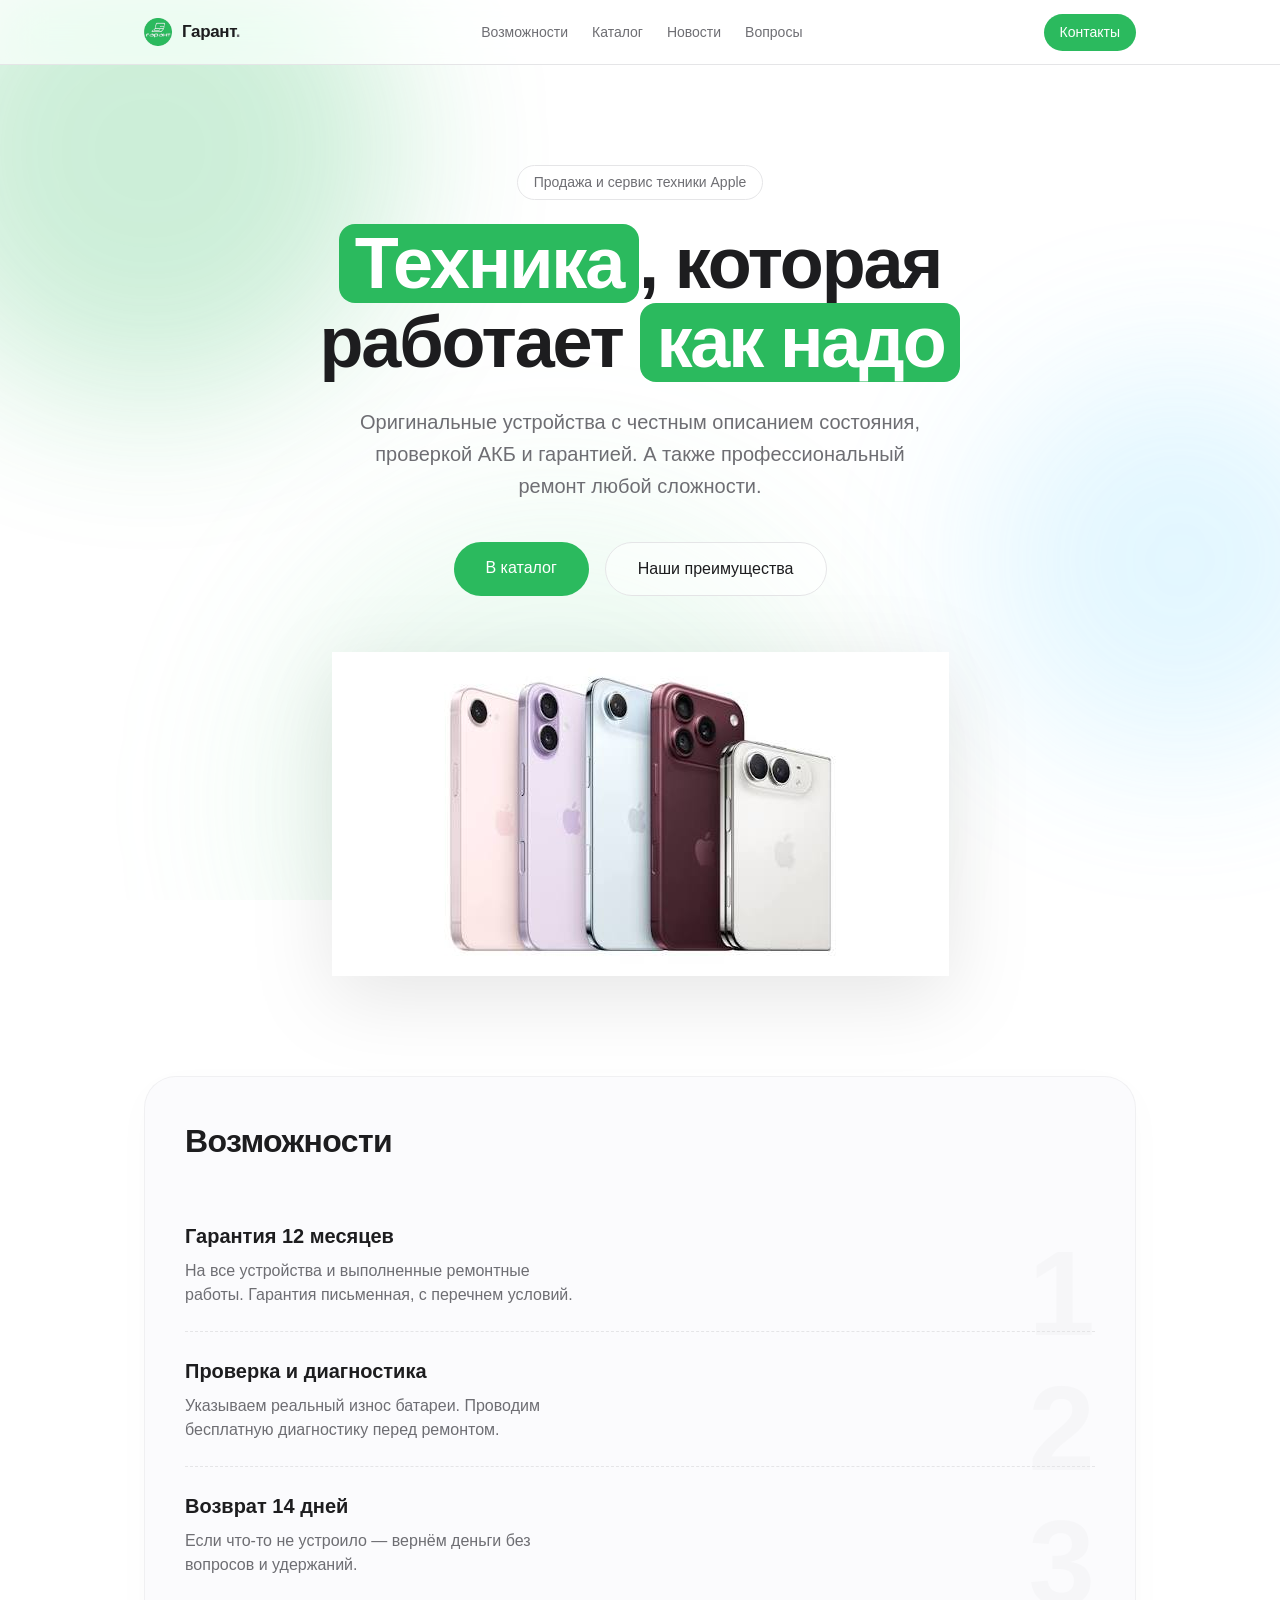
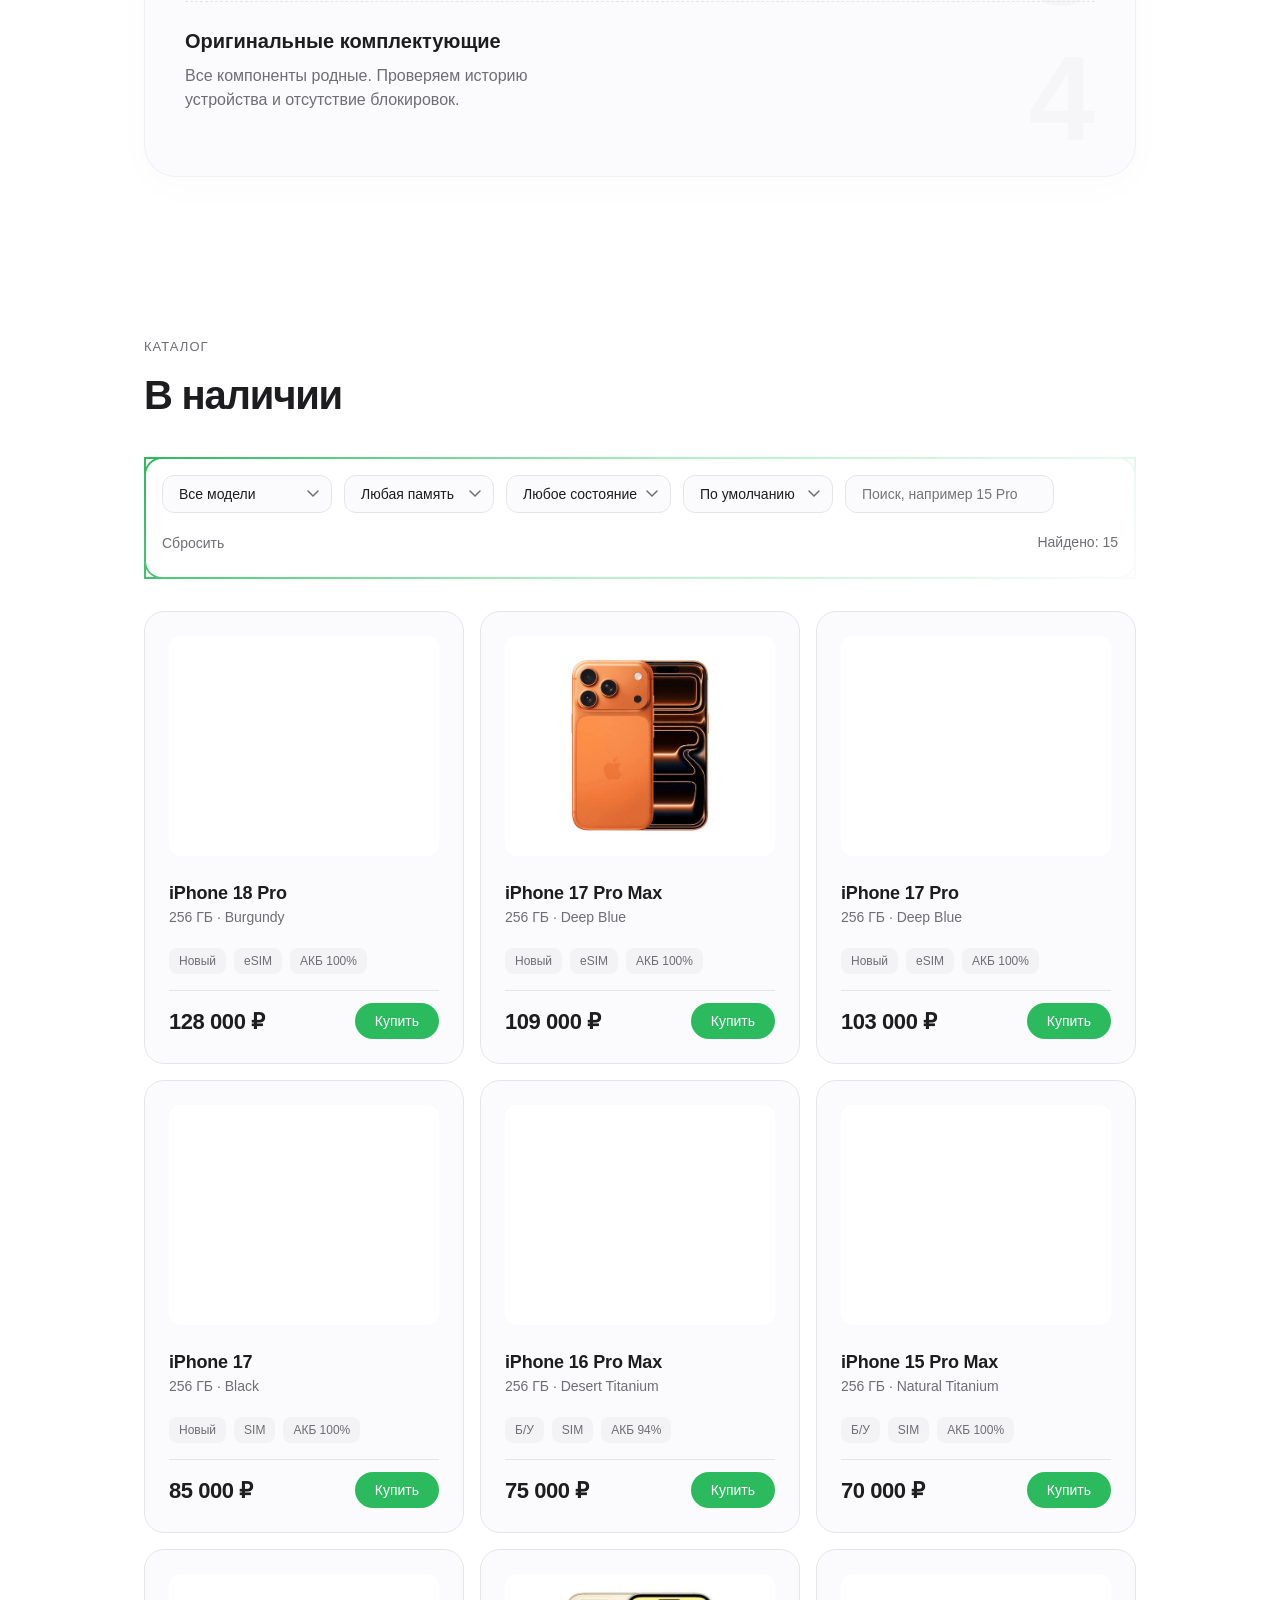
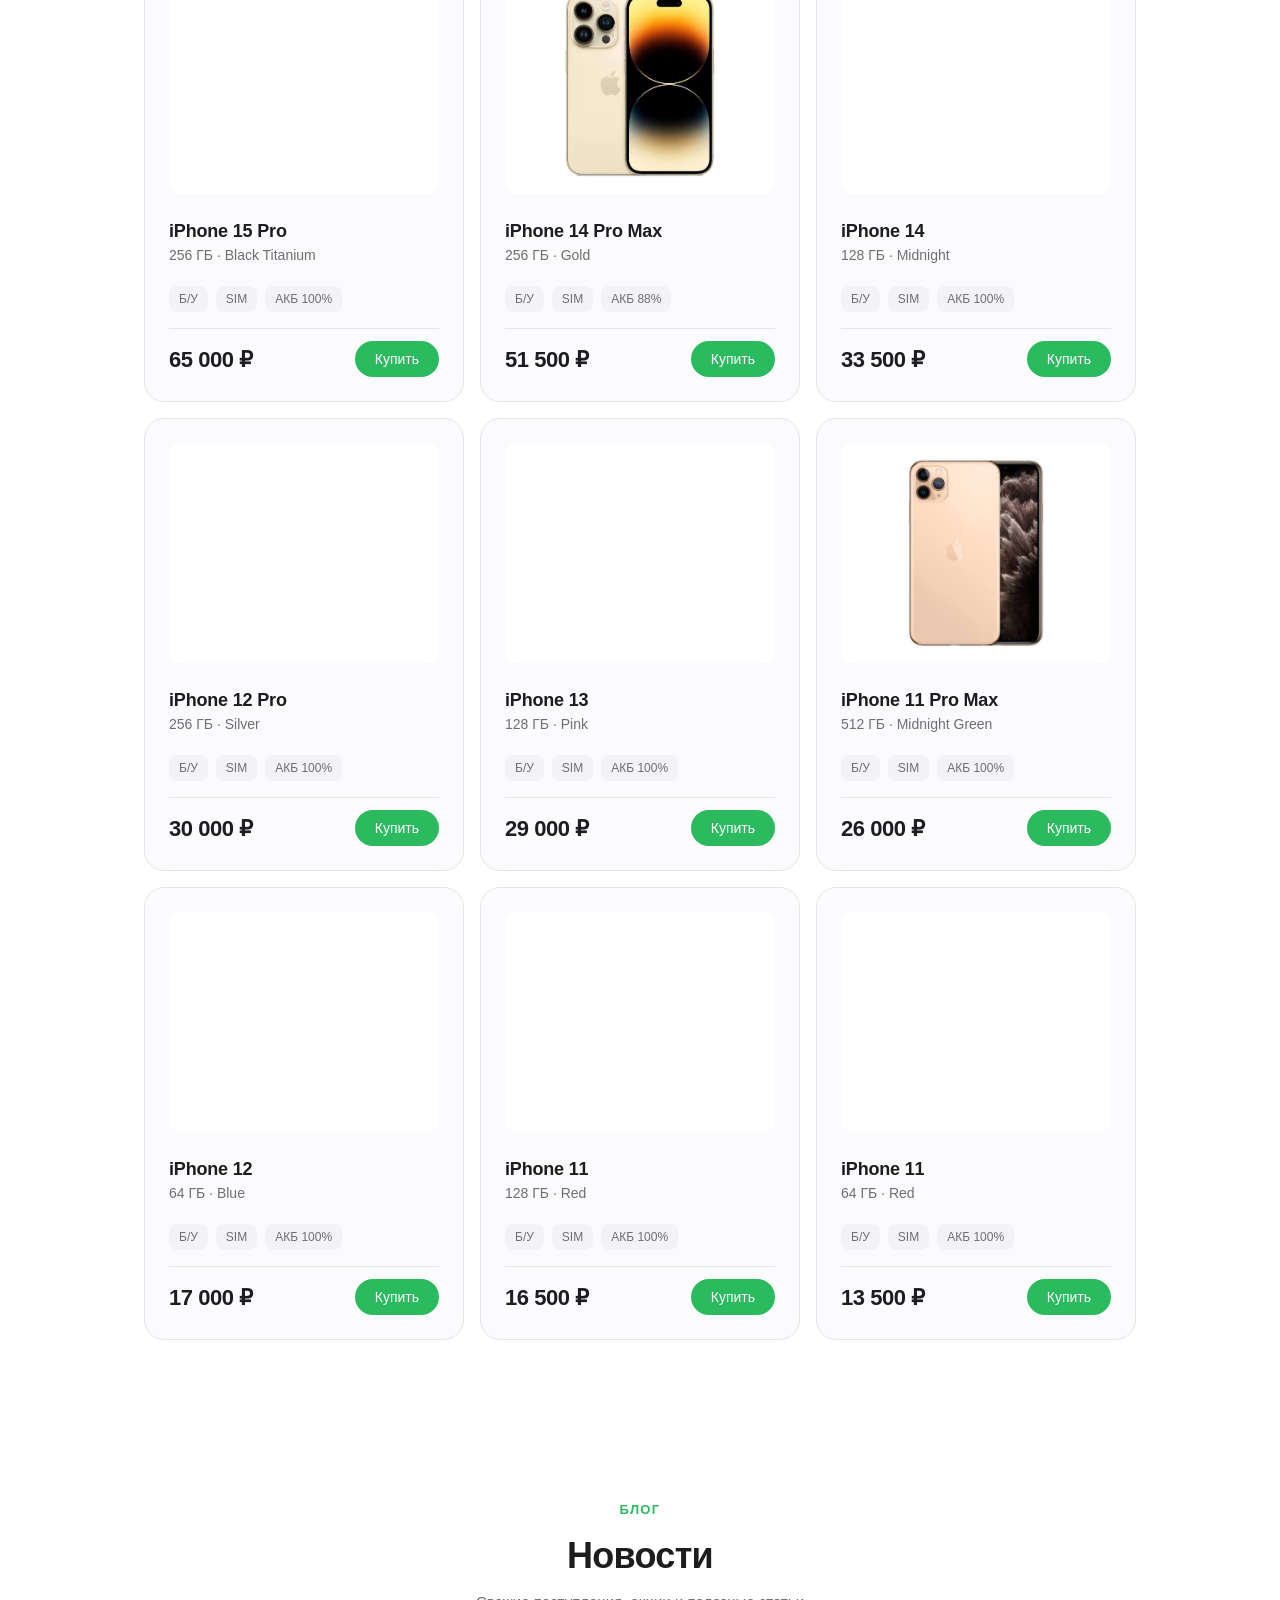
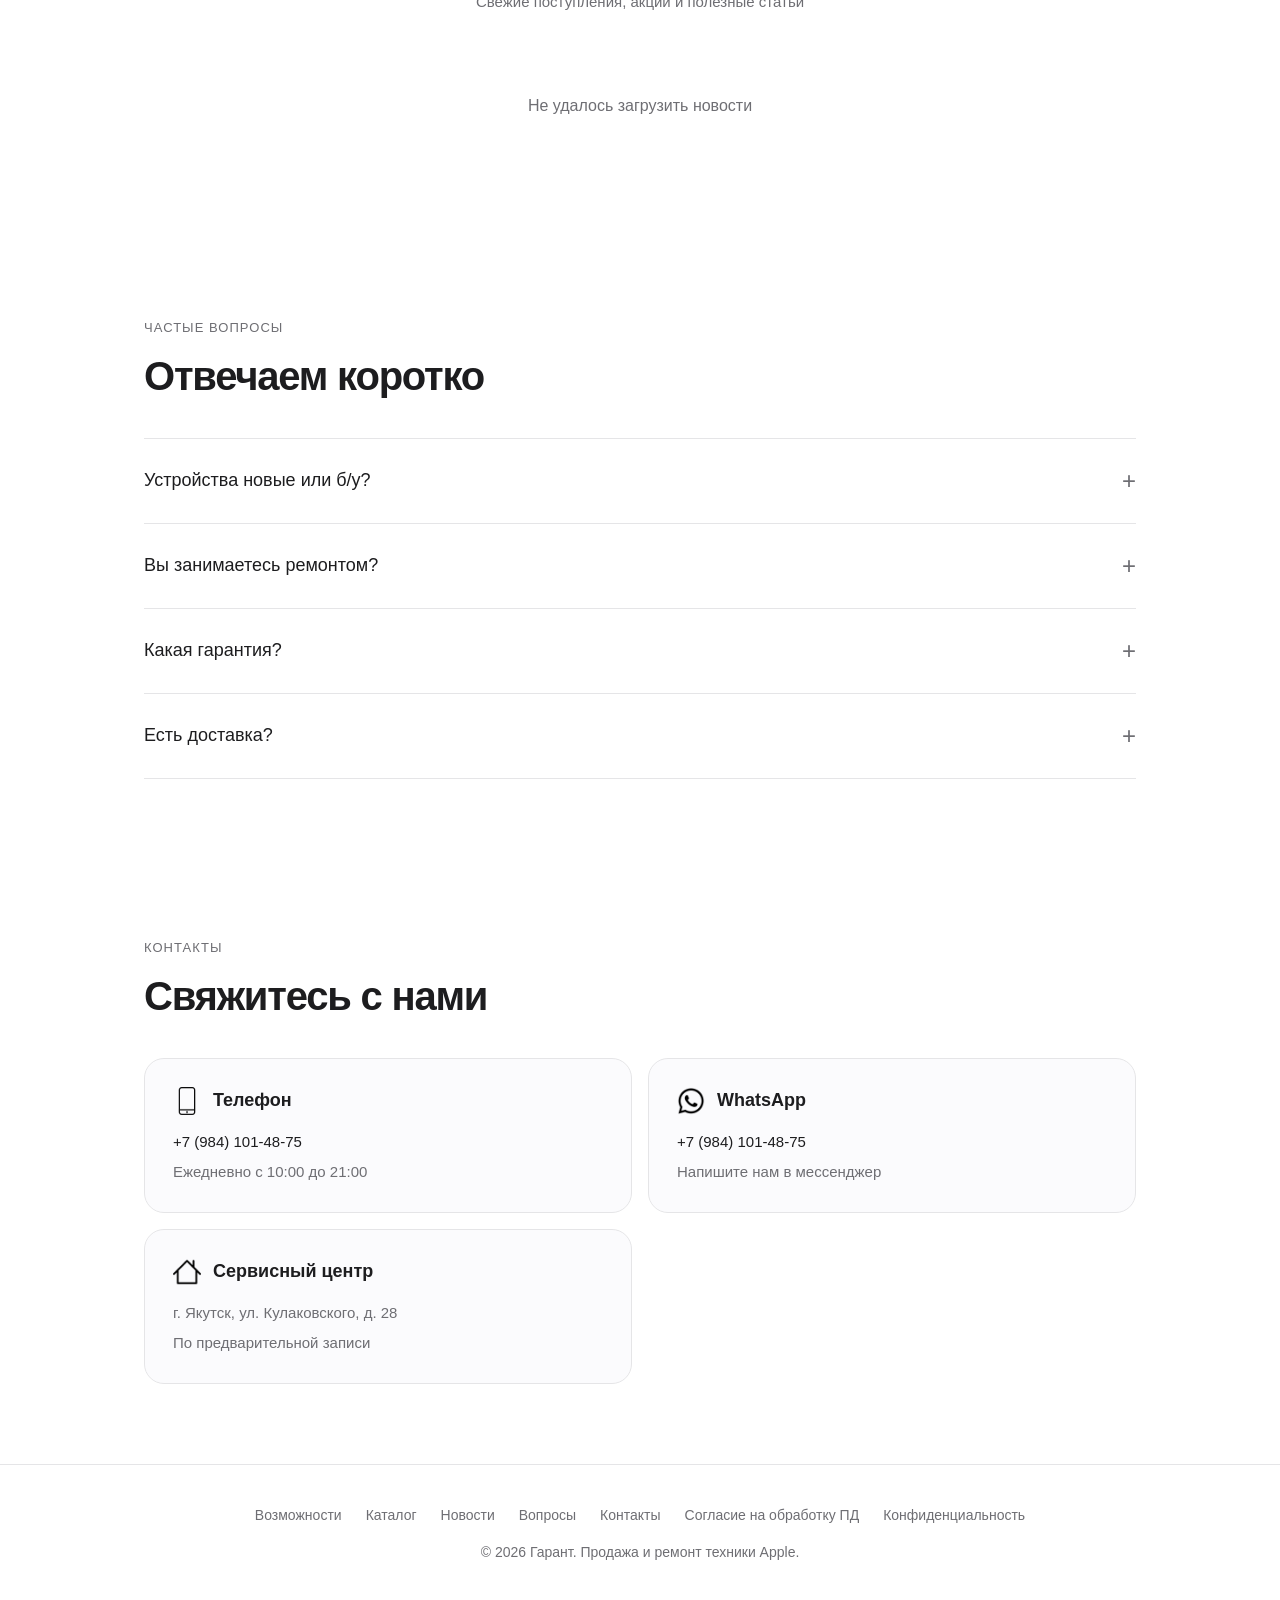
==== index.html @ 6b840013 "Init commit" ====
<!DOCTYPE html>
<html lang="ru">
<head>
<meta charset="UTF-8">
<meta name="viewport" content="width=device-width, initial-scale=1.0">
<title>Гарант — iPhone и Сервис</title>
<style>
  :root {
    --bg: #ffffff;
    --bg-card: #fbfbfd;
    --bg-glass: rgba(0, 0, 0, 0.03);
    --text: #1d1d1f;
    --muted: #6e6e73;
    --line: #e5e5e7;
    --accent: #2bba5e;
    --accent-hover: #219b4c;
    --accent-light: #e8f8ee;
    --badge-bg: #f5f5f7;
    --num-bg: rgba(0, 0, 0, 0.02);
  }

  *{box-sizing:border-box;margin:0;padding:0}
  html{scroll-behavior:smooth}
  body{
    font-family:-apple-system,BlinkMacSystemFont,"SF Pro Display","Segoe UI",Roboto,Helvetica,Arial,sans-serif;
    background:#ffffff;color:var(--text);-webkit-font-smoothing:antialiased;line-height:1.5;
    min-height:100vh;overflow-x:hidden;
  }

  .bg-shapes{position:fixed;top:0;left:0;width:100vw;height:100vh;z-index:-1;pointer-events:none;overflow:hidden;}
  .shape{position:absolute;border-radius:50%;filter:blur(80px);opacity:0.6;animation:float 20s infinite alternate ease-in-out;}
  .shape-1{width:500px;height:500px;background:rgba(43,186,94,0.4);top:-100px;left:-100px;animation-duration:25s;}
  .shape-2{width:400px;height:400px;background:rgba(100,210,255,0.3);top:40%;right:-100px;animation-duration:30s;animation-delay:-5s;}
  .shape-3{width:600px;height:600px;background:rgba(140,225,171,0.25);bottom:-200px;left:20%;animation-duration:35s;animation-delay:-10s;}
  @keyframes float{0%{transform:translate(0,0) scale(1)}33%{transform:translate(50px,50px) scale(1.1)}66%{transform:translate(-30px,100px) scale(0.9)}100%{transform:translate(20px,-50px) scale(1.05)}}

  a{color:inherit;text-decoration:none}
  img{max-width:100%;display:block}
  .wrap{max-width:1040px;margin:0 auto;padding:0 24px;position:relative;z-index:1;}

  header{position:sticky;top:0;z-index:100;background:rgba(255,255,255,0.7);backdrop-filter:saturate(180%) blur(20px);-webkit-backdrop-filter:saturate(180%) blur(20px);border-bottom:1px solid var(--line);}
  .nav{max-width:1040px;margin:0 auto;padding:0 24px;height:64px;display:flex;align-items:center;justify-content:space-between;}
  .logo-link{display:flex;align-items:center;gap:10px}
  .logo-img{height:28px;width:auto;object-fit:contain;mix-blend-mode:multiply;}
  .logo{font-size:17px;font-weight:600;letter-spacing:-.02em}
  .logo span{color:var(--muted)}
  .nav-right{display:flex;align-items:center;gap:20px}
  .nav-links{display:flex;gap:24px;font-size:14px;color:var(--muted)}
  .nav-links a:hover{color:var(--accent)}
  .nav-contacts{font-size:14px;font-weight:500;color:#fff;background:var(--accent);border-radius:980px;padding:8px 16px;transition:background .2s;}
  .nav-contacts:hover{background:var(--accent-hover)}
  @media(max-width:768px){.nav-links{display:none}}

  .hero{padding:100px 0 60px;text-align:center}
  .hero-tag{display:inline-block;background:rgba(255,255,255,0.6);border:1px solid var(--line);border-radius:980px;padding:6px 16px;font-size:14px;color:var(--muted);margin-bottom:24px;backdrop-filter:blur(10px);}
  .hero h1{font-size:clamp(40px,7vw,72px);font-weight:600;letter-spacing:-.03em;line-height:1.1;margin-bottom:24px;}
  .highlight{background:var(--accent);color:#fff;padding:0 16px;border-radius:16px;display:inline-block;}
  .hero p{font-size:clamp(16px,2.2vw,20px);color:var(--muted);margin-bottom:40px;max-width:600px;margin-left:auto;margin-right:auto;line-height:1.6;}
  .hero-buttons{display:flex;gap:16px;flex-wrap:wrap;justify-content:center}
  .btn-primary{background:var(--accent);color:#fff;border-radius:980px;padding:14px 32px;font-size:16px;font-weight:500;transition:background 0.2s;border:none;cursor:pointer;font-family:inherit;}
  .btn-primary:hover{background:var(--accent-hover)}
  .btn-secondary{background:rgba(255,255,255,0.5);color:var(--text);border:1px solid var(--line);border-radius:980px;padding:14px 32px;font-size:16px;font-weight:500;transition:background 0.2s;cursor:pointer;backdrop-filter:blur(10px);font-family:inherit;}
  .btn-secondary:hover{background:var(--bg-glass)}
  .hero-image{margin-top:56px;display:flex;justify-content:center;}
  .hero-image img{max-width:100%;height:auto;max-height:500px;object-fit:contain;filter:drop-shadow(0 20px 40px rgba(0,0,0,0.1));}

  .features-section{padding:40px 0 80px}
  .features-box{background:rgba(251,251,253,0.8);backdrop-filter:blur(20px);border:1px solid rgba(229,229,231,0.5);border-radius:32px;padding:40px;overflow:hidden;box-shadow:0 10px 40px rgba(0,0,0,0.02);}
  .features-box h2{font-size:32px;font-weight:600;letter-spacing:-.02em;margin-bottom:32px;}
  .feature-row{display:flex;justify-content:space-between;align-items:center;padding:24px 0;border-top:1px dashed var(--line);position:relative;}
  .feature-row:first-of-type{border-top:none}
  .feature-info h3{font-size:20px;font-weight:600;margin-bottom:8px}
  .feature-info p{font-size:16px;color:var(--muted);max-width:400px}
  .feature-num{font-size:120px;font-weight:700;color:var(--num-bg);line-height:0.8;position:absolute;right:0;bottom:-10px;pointer-events:none;user-select:none;}

  section{padding:80px 0;position:relative;z-index:1;}
  .rubric{font-size:13px;color:var(--muted);text-transform:uppercase;letter-spacing:.08em;margin-bottom:16px;font-weight:500;}
  h2.section-title{font-size:clamp(28px,4vw,40px);font-weight:600;letter-spacing:-.03em;line-height:1.1;margin-bottom:40px;}

  .toolbar{position:relative;display:flex;flex-wrap:wrap;gap:12px;align-items:center;margin-bottom:32px;background:rgba(255,255,255,0.7);backdrop-filter:blur(20px);border-radius:16px;padding:16px;border:2px solid transparent;background-clip:padding-box;border-image:linear-gradient(135deg,var(--accent),#8ce1ab,var(--bg-card)) 1;}
  .toolbar::before{content:'';position:absolute;inset:-2px;border-radius:18px;padding:2px;background:linear-gradient(135deg,var(--accent),#b5f0ca,var(--bg-card));-webkit-mask:linear-gradient(#fff 0 0) content-box,linear-gradient(#fff 0 0);-webkit-mask-composite:xor;mask-composite:exclude;pointer-events:none;z-index:-1;}
  .toolbar select,.toolbar input{appearance:none;-webkit-appearance:none;border:1px solid var(--line);border-radius:12px;padding:10px 32px 10px 16px;font-size:14px;font-family:inherit;background:var(--bg-card);color:var(--text);cursor:pointer;min-width:150px;background-image:url("data:image/svg+xml,%3Csvg xmlns='http://www.w3.org/2000/svg' width='12' height='8' viewBox='0 0 12 8'%3E%3Cpath d='M1 1l5 5 5-5' stroke='%236e6e73' stroke-width='1.5' fill='none' stroke-linecap='round'/%3E%3C/svg%3E");background-repeat:no-repeat;background-position:right 12px center;transition:border-color 0.2s,box-shadow 0.2s;position:relative;z-index:1;}
  .toolbar input{background-image:none;padding-right:16px;cursor:text;min-width:200px;}
  .toolbar select:focus,.toolbar input:focus{outline:none;border-color:var(--accent);box-shadow:0 0 0 3px var(--accent-light);}
  .toolbar .count{margin-left:auto;font-size:14px;color:var(--muted);position:relative;z-index:1;}
  .toolbar .reset{border:none;background:transparent;font-family:inherit;font-size:14px;color:var(--muted);cursor:pointer;padding:10px 0;transition:color 0.2s;position:relative;z-index:1;}
  .toolbar .reset:hover{color:var(--accent)}

  .grid{display:grid;grid-template-columns:repeat(auto-fill,minmax(300px,1fr));gap:16px}
  .card{border:1px solid var(--line);border-radius:20px;padding:24px;background:rgba(251,251,253,0.8);backdrop-filter:blur(10px);display:flex;flex-direction:column;gap:16px;transition:border-color 0.2s,transform 0.2s,box-shadow 0.2s;}
  .card:hover{border-color:var(--accent);transform:translateY(-2px);box-shadow:0 10px 20px rgba(0,0,0,0.03);}
  .card-image{width:100%;height:220px;display:flex;align-items:center;justify-content:center;margin-bottom:8px;background:#ffffff;border-radius:12px;padding:16px;}
  .card-image img{max-width:100%;max-height:100%;object-fit:contain;}
  .card-title{font-size:18px;font-weight:600;letter-spacing:-.01em}
  .card-meta{font-size:14px;color:var(--muted)}
  .badges{display:flex;flex-wrap:wrap;gap:8px;margin-top:4px}
  .badge{font-size:12px;color:var(--muted);background:var(--bg-glass);padding:4px 10px;border-radius:8px;}
  .card-bottom{margin-top:auto;display:flex;align-items:center;justify-content:space-between;padding-top:12px;border-top:1px solid var(--line);}
  .price{font-size:22px;font-weight:600;letter-spacing:-.02em}
  .buy-btn{background:var(--accent);color:#fff;border:none;border-radius:980px;padding:10px 20px;font-size:14px;font-weight:500;font-family:inherit;cursor:pointer;transition:background .2s;}
  .buy-btn:hover{background:var(--accent-hover)}
  .empty{grid-column:1/-1;text-align:center;padding:60px 20px;color:var(--muted)}

  .faq{display:flex;flex-direction:column;gap:0}
  details{border-bottom:1px solid var(--line);padding:24px 0}
  details:first-child{border-top:1px solid var(--line)}
  summary{cursor:pointer;font-size:18px;font-weight:500;list-style:none;display:flex;justify-content:space-between;align-items:center;gap:16px;}
  summary::-webkit-details-marker{display:none}
  summary::after{content:'+';font-size:24px;font-weight:300;color:var(--muted);transition:transform .2s;flex-shrink:0;}
  details[open] summary::after{content:'−';color:var(--accent)}
  details p{margin-top:16px;font-size:15px;color:var(--muted);max-width:720px;line-height:1.6}

  .features-grid{display:grid;grid-template-columns:repeat(2,1fr);gap:16px}
  .feature-card{background:rgba(251,251,253,0.8);backdrop-filter:blur(10px);border:1px solid var(--line);border-radius:20px;padding:28px;transition:border-color 0.2s;}
  .feature-card:hover{border-color:var(--accent)}
  .contact-header{display:flex;align-items:center;gap:12px;margin-bottom:16px}
  .contact-header h3{margin-bottom:0;font-size:18px;font-weight:600}
  .contact-icon{width:28px;height:28px;object-fit:contain}
  .feature-card p{font-size:15px;color:var(--muted)}
  .feature-card a{color:var(--text);font-weight:500;transition:color 0.2s}
  .feature-card a:hover{color:var(--accent)}

  .reveal{opacity:0;transform:translateY(28px);transition:opacity .7s cubic-bezier(.22,.61,.36,1),transform .7s cubic-bezier(.22,.61,.36,1);will-change:opacity,transform;}
  .reveal.is-visible{opacity:1;transform:none}
  @media (prefers-reduced-motion: reduce){.reveal{opacity:1;transform:none;transition:none}.bg-shapes{display:none}}

  footer{border-top:1px solid var(--line);padding:40px 0;text-align:center;color:var(--muted);font-size:14px;position:relative;z-index:1;}
  footer .foot-links{display:flex;gap:24px;justify-content:center;margin-bottom:16px;flex-wrap:wrap}
  footer a:hover{color:var(--accent)}

  @media(max-width:900px){
    .features-grid{grid-template-columns:1fr}
    .feature-row{flex-direction:column;align-items:flex-start}
    .feature-num{position:relative;right:auto;bottom:auto;margin-top:16px;font-size:80px}
  }

  /* ---------- Модальное окно заказа ---------- */
  .modal-overlay{
    position:fixed;inset:0;z-index:1000;
    background:rgba(0,0,0,0.4);
    backdrop-filter:blur(6px);-webkit-backdrop-filter:blur(6px);
    display:none;align-items:center;justify-content:center;
    padding:20px;opacity:0;transition:opacity .25s ease;
  }
  .modal-overlay.open{display:flex;opacity:1;}
  .modal{
    background:#fff;border-radius:24px;max-width:480px;width:100%;
    padding:32px;position:relative;
    box-shadow:0 24px 80px rgba(0,0,0,0.18);
    transform:translateY(16px) scale(.98);
    transition:transform .25s cubic-bezier(.22,.61,.36,1);
    max-height:calc(100vh - 40px);overflow-y:auto;
  }
  .modal-overlay.open .modal{transform:none;}
  .modal-close{
    position:absolute;top:16px;right:16px;width:36px;height:36px;
    border:none;background:var(--bg-glass);border-radius:50%;
    font-size:20px;color:var(--muted);cursor:pointer;line-height:1;
    display:flex;align-items:center;justify-content:center;
    transition:background .2s,color .2s;
  }
  .modal-close:hover{background:var(--line);color:var(--text)}
  .modal h3{font-size:22px;font-weight:600;letter-spacing:-.02em;margin-bottom:6px;padding-right:32px;}
  .modal-sub{font-size:14px;color:var(--muted);margin-bottom:24px;}
  .modal-sub strong{color:var(--text);font-weight:600;}

  .form-group{margin-bottom:16px;}
  .form-group label{display:block;font-size:14px;font-weight:500;margin-bottom:6px;}
  .form-group label .req{color:var(--accent);}
  .form-group input{
    width:100%;border:1px solid var(--line);border-radius:12px;
    padding:12px 14px;font-size:15px;font-family:inherit;color:var(--text);
    background:var(--bg-card);transition:border-color .2s,box-shadow .2s;
  }
  .form-group input:focus{outline:none;border-color:var(--accent);box-shadow:0 0 0 3px var(--accent-light);}
  .form-group input.invalid{border-color:#e5484d;box-shadow:0 0 0 3px rgba(229,72,77,.12);}
  .form-row{display:grid;grid-template-columns:1fr 1fr;gap:12px;}
  @media(max-width:480px){.form-row{grid-template-columns:1fr}}

  .checkbox-group{display:flex;align-items:flex-start;gap:10px;margin:20px 0 24px;}
  .checkbox-group input[type="checkbox"]{
    width:18px;height:18px;flex-shrink:0;margin-top:2px;
    accent-color:var(--accent);cursor:pointer;
  }
  .checkbox-group label{font-size:13px;color:var(--muted);line-height:1.5;cursor:pointer;}
  .checkbox-group label a{color:var(--accent);font-weight:500;text-decoration:underline;text-underline-offset:2px;}
  .checkbox-group label a:hover{color:var(--accent-hover);}
  .checkbox-group.error label{color:#e5484d;}

  .modal .btn-primary{width:100%;padding:14px;font-size:16px;}
  .modal .btn-primary:disabled{opacity:.5;cursor:not-allowed;}

  .form-error{
    display:none;background:rgba(229,72,77,.08);color:#c22a2f;
    border:1px solid rgba(229,72,77,.25);border-radius:10px;
    padding:10px 14px;font-size:13px;margin-bottom:16px;
  }
  .form-error.show{display:block;}

  .success-state{text-align:center;padding:12px 0 4px;}
  .success-icon{
    width:64px;height:64px;border-radius:50%;background:var(--accent-light);
    display:flex;align-items:center;justify-content:center;margin:0 auto 20px;
    font-size:32px;color:var(--accent);
  }
  .success-state h3{margin-bottom:10px;}
  .success-state p{font-size:15px;color:var(--muted);line-height:1.6;margin-bottom:24px;}
  .success-state .btn-primary{width:100%;}
</style>
</head>
<body>

<div class="bg-shapes">
  <div class="shape shape-1"></div>
  <div class="shape shape-2"></div>
  <div class="shape shape-3"></div>
</div>

<header>
  <nav class="nav">
    <a href="#" class="logo-link">
      <img src="icons/logo.png" alt="Гарант" class="logo-img">
      <span class="logo">Гарант<span>.</span></span>
    </a>
    <div class="nav-links">
      <a href="#features">Возможности</a>
      <a href="#catalog">Каталог</a>
	  <a href="#news">Новости</a>
      <a href="#faq">Вопросы</a>
    </div>
    <div class="nav-right">
      <a href="#contacts" class="nav-contacts">Контакты</a>
    </div>
  </nav>
</header>

<section class="hero reveal">
  <div class="wrap">
    <div class="hero-tag">Продажа и сервис техники Apple</div>
    <h1>
      <span class="highlight">Техника</span>, которая<br>
      работает <span class="highlight">как надо</span>
    </h1>
    <p>Оригинальные устройства с честным описанием состояния, проверкой АКБ и гарантией. А также профессиональный ремонт любой сложности.</p>
    <div class="hero-buttons">
      <a href="#catalog" class="btn-primary">В каталог</a>
      <a href="#features" class="btn-secondary">Наши преимущества</a>
    </div>
    <div class="hero-image">
      <img src="images/iphones.jpg" alt="iPhone">
    </div>
  </div>
</section>

<section class="features-section reveal" id="features">
  <div class="wrap">
    <div class="features-box">
      <h2>Возможности</h2>
      <div class="feature-row">
        <div class="feature-info">
          <h3>Гарантия 12 месяцев</h3>
          <p>На все устройства и выполненные ремонтные работы. Гарантия письменная, с перечнем условий.</p>
        </div>
        <div class="feature-num">1</div>
      </div>
      <div class="feature-row">
        <div class="feature-info">
          <h3>Проверка и диагностика</h3>
          <p>Указываем реальный износ батареи. Проводим бесплатную диагностику перед ремонтом.</p>
        </div>
        <div class="feature-num">2</div>
      </div>
      <div class="feature-row">
        <div class="feature-info">
          <h3>Возврат 14 дней</h3>
          <p>Если что-то не устроило — вернём деньги без вопросов и удержаний.</p>
        </div>
        <div class="feature-num">3</div>
      </div>
      <div class="feature-row">
        <div class="feature-info">
          <h3>Оригинальные комплектующие</h3>
          <p>Все компоненты родные. Проверяем историю устройства и отсутствие блокировок.</p>
        </div>
        <div class="feature-num">4</div>
      </div>
    </div>
  </div>
</section>

<section id="catalog" class="reveal">
  <div class="wrap">
    <div class="rubric">Каталог</div>
    <h2 class="section-title">В наличии</h2>
    <div class="toolbar">
      <select id="f-model"><option value="">Все модели</option></select>
      <select id="f-memory"><option value="">Любая память</option></select>
      <select id="f-condition">
        <option value="">Любое состояние</option>
        <option value="new">Новый</option>
        <option value="used">Б/У</option>
      </select>
      <select id="f-sort">
        <option value="default">По умолчанию</option>
        <option value="price-asc">Цена ↑</option>
        <option value="price-desc">Цена ↓</option>
        <option value="battery-desc">АКБ ↓</option>
      </select>
      <input type="text" id="f-search" placeholder="Поиск, например 15 Pro">
      <button class="reset" id="reset">Сбросить</button>
      <div class="count" id="count"></div>
    </div>
    <div class="grid" id="grid"></div>
  </div>
</section>

<!-- ===== НОВОСТИ ===== -->
<section id="news" style="padding:80px 5vw;background:#fff">
  <div style="max-width:1200px;margin:0 auto">
    <div style="text-align:center;margin-bottom:40px">
      <div style="font-size:13px;color:#2bba5e;font-weight:600;letter-spacing:.1em;text-transform:uppercase;margin-bottom:10px">Блог</div>
      <h2 style="font-size:36px;font-weight:600;letter-spacing:-.02em">Новости</h2>
      <p style="color:#6e6e73;margin-top:8px;font-size:15px">Свежие поступления, акции и полезные статьи</p>
    </div>
    <div id="news-list" style="display:grid;grid-template-columns:repeat(auto-fill,minmax(280px,1fr));gap:24px">
      <div style="grid-column:1/-1;text-align:center;padding:40px;color:#6e6e73">Загрузка новостей...</div>
    </div>
  </div>
</section>

<!-- Модалка новости -->
<div id="news-modal" class="news-modal-overlay" role="dialog" aria-modal="true" aria-labelledby="news-modal-title">
  <div class="news-modal">
    <button class="news-modal-close" id="news-modal-close" aria-label="Закрыть">×</button>
    <div class="news-modal-image" id="news-modal-image"></div>
    <div class="news-modal-body">
      <div class="news-modal-date" id="news-modal-date"></div>
      <h2 class="news-modal-title" id="news-modal-title"></h2>
      <div class="news-modal-subtitle" id="news-modal-subtitle"></div>
      <div class="news-modal-description" id="news-modal-description"></div>
    </div>
  </div>
</div>

<style>
.news-card-site{
  background:#fff;border:1px solid #e5e5e7;border-radius:20px;overflow:hidden;
  transition:transform .2s,box-shadow .2s;cursor:pointer;
}
.news-card-site:hover{transform:translateY(-4px);box-shadow:0 12px 32px rgba(0,0,0,.08)}
.news-card-site-img{aspect-ratio:16/10;background:#f5f5f7;overflow:hidden}
.news-card-site-img img{width:100%;height:100%;object-fit:cover;transition:transform .3s}
.news-card-site:hover .news-card-site-img img{transform:scale(1.05)}
.news-card-site-body{padding:20px}
.news-card-site-date{font-size:12px;color:#6e6e73;margin-bottom:8px}
.news-card-site-title{font-size:18px;font-weight:600;letter-spacing:-.01em;line-height:1.3;margin-bottom:8px}
.news-card-site-sub{font-size:14px;color:#6e6e73;line-height:1.5;display:-webkit-box;-webkit-line-clamp:2;-webkit-box-orient:vertical;overflow:hidden}

/* Модалка */
.news-modal-overlay{
  position:fixed;inset:0;z-index:1000;
  background:rgba(0,0,0,.55);
  backdrop-filter:blur(8px);-webkit-backdrop-filter:blur(8px);
  display:none;align-items:center;justify-content:center;
  padding:20px;opacity:0;transition:opacity .25s ease;
}
.news-modal-overlay.open{display:flex;opacity:1}
.news-modal{
  background:#fff;border-radius:24px;max-width:760px;width:100%;
  max-height:calc(100vh - 40px);overflow:hidden;
  display:flex;flex-direction:column;
  box-shadow:0 30px 90px rgba(0,0,0,.25);
  transform:translateY(16px) scale(.98);
  transition:transform .3s cubic-bezier(.22,.61,.36,1);
  position:relative;
}
.news-modal-overlay.open .news-modal{transform:none}
.news-modal-close{
  position:absolute;top:16px;right:16px;z-index:2;
  width:40px;height:40px;border:none;
  background:rgba(255,255,255,.9);
  border-radius:50%;font-size:24px;color:#1d1d1f;
  cursor:pointer;line-height:1;
  display:flex;align-items:center;justify-content:center;
  transition:background .2s,transform .2s;
  box-shadow:0 4px 12px rgba(0,0,0,.1);
}
.news-modal-close:hover{background:#fff;transform:scale(1.05)}
.news-modal-image{
  width:100%;aspect-ratio:16/9;background:#f5f5f7;
  overflow:hidden;flex-shrink:0;
}
.news-modal-image img{width:100%;height:100%;object-fit:cover}
.news-modal-image.empty{display:flex;align-items:center;justify-content:center;color:#6e6e73;font-size:14px}
.news-modal-body{
  padding:32px 36px 36px;overflow-y:auto;
}
.news-modal-date{
  font-size:13px;color:#6e6e73;margin-bottom:10px;
  text-transform:uppercase;letter-spacing:.05em;font-weight:500;
}
.news-modal-title{
  font-size:28px;font-weight:600;letter-spacing:-.02em;line-height:1.25;
  margin-bottom:12px;color:#1d1d1f;
}
.news-modal-subtitle{
  font-size:17px;color:#6e6e73;line-height:1.5;margin-bottom:24px;
  padding-bottom:24px;border-bottom:1px solid #e5e5e7;
}
.news-modal-description{
  font-size:16px;line-height:1.7;color:#1d1d1f;
  white-space:pre-wrap;word-wrap:break-word;
}
.news-modal-description p{margin-bottom:12px}

@media(max-width:640px){
  .news-modal-body{padding:24px 20px 28px}
  .news-modal-title{font-size:22px}
  .news-modal-subtitle{font-size:15px}
  .news-modal-description{font-size:15px}
}
</style>

<script>
(function(){
  const list = document.getElementById('news-list');
  if (!list) return;

  const modal       = document.getElementById('news-modal');
  const modalClose  = document.getElementById('news-modal-close');
  const modalImage  = document.getElementById('news-modal-image');
  const modalDate   = document.getElementById('news-modal-date');
  const modalTitle  = document.getElementById('news-modal-title');
  const modalSub    = document.getElementById('news-modal-subtitle');
  const modalDesc   = document.getElementById('news-modal-description');

  function escapeHtml(s){
    return String(s ?? '').replace(/[&<>"']/g, c => ({'&':'&amp;','<':'&lt;','>':'&gt;','"':'&quot;',"'":'&#39;'}[c]));
  }

  function formatDate(iso){
    if (!iso) return '';
    try {
      const d = new Date(iso);
      if (isNaN(d.getTime())) return iso;
      return d.toLocaleDateString('ru-RU', { day:'2-digit', month:'long', year:'numeric' })
        + ' · ' + d.toLocaleTimeString('ru-RU', { hour:'2-digit', minute:'2-digit' });
    } catch(e) { return iso; }
  }

  function openNews(id){
    fetch('news.php?action=view&id=' + encodeURIComponent(id))
      .then(r => r.json())
      .then(data => {
        if (!data.ok || !data.item) {
          alert('Не удалось загрузить новость');
          return;
        }
        const n = data.item;
        modalTitle.textContent = n.title || '';
        modalSub.textContent = n.subtitle || '';
        modalDate.textContent = formatDate(n.created_at);

        if (n.image) {
          modalImage.classList.remove('empty');
          modalImage.innerHTML = `<img src="${escapeHtml(n.image)}" alt="${escapeHtml(n.title)}">`;
        } else {
          modalImage.classList.add('empty');
          modalImage.innerHTML = '<span>Нет картинки</span>';
        }

        // Описание: переносы строк → параграфы
        const desc = (n.description || '').trim();
        if (desc) {
          modalDesc.innerHTML = desc.split(/\n\s*\n/).map(p => `<p>${escapeHtml(p).replace(/\n/g,'<br>')}</p>`).join('');
        } else {
          modalDesc.innerHTML = '<p style="color:#6e6e73;font-style:italic">Описание отсутствует</p>';
        }

        modal.classList.add('open');
        document.body.style.overflow = 'hidden';
      })
      .catch(() => alert('Ошибка загрузки новости'));
  }

  function closeModal(){
    modal.classList.remove('open');
    document.body.style.overflow = '';
  }

  modalClose.addEventListener('click', closeModal);
  modal.addEventListener('click', e => { if (e.target === modal) closeModal(); });
  document.addEventListener('keydown', e => {
    if (e.key === 'Escape' && modal.classList.contains('open')) closeModal();
  });

  // Загрузка списка
  fetch('news.php?action=list')
    .then(r => r.json())
    .then(data => {
      if (!data.ok || !data.items || data.items.length === 0) {
        list.innerHTML = '<div style="grid-column:1/-1;text-align:center;padding:40px;color:#6e6e73">Новостей пока нет</div>';
        return;
      }
      list.innerHTML = data.items.map(n => {
        const date = n.created_at ? new Date(n.created_at).toLocaleDateString('ru-RU', {day:'2-digit',month:'long',year:'numeric'}) : '';
        const img = n.image
          ? `<img src="${n.image}" alt="${escapeHtml(n.title)}" loading="lazy">`
          : `<div style="width:100%;height:100%;display:flex;align-items:center;justify-content:center;color:#6e6e73">Нет картинки</div>`;
        return `
          <article class="news-card-site" data-id="${n.id}">
            <div class="news-card-site-img">${img}</div>
            <div class="news-card-site-body">
              <div class="news-card-site-date">${date}</div>
              <h3 class="news-card-site-title">${escapeHtml(n.title)}</h3>
              ${n.subtitle ? `<p class="news-card-site-sub">${escapeHtml(n.subtitle)}</p>` : ''}
            </div>
          </article>
        `;
      }).join('');

      // Клик по карточке → открыть модалку
      list.querySelectorAll('.news-card-site').forEach(card => {
        card.addEventListener('click', () => openNews(card.dataset.id));
      });
    })
    .catch(() => {
      list.innerHTML = '<div style="grid-column:1/-1;text-align:center;padding:40px;color:#6e6e73">Не удалось загрузить новости</div>';
    });
})();
</script>

<section id="faq" class="reveal">
  <div class="wrap">
    <div class="rubric">Частые вопросы</div>
    <h2 class="section-title">Отвечаем коротко</h2>
    <div class="faq">
      <details>
        <summary>Устройства новые или б/у?</summary>
        <p>В каталоге есть и новые (не активированные), и б/у. Состояние указано в бейдже на карточке, а реальный износ АКБ — отдельно. Для б/у указана комплектация: коробка, кабель и т.д.</p>
      </details>
      <details>
        <summary>Вы занимаетесь ремонтом?</summary>
        <p>Да, у нас собственный сервисный центр. Выполняем замену экранов, аккумуляторов, ремонт после попадания влаги и другие работы. Диагностика бесплатная.</p>
      </details>
      <details>
        <summary>Какая гарантия?</summary>
        <p>12 месяцев на все устройства и на работы по ремонту. Гарантия покрывает аппаратные неисправности, не связанные с механическими повреждениями и попаданием влаги.</p>
      </details>
      <details>
        <summary>Есть доставка?</summary>
        <p>Да, по городу и в регионы. Самовывоз — бесплатно. Сроки и стоимость доставки уточняет менеджер при подтверждении заявки.</p>
      </details>
    </div>
  </div>
</section>

<section id="contacts" class="reveal">
  <div class="wrap">
    <div class="rubric">Контакты</div>
    <h2 class="section-title">Свяжитесь с нами</h2>
    <div class="features-grid">
      <div class="feature-card">
        <div class="contact-header">
          <img src="icons/phone.png" alt="Телефон" class="contact-icon">
          <h3>Телефон</h3>
        </div>
        <p><a href="tel:+79841014875">+7 (984) 101-48-75</a></p>
        <p style="margin-top:8px">Ежедневно с 10:00 до 21:00</p>
      </div>
      <div class="feature-card">
        <div class="contact-header">
          <img src="icons/whatsapp.png" alt="WhatsApp" class="contact-icon">
          <h3>WhatsApp</h3>
        </div>
        <p><a href="https://wa.me/79841014875">+7 (984) 101-48-75</a></p>
        <p style="margin-top:8px">Напишите нам в мессенджер</p>
      </div>
      <div class="feature-card">
        <div class="contact-header">
          <img src="icons/home.png" alt="Адрес" class="contact-icon">
          <h3>Сервисный центр</h3>
        </div>
        <p>г. Якутск, ул. Кулаковского, д. 28</p>
        <p style="margin-top:8px">По предварительной записи</p>
      </div>
    </div>
  </div>
</section>

<footer>
  <div class="wrap">
    <div class="foot-links">
      <a href="#features">Возможности</a>
      <a href="#catalog">Каталог</a>
	  <a href="#news">Новости</a>
      <a href="#faq">Вопросы</a>
      <a href="#contacts">Контакты</a>
      <a href="terms.html">Согласие на обработку ПД</a>
      <a href="privacy.html">Конфиденциальность</a>
    </div>
    <p>© 2026 Гарант. Продажа и ремонт техники Apple.</p>
  </div>
</footer>

<!-- Модальное окно заказа -->
<div class="modal-overlay" id="orderModal" role="dialog" aria-modal="true" aria-labelledby="orderTitle">
  <div class="modal">
    <button class="modal-close" id="modalClose" aria-label="Закрыть">×</button>

    <div id="formState">
      <h3 id="orderTitle">Оформление заказа</h3>
      <p class="modal-sub" id="orderProduct"></p>

      <form id="orderForm" novalidate>
        <div class="form-row">
          <div class="form-group">
            <label for="lastName">Фамилия <span class="req">*</span></label>
            <input type="text" id="lastName" name="lastName" autocomplete="family-name" placeholder="Иванов">
          </div>
          <div class="form-group">
            <label for="firstName">Имя <span class="req">*</span></label>
            <input type="text" id="firstName" name="firstName" autocomplete="given-name" placeholder="Иван">
          </div>
        </div>

        <div class="form-group">
          <label for="phone">Контактный телефон <span class="req">*</span></label>
          <input type="tel" id="phone" name="phone" autocomplete="tel" placeholder="+7 (___) ___-__-__">
        </div>

        <div class="form-group">
          <label for="email">Электронная почта <span class="req">*</span></label>
          <input type="email" id="email" name="email" autocomplete="email" placeholder="example@mail.ru">
        </div>

        <div class="form-error" id="formError"></div>

        <div class="checkbox-group" id="consentGroup">
          <input type="checkbox" id="consent" name="consent">
          <label for="consent">
            Я даю согласие на обработку персональных данных и принимаю условия
            <a href="terms.html" target="_blank" rel="noopener">Согласия на обработку персональных данных</a>
            и
            <a href="privacy.html" target="_blank" rel="noopener">Политики конфиденциальности</a>.
          </label>
        </div>

        <button type="submit" class="btn-primary" id="submitBtn">Отправить заявку</button>
      </form>
    </div>

    <div id="successState" class="success-state" style="display:none">
      <div class="success-icon">✓</div>
      <h3>Заявка отправлена!</h3>
      <p id="successText">Спасибо! Мы свяжемся с вами в ближайшее время для подтверждения заказа.</p>
      <button class="btn-primary" id="successClose">Готово</button>
    </div>
  </div>
</div>

<script>
const products = [
  {id:1,  model:"iPhone 18 Pro",     memory:"256 ГБ", color:"Burgundy",        condition:"new",  sim:"eSIM", battery:100, price:128000, image:"https://fdn2.gsmarena.com/vv/bigpic/apple-iphone-15-pro-max.jpg"},
  {id:2,  model:"iPhone 17 Pro Max", memory:"256 ГБ", color:"Deep Blue",       condition:"new",  sim:"eSIM", battery:100, price:109000, image:"images/iPhone%2017%20Pro%20Max.jpg"},
  {id:3,  model:"iPhone 17 Pro",     memory:"256 ГБ", color:"Deep Blue",       condition:"new",  sim:"eSIM", battery:100, price:103000, image:"https://fdn2.gsmarena.com/vv/bigpic/apple-iphone-15-pro.jpg"},
  {id:4,  model:"iPhone 17",         memory:"256 ГБ", color:"Black",           condition:"new",  sim:"SIM",  battery:100, price:85000,  image:"https://fdn2.gsmarena.com/vv/bigpic/apple-iphone-15.jpg"},
  {id:5,  model:"iPhone 16 Pro Max", memory:"256 ГБ", color:"Desert Titanium", condition:"used", sim:"SIM",  battery:94,  price:75000,  image:"https://fdn2.gsmarena.com/vv/bigpic/apple-iphone-15-pro-max.jpg"},
  {id:6,  model:"iPhone 15 Pro Max", memory:"256 ГБ", color:"Natural Titanium",condition:"used", sim:"SIM",  battery:100, price:70000,  image:"https://fdn2.gsmarena.com/vv/bigpic/apple-iphone-15-pro-max.jpg"},
  {id:7,  model:"iPhone 15 Pro",     memory:"256 ГБ", color:"Black Titanium",  condition:"used", sim:"SIM",  battery:100, price:65000,  image:"https://fdn2.gsmarena.com/vv/bigpic/apple-iphone-15-pro.jpg"},
  {id:8,  model:"iPhone 14 Pro Max", memory:"256 ГБ", color:"Gold",            condition:"used", sim:"SIM",  battery:88,  price:51500,  image:"images/iPhone%2014%20Pro%20Max.jpg"},
  {id:9,  model:"iPhone 14",         memory:"128 ГБ", color:"Midnight",        condition:"used", sim:"SIM",  battery:100, price:33500,  image:"https://fdn2.gsmarena.com/vv/bigpic/apple-iphone-14.jpg"},
  {id:10, model:"iPhone 12 Pro",     memory:"256 ГБ", color:"Silver",          condition:"used", sim:"SIM",  battery:100, price:30000,  image:"https://fdn2.gsmarena.com/vv/bigpic/apple-iphone-12-pro.jpg"},
  {id:11, model:"iPhone 13",         memory:"128 ГБ", color:"Pink",            condition:"used", sim:"SIM",  battery:100, price:29000,  image:"https://fdn2.gsmarena.com/vv/bigpic/apple-iphone-13.jpg"},
  {id:12, model:"iPhone 11 Pro Max", memory:"512 ГБ", color:"Midnight Green",  condition:"used", sim:"SIM",  battery:100, price:26000,  image:"images/iPhone%2011%20Pro%20Max.jpg"},
  {id:13, model:"iPhone 12",         memory:"64 ГБ",  color:"Blue",            condition:"used", sim:"SIM",  battery:100, price:17000,  image:"https://fdn2.gsmarena.com/vv/bigpic/apple-iphone-12.jpg"},
  {id:14, model:"iPhone 11",         memory:"128 ГБ", color:"Red",             condition:"used", sim:"SIM",  battery:100, price:16500,  image:"https://fdn2.gsmarena.com/vv/bigpic/apple-iphone-11.jpg"},
  {id:15, model:"iPhone 11",         memory:"64 ГБ",  color:"Red",             condition:"used", sim:"SIM",  battery:100, price:13500,  image:"https://fdn2.gsmarena.com/vv/bigpic/apple-iphone-11.jpg"},
];

const grid = document.getElementById('grid');
const countEl = document.getElementById('count');
const fModel = document.getElementById('f-model');
const fMemory = document.getElementById('f-memory');
const fCondition = document.getElementById('f-condition');
const fSort = document.getElementById('f-sort');
const fSearch = document.getElementById('f-search');
const resetBtn = document.getElementById('reset');

[...new Set(products.map(p => p.model))].forEach(m => fModel.add(new Option(m, m)));
[...new Set(products.map(p => p.memory))]
  .sort((a,b) => parseInt(b) - parseInt(a))
  .forEach(m => fMemory.add(new Option(m, m)));

const fmt = n => n.toLocaleString('ru-RU') + ' ₽';

function render(){
  const model = fModel.value, memory = fMemory.value;
  const condition = fCondition.value, search = fSearch.value.trim().toLowerCase();
  const sort = fSort.value;

  let list = products.filter(p => {
    if (model && p.model !== model) return false;
    if (memory && p.memory !== memory) return false;
    if (condition && p.condition !== condition) return false;
    if (search){
      const hay = `${p.model} ${p.memory} ${p.color} ${p.sim}`.toLowerCase();
      if (!hay.includes(search)) return false;
    }
    return true;
  });

  if (sort === 'price-asc') list.sort((a,b) => a.price - b.price);
  else if (sort === 'price-desc') list.sort((a,b) => b.price - a.price);
  else if (sort === 'battery-desc') list.sort((a,b) => b.battery - a.battery);

  countEl.textContent = `Найдено: ${list.length}`;

  if (!list.length){
    grid.innerHTML = '<div class="empty">Ничего не найдено. Попробуйте изменить фильтры.</div>';
    return;
  }

  grid.innerHTML = list.map(p => {
    const cond = p.condition === 'new' ? 'Новый' : 'Б/У';
    return `
      <article class="card">
        <div class="card-image">
          <img src="${p.image}" alt="${p.model}" loading="lazy" onerror="this.src='https://placehold.co/400x400/f5f5f7/6e6e73?text=Нет+фото'">
        </div>
        <div>
          <div class="card-title">${p.model}</div>
          <div class="card-meta">${p.memory} · ${p.color}</div>
        </div>
        <div class="badges">
          <span class="badge">${cond}</span>
          <span class="badge">${p.sim}</span>
          <span class="badge">АКБ ${p.battery}%</span>
        </div>
        <div class="card-bottom">
          <span class="price">${fmt(p.price)}</span>
          <button class="buy-btn" data-id="${p.id}">Купить</button>
        </div>
      </article>
    `;
  }).join('');
}

[fModel, fMemory, fCondition, fSort].forEach(el => el.addEventListener('change', render));
fSearch.addEventListener('input', render);
resetBtn.addEventListener('click', () => {
  fModel.value = ''; fMemory.value = ''; fCondition.value = '';
  fSort.value = 'default'; fSearch.value = '';
  render();
});

/* ---------- Модальное окно ---------- */
const orderModal = document.getElementById('orderModal');
const modalClose = document.getElementById('modalClose');
const orderForm = document.getElementById('orderForm');
const orderProduct = document.getElementById('orderProduct');
const formState = document.getElementById('formState');
const successState = document.getElementById('successState');
const successText = document.getElementById('successText');
const successClose = document.getElementById('successClose');
const formError = document.getElementById('formError');
const consentGroup = document.getElementById('consentGroup');
const submitBtn = document.getElementById('submitBtn');

let currentProduct = null;

function openModal(product){
  currentProduct = product;
  orderProduct.innerHTML = `<strong>${product.model}</strong> · ${product.memory} · ${product.color} — <strong>${fmt(product.price)}</strong>`;
  formState.style.display = '';
  successState.style.display = 'none';
  orderForm.reset();
  clearErrors();
  orderModal.classList.add('open');
  document.body.style.overflow = 'hidden';
  setTimeout(() => document.getElementById('lastName').focus(), 120);
}

function closeModal(){
  orderModal.classList.remove('open');
  document.body.style.overflow = '';
}

function clearErrors(){
  formError.classList.remove('show');
  formError.textContent = '';
  orderForm.querySelectorAll('.invalid').forEach(el => el.classList.remove('invalid'));
  consentGroup.classList.remove('error');
}

function showError(msg){
  formError.textContent = msg;
  formError.classList.add('show');
  formError.scrollIntoView({ behavior: 'smooth', block: 'nearest' });
}

grid.addEventListener('click', e => {
  const btn = e.target.closest('.buy-btn');
  if (!btn) return;
  const p = products.find(x => x.id === +btn.dataset.id);
  if (p) openModal(p);
});

modalClose.addEventListener('click', closeModal);
orderModal.addEventListener('click', e => {
  if (e.target === orderModal) closeModal();
});
document.addEventListener('keydown', e => {
  if (e.key === 'Escape' && orderModal.classList.contains('open')) closeModal();
});
successClose.addEventListener('click', closeModal);

/* ---------- Валидация и отправка ---------- */
function validate(){
  clearErrors();
  let valid = true;
  let firstInvalid = null;

  const lastName = document.getElementById('lastName');
  const firstName = document.getElementById('firstName');
  const phone = document.getElementById('phone');
  const email = document.getElementById('email');
  const consent = document.getElementById('consent');

  const markInvalid = (el) => {
    el.classList.add('invalid');
    if (!firstInvalid) firstInvalid = el;
    valid = false;
  };

  if (!lastName.value.trim()) markInvalid(lastName);
  if (!firstName.value.trim()) markInvalid(firstName);

  const phoneClean = phone.value.replace(/[\s\-()]/g, '');
  if (!/^(\+7|8)?\d{10}$/.test(phoneClean)) markInvalid(phone);

  if (!/^[^\s@]+@[^\s@]+\.[^\s@]{2,}$/.test(email.value.trim())) markInvalid(email);

  if (!consent.checked){
    consentGroup.classList.add('error');
    valid = false;
  }

  if (!valid){
    if (!consent.checked && !formError.textContent){
      showError('Необходимо дать согласие на обработку персональных данных.');
    } else if (!formError.textContent){
      showError('Пожалуйста, проверьте правильность заполнения полей.');
    }
    if (firstInvalid) firstInvalid.focus();
  }

  return valid;
}

orderForm.addEventListener('submit', e => {
  e.preventDefault();
  if (!validate()) return;

  if (!currentProduct){ closeModal(); return; }

  submitBtn.disabled = true;
  submitBtn.textContent = 'Отправка…';

  const payload = {
    product: `${currentProduct.model} ${currentProduct.memory} ${currentProduct.color}`,
    price: currentProduct.price,
    lastName: document.getElementById('lastName').value.trim(),
    firstName: document.getElementById('firstName').value.trim(),
    phone: document.getElementById('phone').value.trim(),
    email: document.getElementById('email').value.trim(),
    consent: document.getElementById('consent').checked
  };

  fetch('order.php', {
    method: 'POST',
    headers: { 'Content-Type': 'application/json' },
    body: JSON.stringify(payload)
  })
    .then(r => r.json().catch(() => ({ ok: false, error: 'Некорректный ответ сервера.' })))
    .then(res => {
      if (!res.ok) throw new Error(res.error || 'Не удалось отправить заявку.');
      successText.textContent = `Спасибо, ${payload.firstName}! Заявка №${res.id} на ${currentProduct.model} ${currentProduct.memory} принята. Мы свяжемся с вами по телефону или почте для подтверждения.`;
      formState.style.display = 'none';
      successState.style.display = '';
    })
    .catch(err => {
      showError(err.message || 'Не удалось отправить заявку. Попробуйте позже.');
    })
    .finally(() => {
      submitBtn.disabled = false;
      submitBtn.textContent = 'Отправить заявку';
    });
});

// Сброс ошибки при вводе
['lastName','firstName','phone','email'].forEach(id => {
  document.getElementById(id).addEventListener('input', function(){
    this.classList.remove('invalid');
  });
});
document.getElementById('consent').addEventListener('change', function(){
  if (this.checked) consentGroup.classList.remove('error');
});

render();

/* ---------- Появление секций ---------- */
(function(){
  const items = document.querySelectorAll('.reveal');
  if (!('IntersectionObserver' in window)){
    items.forEach(el => el.classList.add('is-visible'));
    return;
  }
  const observer = new IntersectionObserver((entries) => {
    entries.forEach(entry => {
      if (entry.isIntersecting){
        entry.target.classList.add('is-visible');
        observer.unobserve(entry.target);
      }
    });
  }, { threshold: 0.15, rootMargin: '0px 0px -60px 0px' });
  items.forEach(el => observer.observe(el));
})();
</script>
</body>
</html>
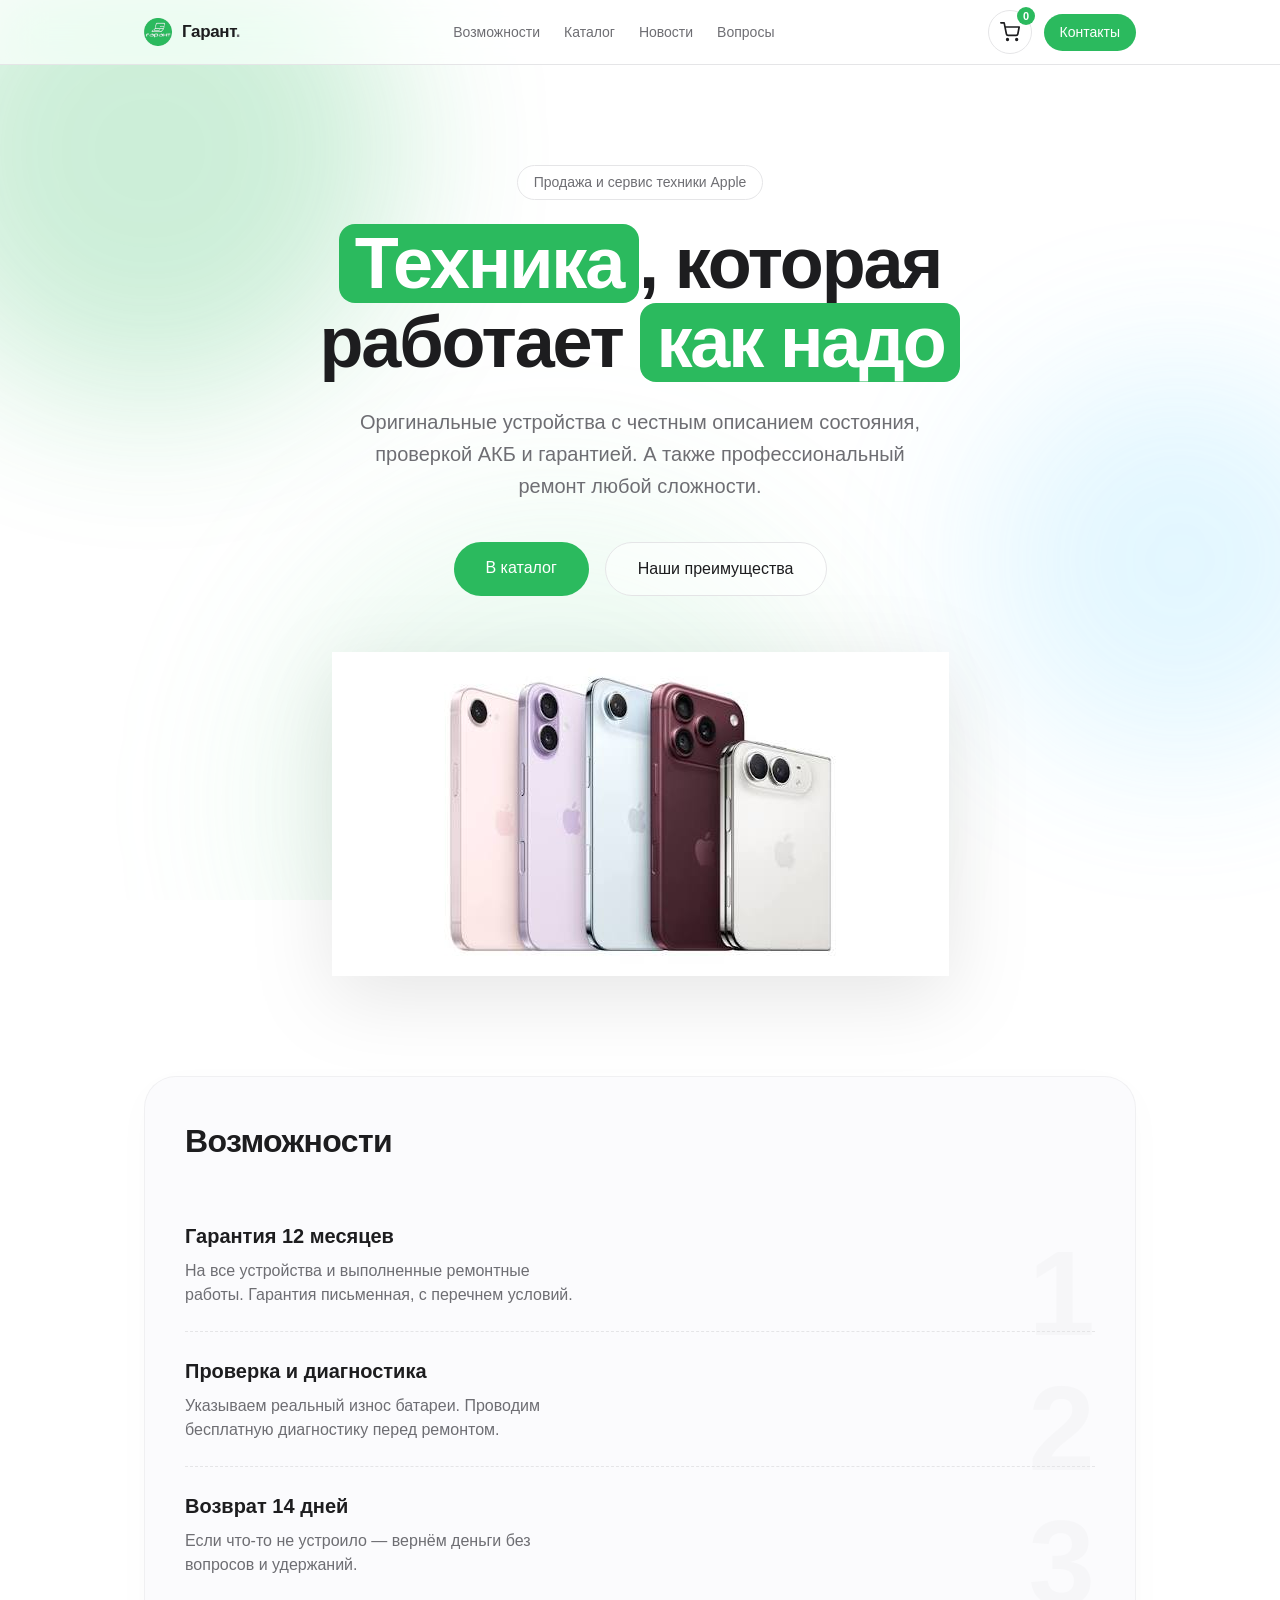
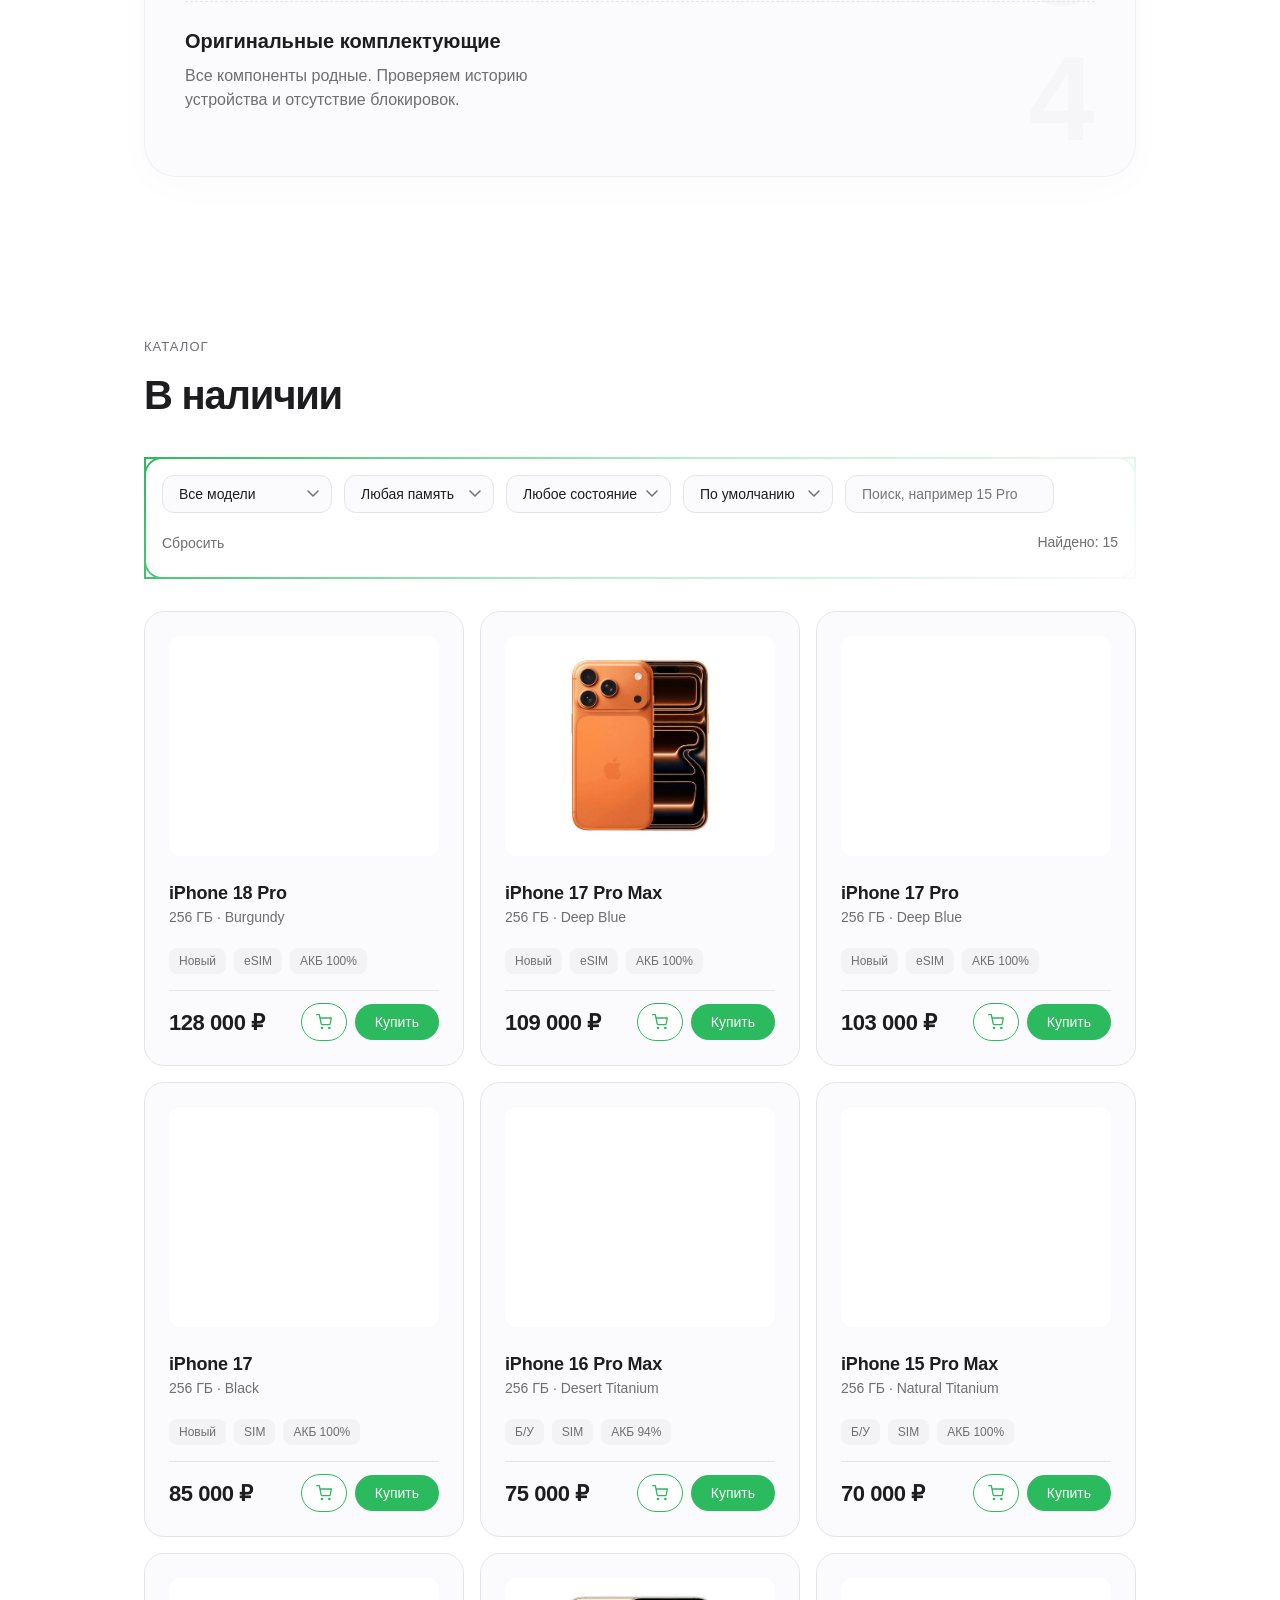
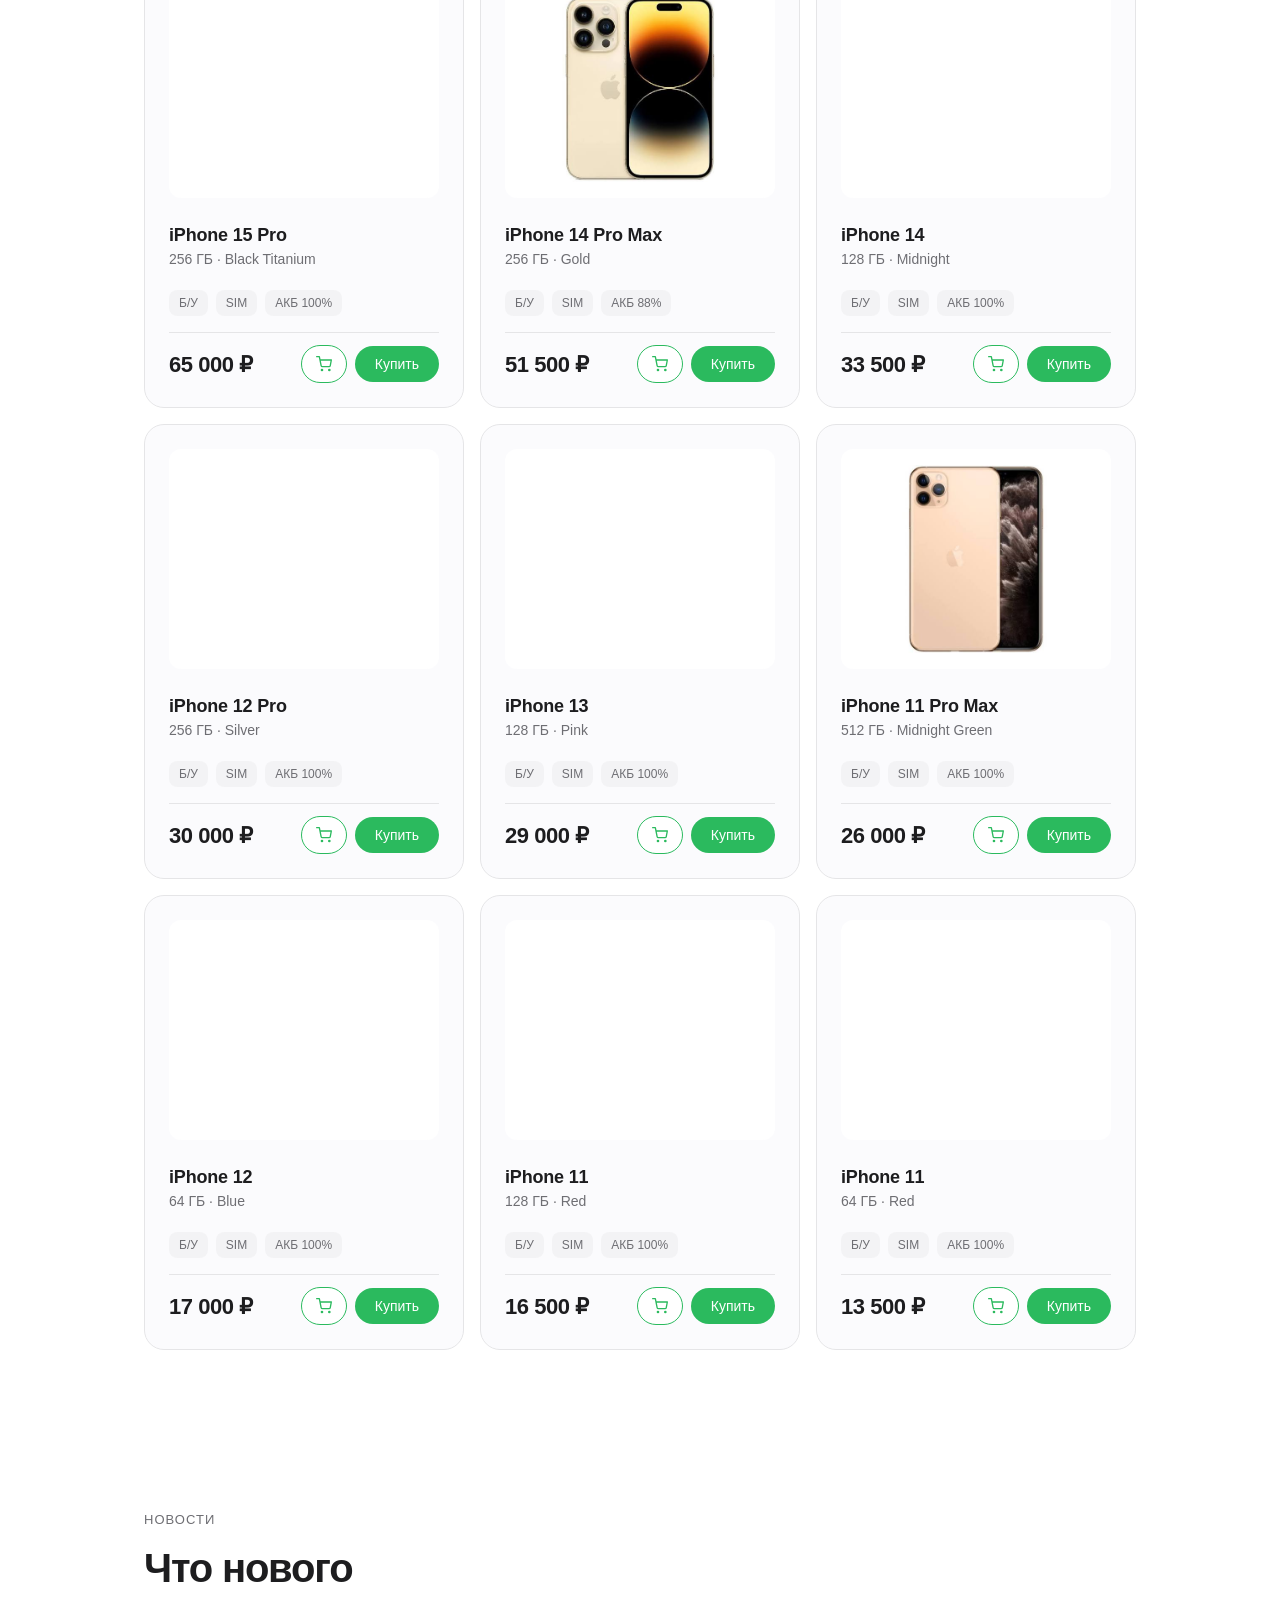
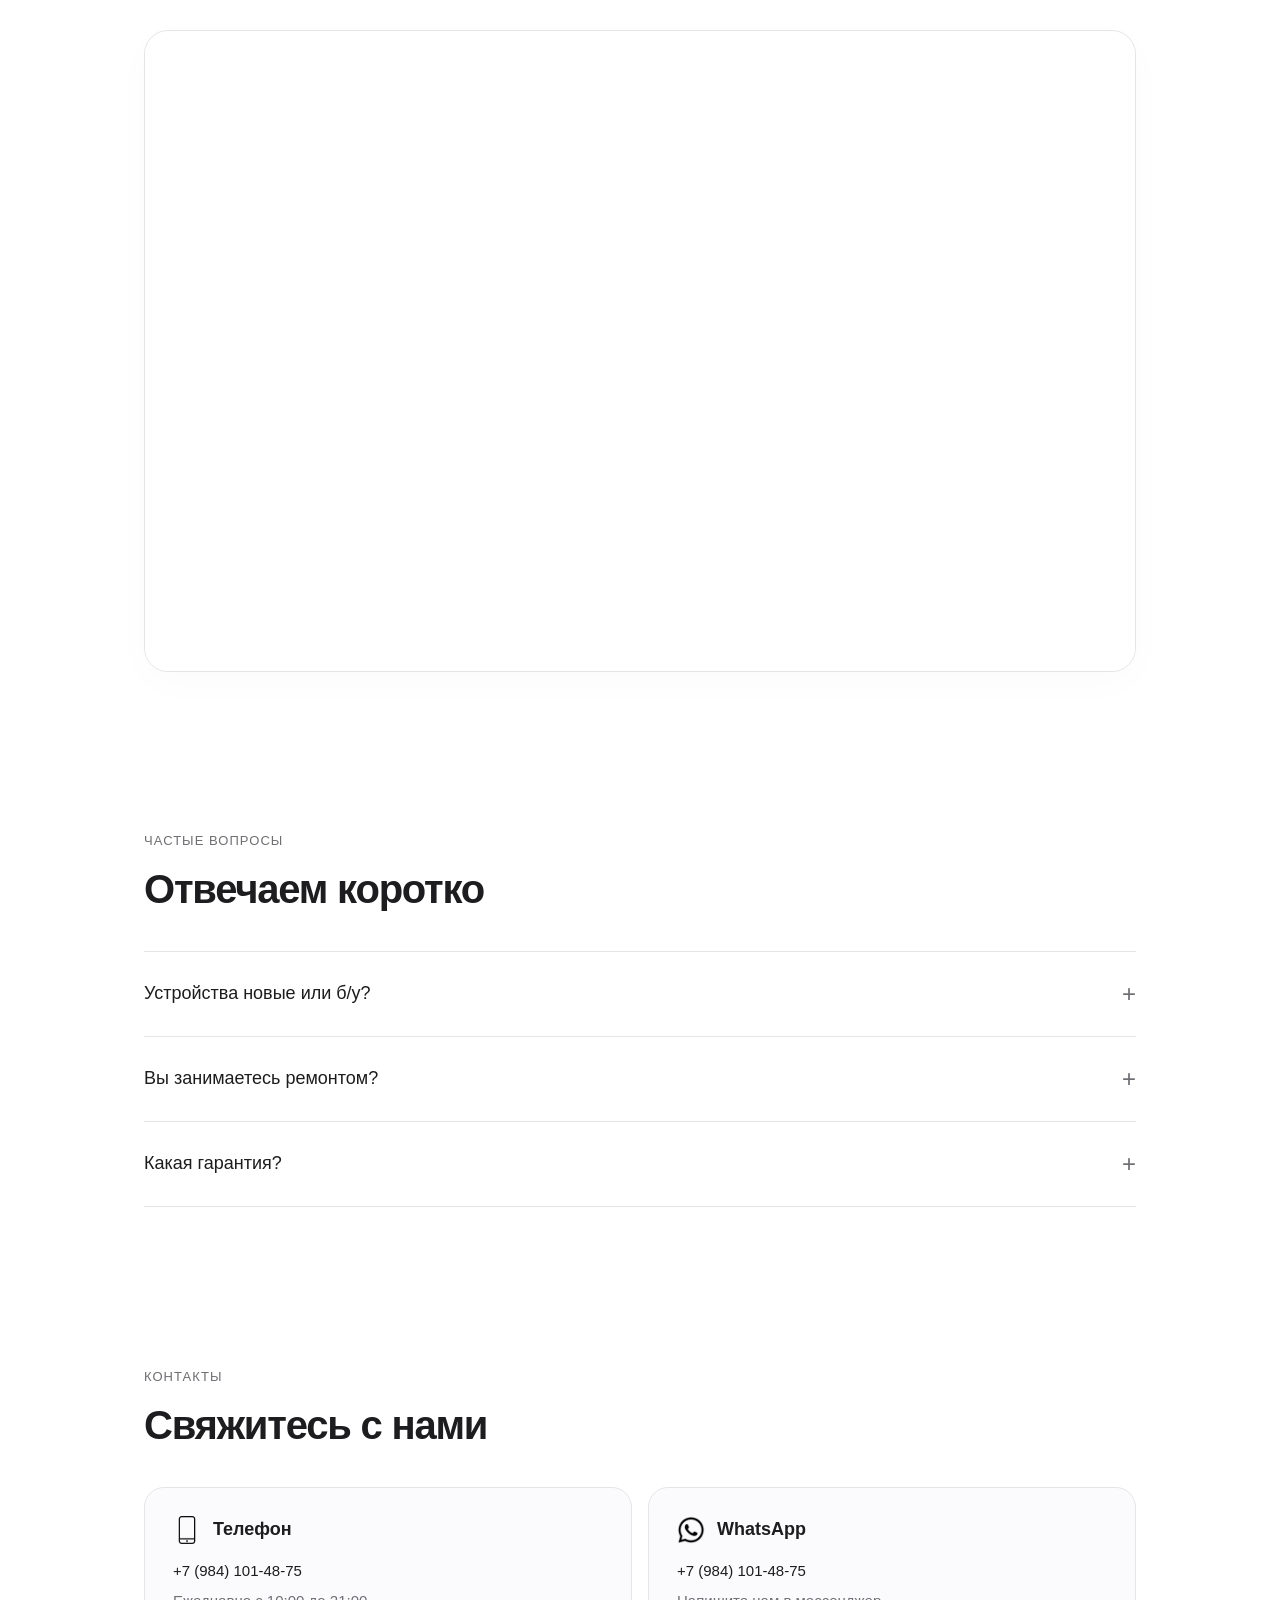
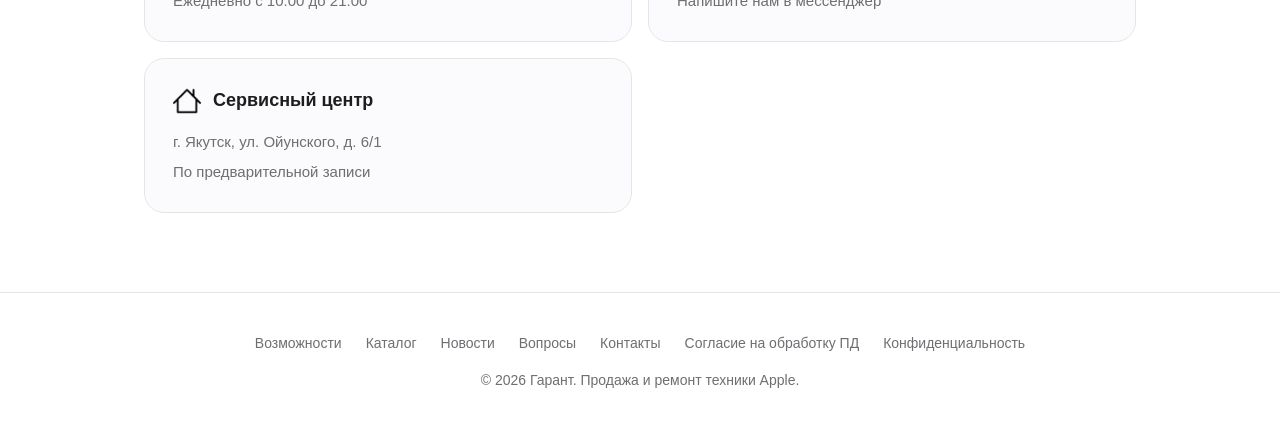
==== commit 60bb6c2b: "Add files via upload" ====
--- a/index.html
+++ b/index.html
@@ -44,11 +44,15 @@
   .logo-img{height:28px;width:auto;object-fit:contain;mix-blend-mode:multiply;}
   .logo{font-size:17px;font-weight:600;letter-spacing:-.02em}
   .logo span{color:var(--muted)}
-  .nav-right{display:flex;align-items:center;gap:20px}
+  .nav-right{display:flex;align-items:center;gap:12px}
   .nav-links{display:flex;gap:24px;font-size:14px;color:var(--muted)}
   .nav-links a:hover{color:var(--accent)}
   .nav-contacts{font-size:14px;font-weight:500;color:#fff;background:var(--accent);border-radius:980px;padding:8px 16px;transition:background .2s;}
   .nav-contacts:hover{background:var(--accent-hover)}
+  .nav-cart{position:relative;background:rgba(255,255,255,.6);border:1px solid var(--line);border-radius:980px;width:44px;height:44px;display:flex;align-items:center;justify-content:center;cursor:pointer;color:var(--text);transition:background .2s,border-color .2s;backdrop-filter:blur(10px)}
+  .nav-cart:hover{background:var(--accent-light);border-color:transparent;color:var(--accent-hover)}
+  .cart-count{position:absolute;top:-4px;right:-4px;background:var(--accent);color:#fff;font-size:11px;font-weight:600;min-width:18px;height:18px;border-radius:9px;display:flex;align-items:center;justify-content:center;padding:0 4px;transition:transform .2s}
+  .cart-count.pop{transform:scale(1.25)}
   @media(max-width:768px){.nav-links{display:none}}
 
   .hero{padding:100px 0 60px;text-align:center}
@@ -95,10 +99,13 @@
   .card-meta{font-size:14px;color:var(--muted)}
   .badges{display:flex;flex-wrap:wrap;gap:8px;margin-top:4px}
   .badge{font-size:12px;color:var(--muted);background:var(--bg-glass);padding:4px 10px;border-radius:8px;}
-  .card-bottom{margin-top:auto;display:flex;align-items:center;justify-content:space-between;padding-top:12px;border-top:1px solid var(--line);}
+  .card-bottom{margin-top:auto;display:flex;align-items:center;justify-content:space-between;padding-top:12px;border-top:1px solid var(--line);gap:10px;flex-wrap:wrap}
   .price{font-size:22px;font-weight:600;letter-spacing:-.02em}
+  .card-actions{display:flex;gap:8px;align-items:center}
   .buy-btn{background:var(--accent);color:#fff;border:none;border-radius:980px;padding:10px 20px;font-size:14px;font-weight:500;font-family:inherit;cursor:pointer;transition:background .2s;}
   .buy-btn:hover{background:var(--accent-hover)}
+  .btn-cart{background:rgba(255,255,255,.9);border:1px solid var(--accent);color:var(--accent);border-radius:980px;padding:10px 14px;font-size:14px;font-weight:500;font-family:inherit;cursor:pointer;transition:background .2s,color .2s;display:flex;align-items:center;gap:6px}
+  .btn-cart:hover{background:var(--accent);color:#fff}
   .empty{grid-column:1/-1;text-align:center;padding:60px 20px;color:var(--muted)}
 
   .faq{display:flex;flex-direction:column;gap:0}
@@ -134,7 +141,15 @@
     .feature-num{position:relative;right:auto;bottom:auto;margin-top:16px;font-size:80px}
   }
 
-  /* ---------- Модальное окно заказа ---------- */
+  /* ---------- VK embed ---------- */
+  .vk-embed-wrap{background:rgba(251,251,253,.8);border:1px solid var(--line);border-radius:24px;overflow:hidden;backdrop-filter:blur(20px);box-shadow:0 10px 40px rgba(0,0,0,.02)}
+  .vk-embed-frame{background:#fff;overflow:hidden;border-radius:24px 24px 0 0;min-height:640px}
+  .vk-embed-footer{padding:14px 20px;border-top:1px solid var(--line);text-align:right;font-size:14px}
+  .vk-embed-footer a{color:var(--accent);font-weight:500}
+  .vk-embed-footer a:hover{text-decoration:underline}
+  @media(max-width:640px){.vk-embed-frame{min-height:540px}}
+
+  /* ---------- Модальное окно ---------- */
   .modal-overlay{
     position:fixed;inset:0;z-index:1000;
     background:rgba(0,0,0,0.4);
@@ -206,6 +221,25 @@
   .success-state h3{margin-bottom:10px;}
   .success-state p{font-size:15px;color:var(--muted);line-height:1.6;margin-bottom:24px;}
   .success-state .btn-primary{width:100%;}
+
+  /* ---------- Корзина ---------- */
+  .cart-total{display:flex;justify-content:space-between;align-items:center;padding:16px 0;border-top:1px solid var(--line);margin-top:8px;font-size:16px}
+  .cart-total strong{font-size:20px;letter-spacing:-.02em}
+  .cart-row{display:flex;gap:12px;align-items:center;padding:12px 0;border-bottom:1px solid var(--line)}
+  .cart-row:last-child{border-bottom:none}
+  .cart-row-img{width:56px;height:56px;border-radius:10px;background:#f5f5f7;overflow:hidden;flex-shrink:0;display:flex;align-items:center;justify-content:center}
+  .cart-row-img img{max-width:100%;max-height:100%;object-fit:contain}
+  .cart-row-info{flex:1;min-width:0}
+  .cart-row-title{font-size:14px;font-weight:600;line-height:1.3}
+  .cart-row-meta{font-size:12px;color:var(--muted)}
+  .cart-row-price{font-size:14px;font-weight:600;white-space:nowrap}
+  .cart-qty{display:flex;align-items:center;gap:6px;margin-top:4px}
+  .cart-qty button{width:24px;height:24px;border:1px solid var(--line);border-radius:6px;background:#fff;cursor:pointer;font-family:inherit;line-height:1;color:var(--text)}
+  .cart-qty button:hover{background:var(--accent-light);border-color:transparent;color:var(--accent-hover)}
+  .cart-qty span{font-size:13px;min-width:20px;text-align:center}
+  .cart-remove{background:transparent;border:none;color:var(--muted);cursor:pointer;font-size:18px;padding:4px;line-height:1}
+  .cart-remove:hover{color:#e5484d}
+  .cart-empty{text-align:center;padding:40px 20px;color:var(--muted)}
 </style>
 </head>
 <body>
@@ -225,10 +259,14 @@
     <div class="nav-links">
       <a href="#features">Возможности</a>
       <a href="#catalog">Каталог</a>
-	  <a href="#news">Новости</a>
+      <a href="#news">Новости</a>
       <a href="#faq">Вопросы</a>
     </div>
     <div class="nav-right">
+      <button id="cartBtn" class="nav-cart" aria-label="Корзина">
+        <svg width="20" height="20" viewBox="0 0 24 24" fill="none" stroke="currentColor" stroke-width="2" stroke-linecap="round" stroke-linejoin="round"><circle cx="9" cy="21" r="1"/><circle cx="20" cy="21" r="1"/><path d="M1 1h4l2.68 13.39a2 2 0 0 0 2 1.61h9.72a2 2 0 0 0 2-1.61L23 6H6"/></svg>
+        <span id="cartCount" class="cart-count">0</span>
+      </button>
       <a href="#contacts" class="nav-contacts">Контакты</a>
     </div>
   </nav>
@@ -314,221 +352,17 @@
   </div>
 </section>
 
-<!-- ===== НОВОСТИ ===== -->
-<section id="news" style="padding:80px 5vw;background:#fff">
-  <div style="max-width:1200px;margin:0 auto">
-    <div style="text-align:center;margin-bottom:40px">
-      <div style="font-size:13px;color:#2bba5e;font-weight:600;letter-spacing:.1em;text-transform:uppercase;margin-bottom:10px">Блог</div>
-      <h2 style="font-size:36px;font-weight:600;letter-spacing:-.02em">Новости</h2>
-      <p style="color:#6e6e73;margin-top:8px;font-size:15px">Свежие поступления, акции и полезные статьи</p>
-    </div>
-    <div id="news-list" style="display:grid;grid-template-columns:repeat(auto-fill,minmax(280px,1fr));gap:24px">
-      <div style="grid-column:1/-1;text-align:center;padding:40px;color:#6e6e73">Загрузка новостей...</div>
+<!-- ===== НОВОСТИ (ВК notebookgarant) ===== -->
+<section id="news" class="reveal">
+  <div class="wrap">
+    <div class="rubric">Новости</div>
+    <h2 class="section-title">Что нового</h2>
+    <div class="vk-embed-wrap">
+      <div class="vk-embed-frame" id="vk_community"></div>
+      </div>
     </div>
   </div>
 </section>
-
-<!-- Модалка новости -->
-<div id="news-modal" class="news-modal-overlay" role="dialog" aria-modal="true" aria-labelledby="news-modal-title">
-  <div class="news-modal">
-    <button class="news-modal-close" id="news-modal-close" aria-label="Закрыть">×</button>
-    <div class="news-modal-image" id="news-modal-image"></div>
-    <div class="news-modal-body">
-      <div class="news-modal-date" id="news-modal-date"></div>
-      <h2 class="news-modal-title" id="news-modal-title"></h2>
-      <div class="news-modal-subtitle" id="news-modal-subtitle"></div>
-      <div class="news-modal-description" id="news-modal-description"></div>
-    </div>
-  </div>
-</div>
-
-<style>
-.news-card-site{
-  background:#fff;border:1px solid #e5e5e7;border-radius:20px;overflow:hidden;
-  transition:transform .2s,box-shadow .2s;cursor:pointer;
-}
-.news-card-site:hover{transform:translateY(-4px);box-shadow:0 12px 32px rgba(0,0,0,.08)}
-.news-card-site-img{aspect-ratio:16/10;background:#f5f5f7;overflow:hidden}
-.news-card-site-img img{width:100%;height:100%;object-fit:cover;transition:transform .3s}
-.news-card-site:hover .news-card-site-img img{transform:scale(1.05)}
-.news-card-site-body{padding:20px}
-.news-card-site-date{font-size:12px;color:#6e6e73;margin-bottom:8px}
-.news-card-site-title{font-size:18px;font-weight:600;letter-spacing:-.01em;line-height:1.3;margin-bottom:8px}
-.news-card-site-sub{font-size:14px;color:#6e6e73;line-height:1.5;display:-webkit-box;-webkit-line-clamp:2;-webkit-box-orient:vertical;overflow:hidden}
-
-/* Модалка */
-.news-modal-overlay{
-  position:fixed;inset:0;z-index:1000;
-  background:rgba(0,0,0,.55);
-  backdrop-filter:blur(8px);-webkit-backdrop-filter:blur(8px);
-  display:none;align-items:center;justify-content:center;
-  padding:20px;opacity:0;transition:opacity .25s ease;
-}
-.news-modal-overlay.open{display:flex;opacity:1}
-.news-modal{
-  background:#fff;border-radius:24px;max-width:760px;width:100%;
-  max-height:calc(100vh - 40px);overflow:hidden;
-  display:flex;flex-direction:column;
-  box-shadow:0 30px 90px rgba(0,0,0,.25);
-  transform:translateY(16px) scale(.98);
-  transition:transform .3s cubic-bezier(.22,.61,.36,1);
-  position:relative;
-}
-.news-modal-overlay.open .news-modal{transform:none}
-.news-modal-close{
-  position:absolute;top:16px;right:16px;z-index:2;
-  width:40px;height:40px;border:none;
-  background:rgba(255,255,255,.9);
-  border-radius:50%;font-size:24px;color:#1d1d1f;
-  cursor:pointer;line-height:1;
-  display:flex;align-items:center;justify-content:center;
-  transition:background .2s,transform .2s;
-  box-shadow:0 4px 12px rgba(0,0,0,.1);
-}
-.news-modal-close:hover{background:#fff;transform:scale(1.05)}
-.news-modal-image{
-  width:100%;aspect-ratio:16/9;background:#f5f5f7;
-  overflow:hidden;flex-shrink:0;
-}
-.news-modal-image img{width:100%;height:100%;object-fit:cover}
-.news-modal-image.empty{display:flex;align-items:center;justify-content:center;color:#6e6e73;font-size:14px}
-.news-modal-body{
-  padding:32px 36px 36px;overflow-y:auto;
-}
-.news-modal-date{
-  font-size:13px;color:#6e6e73;margin-bottom:10px;
-  text-transform:uppercase;letter-spacing:.05em;font-weight:500;
-}
-.news-modal-title{
-  font-size:28px;font-weight:600;letter-spacing:-.02em;line-height:1.25;
-  margin-bottom:12px;color:#1d1d1f;
-}
-.news-modal-subtitle{
-  font-size:17px;color:#6e6e73;line-height:1.5;margin-bottom:24px;
-  padding-bottom:24px;border-bottom:1px solid #e5e5e7;
-}
-.news-modal-description{
-  font-size:16px;line-height:1.7;color:#1d1d1f;
-  white-space:pre-wrap;word-wrap:break-word;
-}
-.news-modal-description p{margin-bottom:12px}
-
-@media(max-width:640px){
-  .news-modal-body{padding:24px 20px 28px}
-  .news-modal-title{font-size:22px}
-  .news-modal-subtitle{font-size:15px}
-  .news-modal-description{font-size:15px}
-}
-</style>
-
-<script>
-(function(){
-  const list = document.getElementById('news-list');
-  if (!list) return;
-
-  const modal       = document.getElementById('news-modal');
-  const modalClose  = document.getElementById('news-modal-close');
-  const modalImage  = document.getElementById('news-modal-image');
-  const modalDate   = document.getElementById('news-modal-date');
-  const modalTitle  = document.getElementById('news-modal-title');
-  const modalSub    = document.getElementById('news-modal-subtitle');
-  const modalDesc   = document.getElementById('news-modal-description');
-
-  function escapeHtml(s){
-    return String(s ?? '').replace(/[&<>"']/g, c => ({'&':'&amp;','<':'&lt;','>':'&gt;','"':'&quot;',"'":'&#39;'}[c]));
-  }
-
-  function formatDate(iso){
-    if (!iso) return '';
-    try {
-      const d = new Date(iso);
-      if (isNaN(d.getTime())) return iso;
-      return d.toLocaleDateString('ru-RU', { day:'2-digit', month:'long', year:'numeric' })
-        + ' · ' + d.toLocaleTimeString('ru-RU', { hour:'2-digit', minute:'2-digit' });
-    } catch(e) { return iso; }
-  }
-
-  function openNews(id){
-    fetch('news.php?action=view&id=' + encodeURIComponent(id))
-      .then(r => r.json())
-      .then(data => {
-        if (!data.ok || !data.item) {
-          alert('Не удалось загрузить новость');
-          return;
-        }
-        const n = data.item;
-        modalTitle.textContent = n.title || '';
-        modalSub.textContent = n.subtitle || '';
-        modalDate.textContent = formatDate(n.created_at);
-
-        if (n.image) {
-          modalImage.classList.remove('empty');
-          modalImage.innerHTML = `<img src="${escapeHtml(n.image)}" alt="${escapeHtml(n.title)}">`;
-        } else {
-          modalImage.classList.add('empty');
-          modalImage.innerHTML = '<span>Нет картинки</span>';
-        }
-
-        // Описание: переносы строк → параграфы
-        const desc = (n.description || '').trim();
-        if (desc) {
-          modalDesc.innerHTML = desc.split(/\n\s*\n/).map(p => `<p>${escapeHtml(p).replace(/\n/g,'<br>')}</p>`).join('');
-        } else {
-          modalDesc.innerHTML = '<p style="color:#6e6e73;font-style:italic">Описание отсутствует</p>';
-        }
-
-        modal.classList.add('open');
-        document.body.style.overflow = 'hidden';
-      })
-      .catch(() => alert('Ошибка загрузки новости'));
-  }
-
-  function closeModal(){
-    modal.classList.remove('open');
-    document.body.style.overflow = '';
-  }
-
-  modalClose.addEventListener('click', closeModal);
-  modal.addEventListener('click', e => { if (e.target === modal) closeModal(); });
-  document.addEventListener('keydown', e => {
-    if (e.key === 'Escape' && modal.classList.contains('open')) closeModal();
-  });
-
-  // Загрузка списка
-  fetch('news.php?action=list')
-    .then(r => r.json())
-    .then(data => {
-      if (!data.ok || !data.items || data.items.length === 0) {
-        list.innerHTML = '<div style="grid-column:1/-1;text-align:center;padding:40px;color:#6e6e73">Новостей пока нет</div>';
-        return;
-      }
-      list.innerHTML = data.items.map(n => {
-        const date = n.created_at ? new Date(n.created_at).toLocaleDateString('ru-RU', {day:'2-digit',month:'long',year:'numeric'}) : '';
-        const img = n.image
-          ? `<img src="${n.image}" alt="${escapeHtml(n.title)}" loading="lazy">`
-          : `<div style="width:100%;height:100%;display:flex;align-items:center;justify-content:center;color:#6e6e73">Нет картинки</div>`;
-        return `
-          <article class="news-card-site" data-id="${n.id}">
-            <div class="news-card-site-img">${img}</div>
-            <div class="news-card-site-body">
-              <div class="news-card-site-date">${date}</div>
-              <h3 class="news-card-site-title">${escapeHtml(n.title)}</h3>
-              ${n.subtitle ? `<p class="news-card-site-sub">${escapeHtml(n.subtitle)}</p>` : ''}
-            </div>
-          </article>
-        `;
-      }).join('');
-
-      // Клик по карточке → открыть модалку
-      list.querySelectorAll('.news-card-site').forEach(card => {
-        card.addEventListener('click', () => openNews(card.dataset.id));
-      });
-    })
-    .catch(() => {
-      list.innerHTML = '<div style="grid-column:1/-1;text-align:center;padding:40px;color:#6e6e73">Не удалось загрузить новости</div>';
-    });
-})();
-</script>
 
 <section id="faq" class="reveal">
   <div class="wrap">
@@ -547,10 +381,6 @@
         <summary>Какая гарантия?</summary>
         <p>12 месяцев на все устройства и на работы по ремонту. Гарантия покрывает аппаратные неисправности, не связанные с механическими повреждениями и попаданием влаги.</p>
       </details>
-      <details>
-        <summary>Есть доставка?</summary>
-        <p>Да, по городу и в регионы. Самовывоз — бесплатно. Сроки и стоимость доставки уточняет менеджер при подтверждении заявки.</p>
-      </details>
     </div>
   </div>
 </section>
@@ -581,7 +411,7 @@
           <img src="icons/home.png" alt="Адрес" class="contact-icon">
           <h3>Сервисный центр</h3>
         </div>
-        <p>г. Якутск, ул. Кулаковского, д. 28</p>
+        <p>г. Якутск, ул. Ойунского, д. 6/1</p>
         <p style="margin-top:8px">По предварительной записи</p>
       </div>
     </div>
@@ -593,7 +423,7 @@
     <div class="foot-links">
       <a href="#features">Возможности</a>
       <a href="#catalog">Каталог</a>
-	  <a href="#news">Новости</a>
+      <a href="#news">Новости</a>
       <a href="#faq">Вопросы</a>
       <a href="#contacts">Контакты</a>
       <a href="terms.html">Согласие на обработку ПД</a>
@@ -603,7 +433,7 @@
   </div>
 </footer>
 
-<!-- Модальное окно заказа -->
+<!-- Модальное окно одиночного заказа -->
 <div class="modal-overlay" id="orderModal" role="dialog" aria-modal="true" aria-labelledby="orderTitle">
   <div class="modal">
     <button class="modal-close" id="modalClose" aria-label="Закрыть">×</button>
@@ -655,6 +485,62 @@
       <h3>Заявка отправлена!</h3>
       <p id="successText">Спасибо! Мы свяжемся с вами в ближайшее время для подтверждения заказа.</p>
       <button class="btn-primary" id="successClose">Готово</button>
+    </div>
+  </div>
+</div>
+
+<!-- Модалка корзины -->
+<div class="modal-overlay" id="cartModal" role="dialog" aria-modal="true" aria-labelledby="cartTitle">
+  <div class="modal" style="max-width:560px">
+    <button class="modal-close" id="cartModalClose" aria-label="Закрыть">×</button>
+    <h3 id="cartTitle">Корзина</h3>
+    <p class="modal-sub">Проверьте состав и оформите заявку</p>
+
+    <div id="cartItems"></div>
+
+    <div class="cart-total" id="cartTotalRow" style="display:none">
+      <span>Итого:</span>
+      <strong id="cartTotalValue">0 ₽</strong>
+    </div>
+
+    <div id="cartFormState">
+      <form id="cartOrderForm" novalidate>
+        <div class="form-row">
+          <div class="form-group">
+            <label for="cartLastName">Фамилия <span class="req">*</span></label>
+            <input type="text" id="cartLastName" placeholder="Иванов">
+          </div>
+          <div class="form-group">
+            <label for="cartFirstName">Имя <span class="req">*</span></label>
+            <input type="text" id="cartFirstName" placeholder="Иван">
+          </div>
+        </div>
+        <div class="form-group">
+          <label for="cartPhone">Телефон <span class="req">*</span></label>
+          <input type="tel" id="cartPhone" placeholder="+7 (___) ___-__-__">
+        </div>
+        <div class="form-group">
+          <label for="cartEmail">Почта <span class="req">*</span></label>
+          <input type="email" id="cartEmail" placeholder="example@mail.ru">
+        </div>
+        <div class="form-error" id="cartFormError"></div>
+        <div class="checkbox-group" id="cartConsentGroup">
+          <input type="checkbox" id="cartConsent">
+          <label for="cartConsent">
+            Я даю согласие на обработку персональных данных и принимаю
+            <a href="terms.html" target="_blank" rel="noopener">Согласие</a> и
+            <a href="privacy.html" target="_blank" rel="noopener">Политику конфиденциальности</a>.
+          </label>
+        </div>
+        <button type="submit" class="btn-primary" id="cartSubmitBtn">Оформить заявку</button>
+      </form>
+    </div>
+
+    <div id="cartSuccess" class="success-state" style="display:none">
+      <div class="success-icon">✓</div>
+      <h3>Заявка отправлена!</h3>
+      <p>Мы свяжемся с вами для подтверждения заказа.</p>
+      <button class="btn-primary" id="cartSuccessClose">Готово</button>
     </div>
   </div>
 </div>
@@ -739,7 +625,12 @@
         </div>
         <div class="card-bottom">
           <span class="price">${fmt(p.price)}</span>
-          <button class="buy-btn" data-id="${p.id}">Купить</button>
+          <div class="card-actions">
+            <button class="btn-cart" data-id="${p.id}" title="Добавить в корзину" aria-label="В корзину">
+              <svg width="16" height="16" viewBox="0 0 24 24" fill="none" stroke="currentColor" stroke-width="2" stroke-linecap="round" stroke-linejoin="round"><circle cx="9" cy="21" r="1"/><circle cx="20" cy="21" r="1"/><path d="M1 1h4l2.68 13.39a2 2 0 0 0 2 1.61h9.72a2 2 0 0 0 2-1.61L23 6H6"/></svg>
+            </button>
+            <button class="buy-btn" data-id="${p.id}">Купить</button>
+          </div>
         </div>
       </article>
     `;
@@ -754,7 +645,186 @@
   render();
 });
 
-/* ---------- Модальное окно ---------- */
+/* ---------- КОРЗИНА ---------- */
+const CART_KEY = 'garant_cart_v1';
+const cartBtn = document.getElementById('cartBtn');
+const cartCount = document.getElementById('cartCount');
+
+function cartLoad(){
+  try { return JSON.parse(localStorage.getItem(CART_KEY) || '[]'); }
+  catch(e){ return []; }
+}
+function cartSave(items){
+  localStorage.setItem(CART_KEY, JSON.stringify(items));
+  cartUpdateCount();
+}
+function cartUpdateCount(){
+  const items = cartLoad();
+  const qty = items.reduce((s,i)=>s+i.qty, 0);
+  if (cartCount){
+    cartCount.textContent = qty;
+    cartCount.classList.toggle('pop', qty > 0);
+    setTimeout(()=>cartCount.classList.remove('pop'), 250);
+  }
+}
+function cartAdd(product){
+  const items = cartLoad();
+  const found = items.find(i => i.id === product.id);
+  if (found) found.qty += 1;
+  else items.push({...product, qty: 1});
+  cartSave(items);
+}
+function cartRemove(id){
+  cartSave(cartLoad().filter(i => i.id !== id));
+}
+function cartSetQty(id, qty){
+  const items = cartLoad();
+  const it = items.find(i => i.id === id);
+  if (!it) return;
+  it.qty = Math.max(1, qty|0);
+  cartSave(items);
+}
+function cartTotal(){
+  return cartLoad().reduce((s,i)=>s+i.price*i.qty, 0);
+}
+
+cartUpdateCount();
+
+const cartModal = document.getElementById('cartModal');
+const cartModalClose = document.getElementById('cartModalClose');
+const cartItemsEl = document.getElementById('cartItems');
+const cartTotalRow = document.getElementById('cartTotalRow');
+const cartTotalValue = document.getElementById('cartTotalValue');
+const cartFormState = document.getElementById('cartFormState');
+const cartSuccess = document.getElementById('cartSuccess');
+const cartSuccessClose = document.getElementById('cartSuccessClose');
+const cartFormError = document.getElementById('cartFormError');
+const cartConsentGroup = document.getElementById('cartConsentGroup');
+const cartSubmitBtn = document.getElementById('cartSubmitBtn');
+
+function cartRender(){
+  const items = cartLoad();
+  if (!items.length){
+    cartItemsEl.innerHTML = '<div class="cart-empty">Корзина пуста</div>';
+    cartTotalRow.style.display = 'none';
+    return;
+  }
+  cartTotalRow.style.display = '';
+  cartTotalValue.textContent = fmt(cartTotal());
+  cartItemsEl.innerHTML = items.map(i => `
+    <div class="cart-row">
+      <div class="cart-row-img"><img src="${i.image}" alt=""></div>
+      <div class="cart-row-info">
+        <div class="cart-row-title">${i.model}</div>
+        <div class="cart-row-meta">${i.memory} · ${i.color}</div>
+        <div class="cart-qty">
+          <button type="button" data-act="dec" data-id="${i.id}">−</button>
+          <span>${i.qty}</span>
+          <button type="button" data-act="inc" data-id="${i.id}">+</button>
+        </div>
+      </div>
+      <div class="cart-row-price">${fmt(i.price * i.qty)}</div>
+      <button type="button" class="cart-remove" data-act="del" data-id="${i.id}" title="Удалить">×</button>
+    </div>
+  `).join('');
+}
+
+cartItemsEl.addEventListener('click', e => {
+  const btn = e.target.closest('[data-act]');
+  if (!btn) return;
+  const id = +btn.dataset.id;
+  const act = btn.dataset.act;
+  if (act === 'inc') cartSetQty(id, (cartLoad().find(i=>i.id===id)?.qty||1) + 1);
+  if (act === 'dec') cartSetQty(id, (cartLoad().find(i=>i.id===id)?.qty||1) - 1);
+  if (act === 'del') cartRemove(id);
+  cartRender();
+});
+
+function openCart(){
+  cartFormState.style.display = '';
+  cartSuccess.style.display = 'none';
+  document.getElementById('cartOrderForm').reset();
+  cartFormError.classList.remove('show');
+  cartConsentGroup.classList.remove('error');
+  cartRender();
+  cartModal.classList.add('open');
+  document.body.style.overflow = 'hidden';
+}
+function closeCart(){
+  cartModal.classList.remove('open');
+  document.body.style.overflow = '';
+}
+
+cartBtn.addEventListener('click', openCart);
+cartModalClose.addEventListener('click', closeCart);
+cartModal.addEventListener('click', e => { if (e.target === cartModal) closeCart(); });
+cartSuccessClose.addEventListener('click', closeCart);
+document.addEventListener('keydown', e => {
+  if (e.key === 'Escape' && cartModal.classList.contains('open')) closeCart();
+});
+
+document.getElementById('cartOrderForm').addEventListener('submit', async (e) => {
+  e.preventDefault();
+  cartFormError.classList.remove('show');
+  cartConsentGroup.classList.remove('error');
+
+  const lastName = document.getElementById('cartLastName').value.trim();
+  const firstName = document.getElementById('cartFirstName').value.trim();
+  const phone = document.getElementById('cartPhone').value.trim();
+  const email = document.getElementById('cartEmail').value.trim();
+  const consent = document.getElementById('cartConsent').checked;
+
+  const errs = [];
+  if (!lastName) errs.push('Укажите фамилию');
+  if (!firstName) errs.push('Укажите имя');
+  const phoneClean = phone.replace(/[\s\-()]/g,'');
+  if (!/^(\+7|8)?\d{10}$/.test(phoneClean)) errs.push('Некорректный телефон');
+  if (!/^[^\s@]+@[^\s@]+\.[^\s@]{2,}$/.test(email)) errs.push('Некорректная почта');
+  if (!consent) { cartConsentGroup.classList.add('error'); errs.push('Нужно согласие'); }
+
+  const items = cartLoad();
+  if (!items.length) errs.push('Корзина пуста');
+
+  if (errs.length){
+    cartFormError.textContent = errs.join('. ');
+    cartFormError.classList.add('show');
+    return;
+  }
+
+  cartSubmitBtn.disabled = true;
+  const orig = cartSubmitBtn.textContent;
+  cartSubmitBtn.textContent = 'Отправка…';
+
+  try {
+    const res = await fetch('order.php', {
+      method: 'POST',
+      headers: {'Content-Type':'application/json'},
+      body: JSON.stringify({
+        lastName, firstName, phone, email, consent: true,
+        items: items.map(i => ({ model:i.model, memory:i.memory, color:i.color, price:i.price, qty:i.qty }))
+      })
+    });
+    const data = await res.json();
+    if (!data.ok) throw new Error(data.error || 'Ошибка');
+    fetch('cart.php?action=save', {
+      method:'POST',
+      headers:{'Content-Type':'application/json'},
+      body: JSON.stringify({ customer: `${lastName} ${firstName}`, phone, email, items })
+    }).catch(()=>{});
+    cartSave([]);
+    cartRender();
+    cartFormState.style.display = 'none';
+    cartSuccess.style.display = '';
+  } catch(err){
+    cartFormError.textContent = err.message;
+    cartFormError.classList.add('show');
+  } finally {
+    cartSubmitBtn.disabled = false;
+    cartSubmitBtn.textContent = orig;
+  }
+});
+
+/* ---------- Одиночное модальное окно (Купить) ---------- */
 const orderModal = document.getElementById('orderModal');
 const modalClose = document.getElementById('modalClose');
 const orderForm = document.getElementById('orderForm');
@@ -780,19 +850,16 @@
   document.body.style.overflow = 'hidden';
   setTimeout(() => document.getElementById('lastName').focus(), 120);
 }
-
 function closeModal(){
   orderModal.classList.remove('open');
   document.body.style.overflow = '';
 }
-
 function clearErrors(){
   formError.classList.remove('show');
   formError.textContent = '';
   orderForm.querySelectorAll('.invalid').forEach(el => el.classList.remove('invalid'));
   consentGroup.classList.remove('error');
 }
-
 function showError(msg){
   formError.textContent = msg;
   formError.classList.add('show');
@@ -800,9 +867,19 @@
 }
 
 grid.addEventListener('click', e => {
-  const btn = e.target.closest('.buy-btn');
-  if (!btn) return;
-  const p = products.find(x => x.id === +btn.dataset.id);
+  const add = e.target.closest('.btn-cart');
+  if (add){
+    const p = products.find(x => x.id === +add.dataset.id);
+    if (p){
+      cartAdd(p);
+      add.innerHTML = '✓';
+      setTimeout(()=>add.innerHTML = `<svg width="16" height="16" viewBox="0 0 24 24" fill="none" stroke="currentColor" stroke-width="2" stroke-linecap="round" stroke-linejoin="round"><circle cx="9" cy="21" r="1"/><circle cx="20" cy="21" r="1"/><path d="M1 1h4l2.68 13.39a2 2 0 0 0 2 1.61h9.72a2 2 0 0 0 2-1.61L23 6H6"/></svg>`, 900);
+    }
+    return;
+  }
+  const buy = e.target.closest('.buy-btn');
+  if (!buy) return;
+  const p = products.find(x => x.id === +buy.dataset.id);
   if (p) openModal(p);
 });
 
@@ -815,7 +892,6 @@
 });
 successClose.addEventListener('click', closeModal);
 
-/* ---------- Валидация и отправка ---------- */
 function validate(){
   clearErrors();
   let valid = true;
@@ -898,7 +974,6 @@
     });
 });
 
-// Сброс ошибки при вводе
 ['lastName','firstName','phone','email'].forEach(id => {
   document.getElementById(id).addEventListener('input', function(){
     this.classList.remove('invalid');
@@ -924,8 +999,57 @@
         observer.unobserve(entry.target);
       }
     });
-  }, { threshold: 0.15, rootMargin: '0px 0px -60px 0px' });
+  }, { threshold: 0.01, rootMargin: '0px 0px -40px 0px' });
   items.forEach(el => observer.observe(el));
+
+  // Страховка: если элемент уже в вьюпорте при загрузке — показать сразу
+  const revealVisible = () => {
+    items.forEach(el => {
+      if (el.classList.contains('is-visible')) return;
+      const r = el.getBoundingClientRect();
+      if (r.top < window.innerHeight && r.bottom > 0){
+        el.classList.add('is-visible');
+      }
+    });
+  };
+  revealVisible();
+  window.addEventListener('load', revealVisible);
+  setTimeout(revealVisible, 300);
+})();
+
+/* ---------- VK виджет сообщества notebookgarant ----------
+   ВАЖНО: чтобы виджет заработал, замените VK_GROUP_ID на ЧИСЛОВОЙ ID
+   сообщества https://vk.com/notebookgarant.
+   Где узнать: откройте сообщество → «Управление» → «Настройки» → «ID сообщества».
+   Либо посмотрите в адресной строке на странице статистики: vk.com/stats?gid=XXXXX
+   Пока ID = 0, виджет не отображается (это безопасно, сайт работает).
+------------------------------------------------------------- */
+(function(){
+  var VK_GROUP_ID = 72258761; // <-- ЗАМЕНИТЕ НА ЧИСЛО (например, 12345678)
+
+  if (!VK_GROUP_ID) {
+    var el = document.getElementById('vk_community');
+    if (el) el.innerHTML = '<div style="padding:40px;text-align:center;color:#6e6e73;font-size:14px">' +
+      'Виджет ВКонтакте не настроен. Укажите числовой ID сообщества в коде страницы.<br>' +
+      'Сообщество: <a href="https://vk.com/notebookgarant" target="_blank" rel="noopener" style="color:#2bba5e;font-weight:500">vk.com/notebookgarant</a></div>';
+    return;
+  }
+
+  window.vkAsyncInit = function(){
+    VK.Widgets.Group("vk_community", {
+      mode: 4,
+      width: "auto",
+      height: 640,
+      color1: 'FFFFFF',
+      color2: '1D1D1F',
+      color3: '2BBA5E'
+    }, VK_GROUP_ID);
+  };
+  var s = document.createElement('script');
+  s.src = 'https://vk.com/js/api/openapi.js?169';
+  s.async = true;
+  s.onload = function(){ if (window.vkAsyncInit) window.vkAsyncInit(); };
+  document.head.appendChild(s);
 })();
 </script>
 </body>
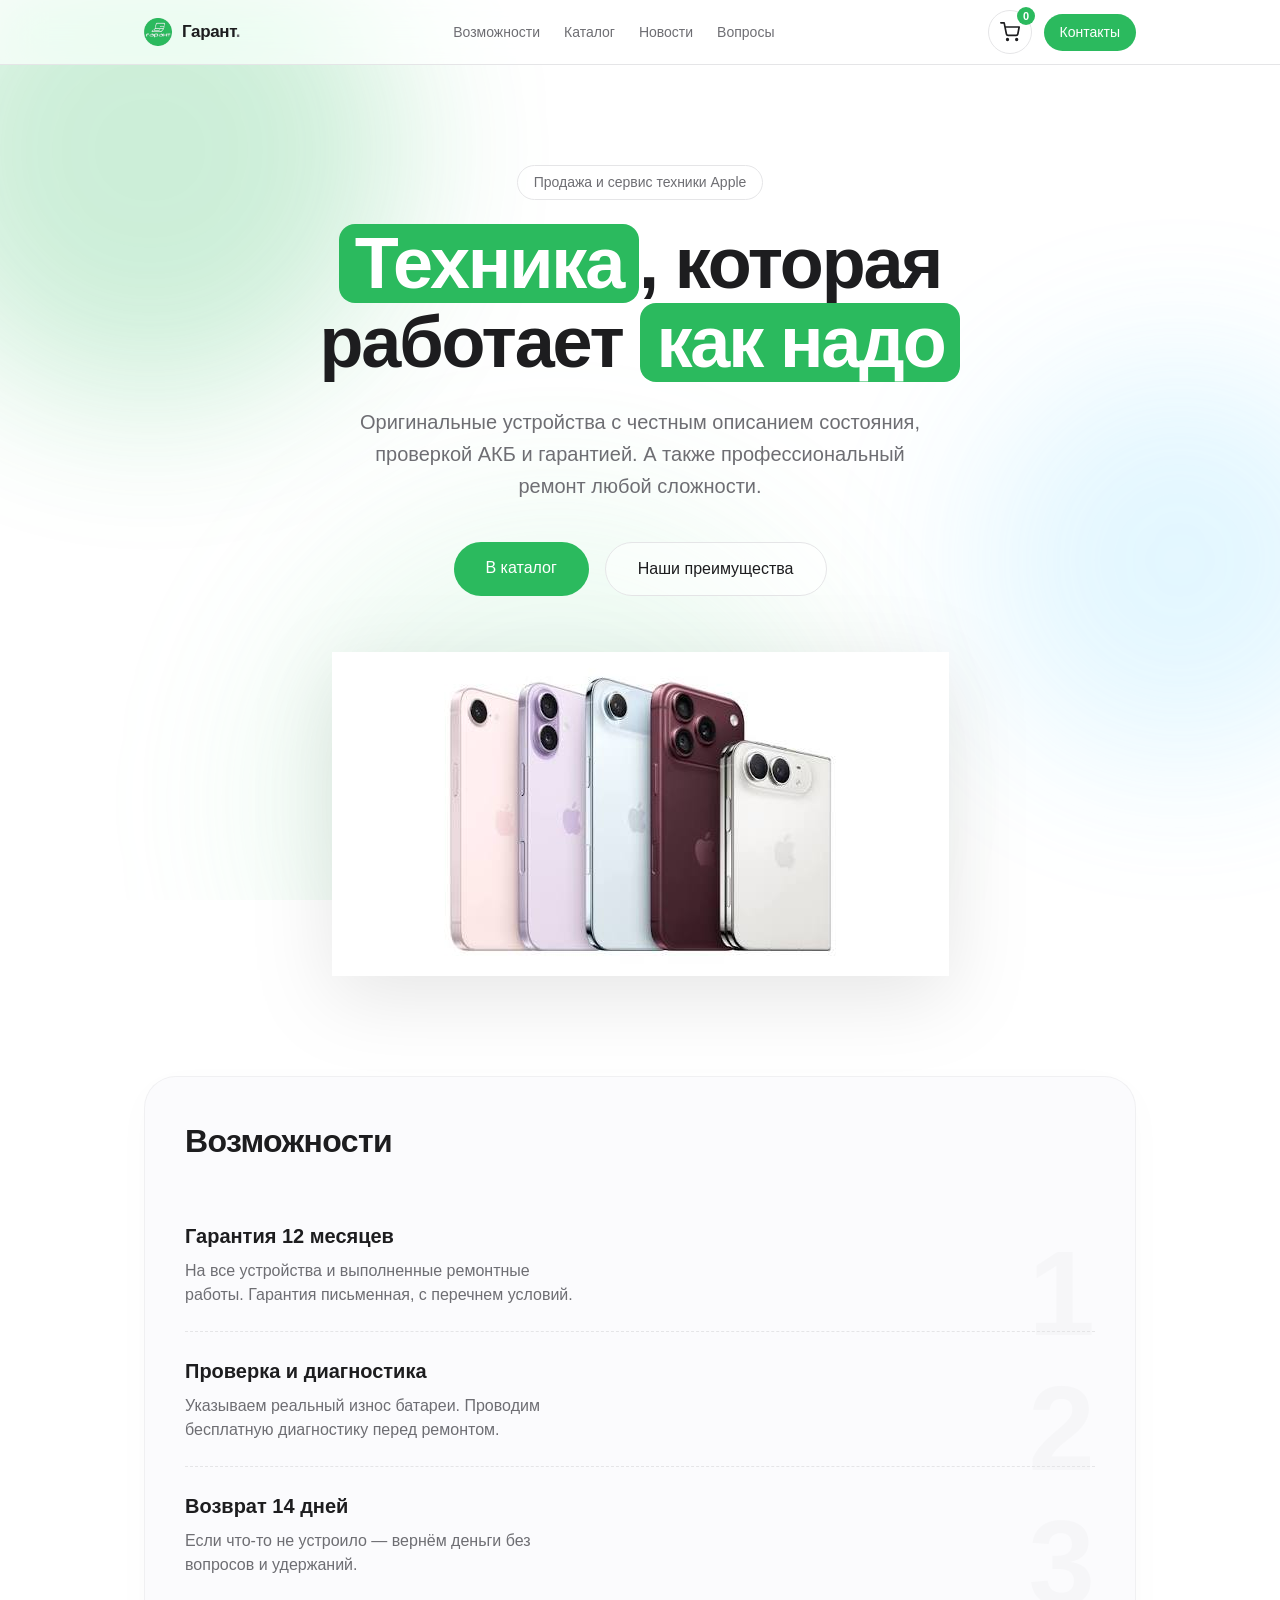
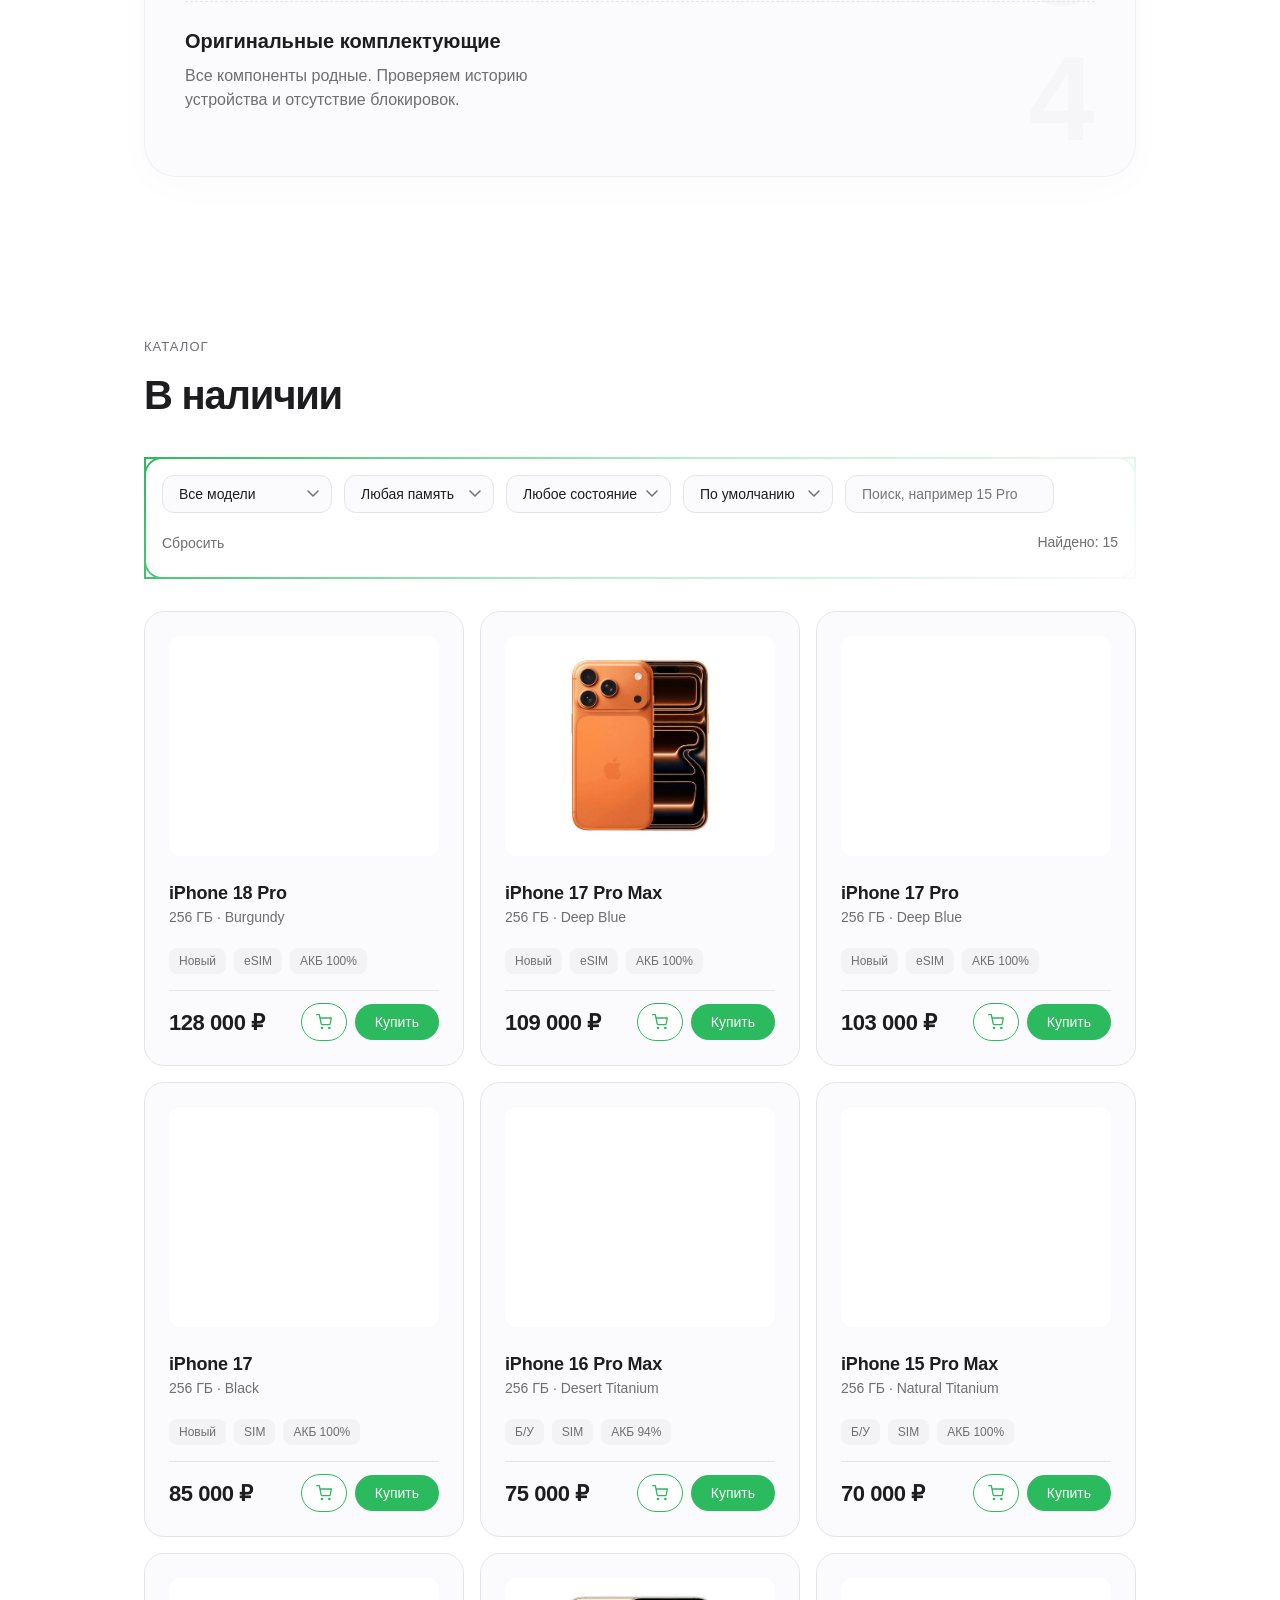
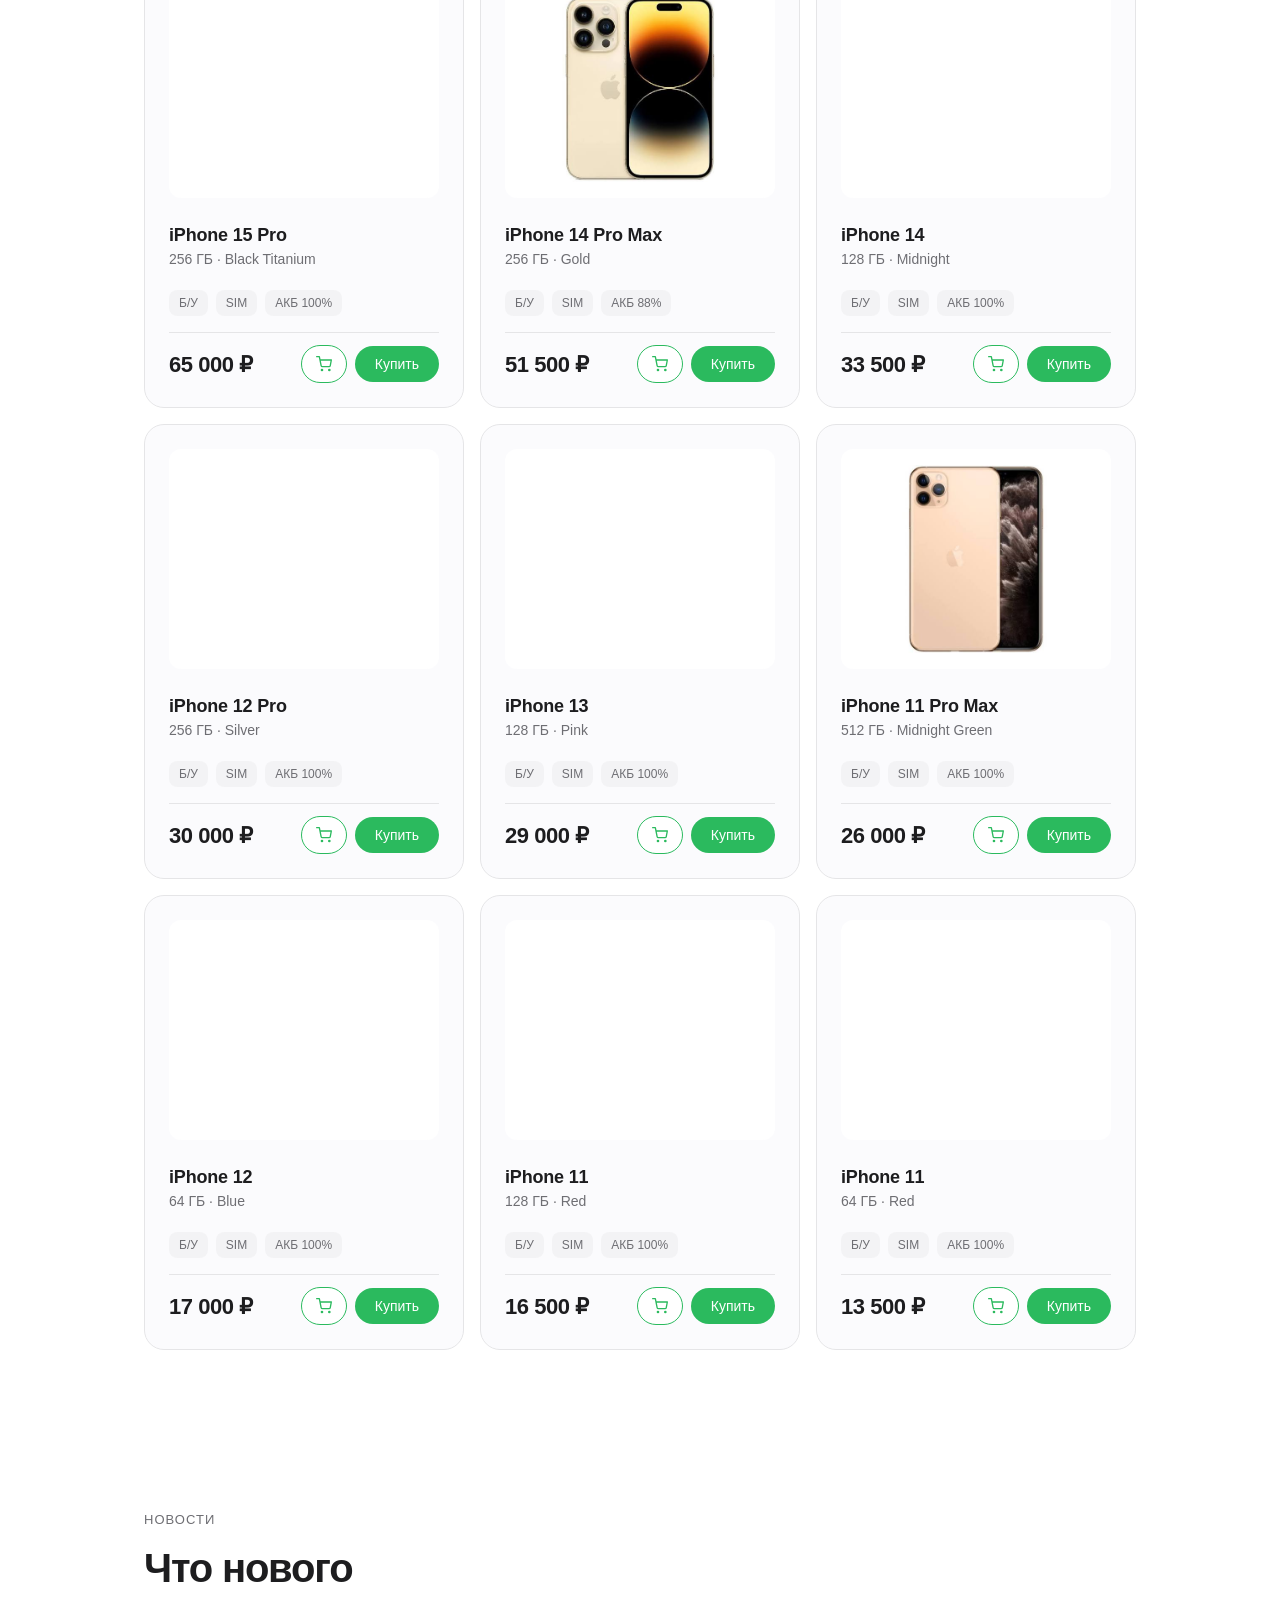
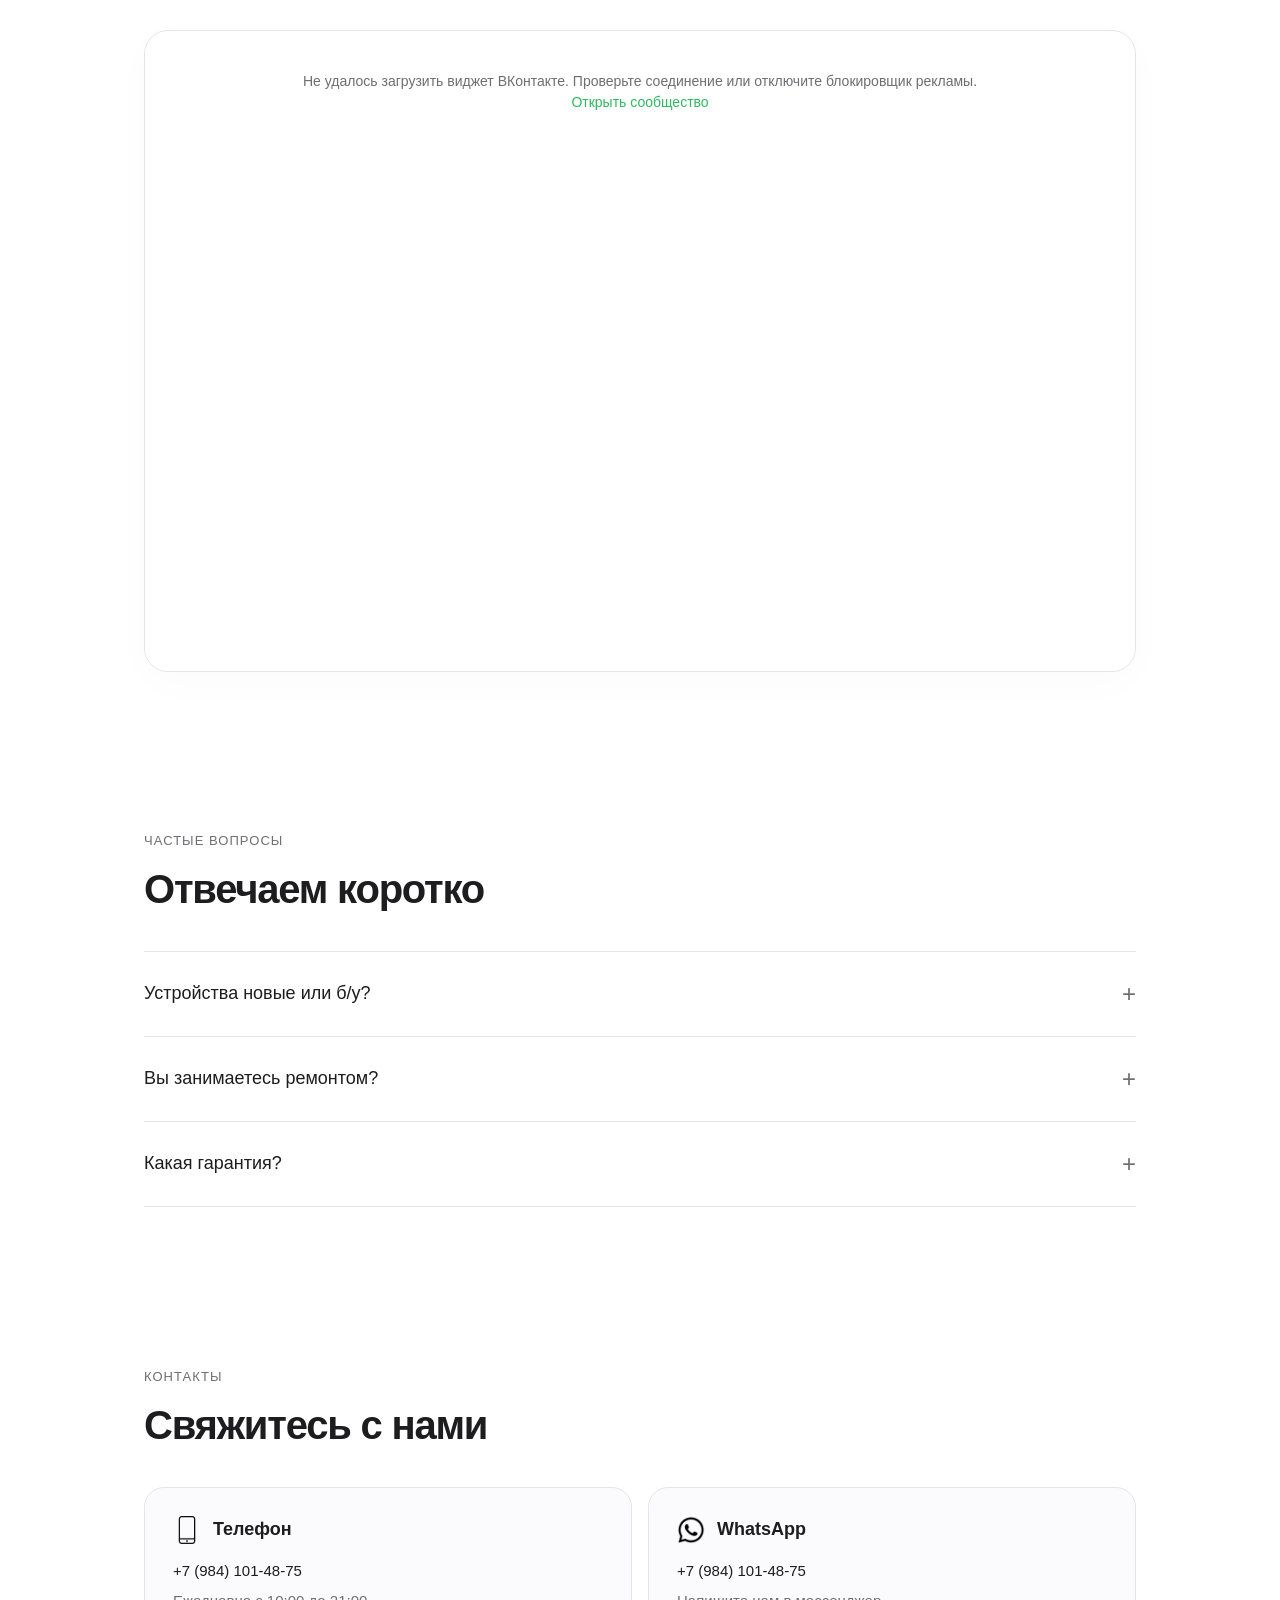
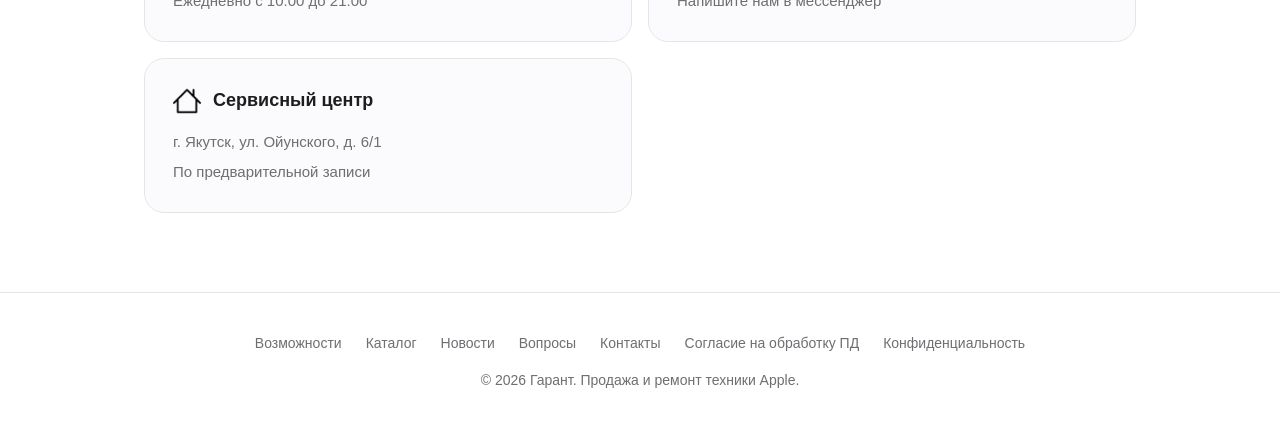
==== commit e626979d: "add description" ====
--- a/index.html
+++ b/index.html
@@ -3,244 +3,10 @@
 <head>
 <meta charset="UTF-8">
 <meta name="viewport" content="width=device-width, initial-scale=1.0">
-<title>Гарант — iPhone и Сервис</title>
-<style>
-  :root {
-    --bg: #ffffff;
-    --bg-card: #fbfbfd;
-    --bg-glass: rgba(0, 0, 0, 0.03);
-    --text: #1d1d1f;
-    --muted: #6e6e73;
-    --line: #e5e5e7;
-    --accent: #2bba5e;
-    --accent-hover: #219b4c;
-    --accent-light: #e8f8ee;
-    --badge-bg: #f5f5f7;
-    --num-bg: rgba(0, 0, 0, 0.02);
-  }
-
-  *{box-sizing:border-box;margin:0;padding:0}
-  html{scroll-behavior:smooth}
-  body{
-    font-family:-apple-system,BlinkMacSystemFont,"SF Pro Display","Segoe UI",Roboto,Helvetica,Arial,sans-serif;
-    background:#ffffff;color:var(--text);-webkit-font-smoothing:antialiased;line-height:1.5;
-    min-height:100vh;overflow-x:hidden;
-  }
-
-  .bg-shapes{position:fixed;top:0;left:0;width:100vw;height:100vh;z-index:-1;pointer-events:none;overflow:hidden;}
-  .shape{position:absolute;border-radius:50%;filter:blur(80px);opacity:0.6;animation:float 20s infinite alternate ease-in-out;}
-  .shape-1{width:500px;height:500px;background:rgba(43,186,94,0.4);top:-100px;left:-100px;animation-duration:25s;}
-  .shape-2{width:400px;height:400px;background:rgba(100,210,255,0.3);top:40%;right:-100px;animation-duration:30s;animation-delay:-5s;}
-  .shape-3{width:600px;height:600px;background:rgba(140,225,171,0.25);bottom:-200px;left:20%;animation-duration:35s;animation-delay:-10s;}
-  @keyframes float{0%{transform:translate(0,0) scale(1)}33%{transform:translate(50px,50px) scale(1.1)}66%{transform:translate(-30px,100px) scale(0.9)}100%{transform:translate(20px,-50px) scale(1.05)}}
-
-  a{color:inherit;text-decoration:none}
-  img{max-width:100%;display:block}
-  .wrap{max-width:1040px;margin:0 auto;padding:0 24px;position:relative;z-index:1;}
-
-  header{position:sticky;top:0;z-index:100;background:rgba(255,255,255,0.7);backdrop-filter:saturate(180%) blur(20px);-webkit-backdrop-filter:saturate(180%) blur(20px);border-bottom:1px solid var(--line);}
-  .nav{max-width:1040px;margin:0 auto;padding:0 24px;height:64px;display:flex;align-items:center;justify-content:space-between;}
-  .logo-link{display:flex;align-items:center;gap:10px}
-  .logo-img{height:28px;width:auto;object-fit:contain;mix-blend-mode:multiply;}
-  .logo{font-size:17px;font-weight:600;letter-spacing:-.02em}
-  .logo span{color:var(--muted)}
-  .nav-right{display:flex;align-items:center;gap:12px}
-  .nav-links{display:flex;gap:24px;font-size:14px;color:var(--muted)}
-  .nav-links a:hover{color:var(--accent)}
-  .nav-contacts{font-size:14px;font-weight:500;color:#fff;background:var(--accent);border-radius:980px;padding:8px 16px;transition:background .2s;}
-  .nav-contacts:hover{background:var(--accent-hover)}
-  .nav-cart{position:relative;background:rgba(255,255,255,.6);border:1px solid var(--line);border-radius:980px;width:44px;height:44px;display:flex;align-items:center;justify-content:center;cursor:pointer;color:var(--text);transition:background .2s,border-color .2s;backdrop-filter:blur(10px)}
-  .nav-cart:hover{background:var(--accent-light);border-color:transparent;color:var(--accent-hover)}
-  .cart-count{position:absolute;top:-4px;right:-4px;background:var(--accent);color:#fff;font-size:11px;font-weight:600;min-width:18px;height:18px;border-radius:9px;display:flex;align-items:center;justify-content:center;padding:0 4px;transition:transform .2s}
-  .cart-count.pop{transform:scale(1.25)}
-  @media(max-width:768px){.nav-links{display:none}}
-
-  .hero{padding:100px 0 60px;text-align:center}
-  .hero-tag{display:inline-block;background:rgba(255,255,255,0.6);border:1px solid var(--line);border-radius:980px;padding:6px 16px;font-size:14px;color:var(--muted);margin-bottom:24px;backdrop-filter:blur(10px);}
-  .hero h1{font-size:clamp(40px,7vw,72px);font-weight:600;letter-spacing:-.03em;line-height:1.1;margin-bottom:24px;}
-  .highlight{background:var(--accent);color:#fff;padding:0 16px;border-radius:16px;display:inline-block;}
-  .hero p{font-size:clamp(16px,2.2vw,20px);color:var(--muted);margin-bottom:40px;max-width:600px;margin-left:auto;margin-right:auto;line-height:1.6;}
-  .hero-buttons{display:flex;gap:16px;flex-wrap:wrap;justify-content:center}
-  .btn-primary{background:var(--accent);color:#fff;border-radius:980px;padding:14px 32px;font-size:16px;font-weight:500;transition:background 0.2s;border:none;cursor:pointer;font-family:inherit;}
-  .btn-primary:hover{background:var(--accent-hover)}
-  .btn-secondary{background:rgba(255,255,255,0.5);color:var(--text);border:1px solid var(--line);border-radius:980px;padding:14px 32px;font-size:16px;font-weight:500;transition:background 0.2s;cursor:pointer;backdrop-filter:blur(10px);font-family:inherit;}
-  .btn-secondary:hover{background:var(--bg-glass)}
-  .hero-image{margin-top:56px;display:flex;justify-content:center;}
-  .hero-image img{max-width:100%;height:auto;max-height:500px;object-fit:contain;filter:drop-shadow(0 20px 40px rgba(0,0,0,0.1));}
-
-  .features-section{padding:40px 0 80px}
-  .features-box{background:rgba(251,251,253,0.8);backdrop-filter:blur(20px);border:1px solid rgba(229,229,231,0.5);border-radius:32px;padding:40px;overflow:hidden;box-shadow:0 10px 40px rgba(0,0,0,0.02);}
-  .features-box h2{font-size:32px;font-weight:600;letter-spacing:-.02em;margin-bottom:32px;}
-  .feature-row{display:flex;justify-content:space-between;align-items:center;padding:24px 0;border-top:1px dashed var(--line);position:relative;}
-  .feature-row:first-of-type{border-top:none}
-  .feature-info h3{font-size:20px;font-weight:600;margin-bottom:8px}
-  .feature-info p{font-size:16px;color:var(--muted);max-width:400px}
-  .feature-num{font-size:120px;font-weight:700;color:var(--num-bg);line-height:0.8;position:absolute;right:0;bottom:-10px;pointer-events:none;user-select:none;}
-
-  section{padding:80px 0;position:relative;z-index:1;}
-  .rubric{font-size:13px;color:var(--muted);text-transform:uppercase;letter-spacing:.08em;margin-bottom:16px;font-weight:500;}
-  h2.section-title{font-size:clamp(28px,4vw,40px);font-weight:600;letter-spacing:-.03em;line-height:1.1;margin-bottom:40px;}
-
-  .toolbar{position:relative;display:flex;flex-wrap:wrap;gap:12px;align-items:center;margin-bottom:32px;background:rgba(255,255,255,0.7);backdrop-filter:blur(20px);border-radius:16px;padding:16px;border:2px solid transparent;background-clip:padding-box;border-image:linear-gradient(135deg,var(--accent),#8ce1ab,var(--bg-card)) 1;}
-  .toolbar::before{content:'';position:absolute;inset:-2px;border-radius:18px;padding:2px;background:linear-gradient(135deg,var(--accent),#b5f0ca,var(--bg-card));-webkit-mask:linear-gradient(#fff 0 0) content-box,linear-gradient(#fff 0 0);-webkit-mask-composite:xor;mask-composite:exclude;pointer-events:none;z-index:-1;}
-  .toolbar select,.toolbar input{appearance:none;-webkit-appearance:none;border:1px solid var(--line);border-radius:12px;padding:10px 32px 10px 16px;font-size:14px;font-family:inherit;background:var(--bg-card);color:var(--text);cursor:pointer;min-width:150px;background-image:url("data:image/svg+xml,%3Csvg xmlns='http://www.w3.org/2000/svg' width='12' height='8' viewBox='0 0 12 8'%3E%3Cpath d='M1 1l5 5 5-5' stroke='%236e6e73' stroke-width='1.5' fill='none' stroke-linecap='round'/%3E%3C/svg%3E");background-repeat:no-repeat;background-position:right 12px center;transition:border-color 0.2s,box-shadow 0.2s;position:relative;z-index:1;}
-  .toolbar input{background-image:none;padding-right:16px;cursor:text;min-width:200px;}
-  .toolbar select:focus,.toolbar input:focus{outline:none;border-color:var(--accent);box-shadow:0 0 0 3px var(--accent-light);}
-  .toolbar .count{margin-left:auto;font-size:14px;color:var(--muted);position:relative;z-index:1;}
-  .toolbar .reset{border:none;background:transparent;font-family:inherit;font-size:14px;color:var(--muted);cursor:pointer;padding:10px 0;transition:color 0.2s;position:relative;z-index:1;}
-  .toolbar .reset:hover{color:var(--accent)}
-
-  .grid{display:grid;grid-template-columns:repeat(auto-fill,minmax(300px,1fr));gap:16px}
-  .card{border:1px solid var(--line);border-radius:20px;padding:24px;background:rgba(251,251,253,0.8);backdrop-filter:blur(10px);display:flex;flex-direction:column;gap:16px;transition:border-color 0.2s,transform 0.2s,box-shadow 0.2s;}
-  .card:hover{border-color:var(--accent);transform:translateY(-2px);box-shadow:0 10px 20px rgba(0,0,0,0.03);}
-  .card-image{width:100%;height:220px;display:flex;align-items:center;justify-content:center;margin-bottom:8px;background:#ffffff;border-radius:12px;padding:16px;}
-  .card-image img{max-width:100%;max-height:100%;object-fit:contain;}
-  .card-title{font-size:18px;font-weight:600;letter-spacing:-.01em}
-  .card-meta{font-size:14px;color:var(--muted)}
-  .badges{display:flex;flex-wrap:wrap;gap:8px;margin-top:4px}
-  .badge{font-size:12px;color:var(--muted);background:var(--bg-glass);padding:4px 10px;border-radius:8px;}
-  .card-bottom{margin-top:auto;display:flex;align-items:center;justify-content:space-between;padding-top:12px;border-top:1px solid var(--line);gap:10px;flex-wrap:wrap}
-  .price{font-size:22px;font-weight:600;letter-spacing:-.02em}
-  .card-actions{display:flex;gap:8px;align-items:center}
-  .buy-btn{background:var(--accent);color:#fff;border:none;border-radius:980px;padding:10px 20px;font-size:14px;font-weight:500;font-family:inherit;cursor:pointer;transition:background .2s;}
-  .buy-btn:hover{background:var(--accent-hover)}
-  .btn-cart{background:rgba(255,255,255,.9);border:1px solid var(--accent);color:var(--accent);border-radius:980px;padding:10px 14px;font-size:14px;font-weight:500;font-family:inherit;cursor:pointer;transition:background .2s,color .2s;display:flex;align-items:center;gap:6px}
-  .btn-cart:hover{background:var(--accent);color:#fff}
-  .empty{grid-column:1/-1;text-align:center;padding:60px 20px;color:var(--muted)}
-
-  .faq{display:flex;flex-direction:column;gap:0}
-  details{border-bottom:1px solid var(--line);padding:24px 0}
-  details:first-child{border-top:1px solid var(--line)}
-  summary{cursor:pointer;font-size:18px;font-weight:500;list-style:none;display:flex;justify-content:space-between;align-items:center;gap:16px;}
-  summary::-webkit-details-marker{display:none}
-  summary::after{content:'+';font-size:24px;font-weight:300;color:var(--muted);transition:transform .2s;flex-shrink:0;}
-  details[open] summary::after{content:'−';color:var(--accent)}
-  details p{margin-top:16px;font-size:15px;color:var(--muted);max-width:720px;line-height:1.6}
-
-  .features-grid{display:grid;grid-template-columns:repeat(2,1fr);gap:16px}
-  .feature-card{background:rgba(251,251,253,0.8);backdrop-filter:blur(10px);border:1px solid var(--line);border-radius:20px;padding:28px;transition:border-color 0.2s;}
-  .feature-card:hover{border-color:var(--accent)}
-  .contact-header{display:flex;align-items:center;gap:12px;margin-bottom:16px}
-  .contact-header h3{margin-bottom:0;font-size:18px;font-weight:600}
-  .contact-icon{width:28px;height:28px;object-fit:contain}
-  .feature-card p{font-size:15px;color:var(--muted)}
-  .feature-card a{color:var(--text);font-weight:500;transition:color 0.2s}
-  .feature-card a:hover{color:var(--accent)}
-
-  .reveal{opacity:0;transform:translateY(28px);transition:opacity .7s cubic-bezier(.22,.61,.36,1),transform .7s cubic-bezier(.22,.61,.36,1);will-change:opacity,transform;}
-  .reveal.is-visible{opacity:1;transform:none}
-  @media (prefers-reduced-motion: reduce){.reveal{opacity:1;transform:none;transition:none}.bg-shapes{display:none}}
-
-  footer{border-top:1px solid var(--line);padding:40px 0;text-align:center;color:var(--muted);font-size:14px;position:relative;z-index:1;}
-  footer .foot-links{display:flex;gap:24px;justify-content:center;margin-bottom:16px;flex-wrap:wrap}
-  footer a:hover{color:var(--accent)}
-
-  @media(max-width:900px){
-    .features-grid{grid-template-columns:1fr}
-    .feature-row{flex-direction:column;align-items:flex-start}
-    .feature-num{position:relative;right:auto;bottom:auto;margin-top:16px;font-size:80px}
-  }
-
-  /* ---------- VK embed ---------- */
-  .vk-embed-wrap{background:rgba(251,251,253,.8);border:1px solid var(--line);border-radius:24px;overflow:hidden;backdrop-filter:blur(20px);box-shadow:0 10px 40px rgba(0,0,0,.02)}
-  .vk-embed-frame{background:#fff;overflow:hidden;border-radius:24px 24px 0 0;min-height:640px}
-  .vk-embed-footer{padding:14px 20px;border-top:1px solid var(--line);text-align:right;font-size:14px}
-  .vk-embed-footer a{color:var(--accent);font-weight:500}
-  .vk-embed-footer a:hover{text-decoration:underline}
-  @media(max-width:640px){.vk-embed-frame{min-height:540px}}
-
-  /* ---------- Модальное окно ---------- */
-  .modal-overlay{
-    position:fixed;inset:0;z-index:1000;
-    background:rgba(0,0,0,0.4);
-    backdrop-filter:blur(6px);-webkit-backdrop-filter:blur(6px);
-    display:none;align-items:center;justify-content:center;
-    padding:20px;opacity:0;transition:opacity .25s ease;
-  }
-  .modal-overlay.open{display:flex;opacity:1;}
-  .modal{
-    background:#fff;border-radius:24px;max-width:480px;width:100%;
-    padding:32px;position:relative;
-    box-shadow:0 24px 80px rgba(0,0,0,0.18);
-    transform:translateY(16px) scale(.98);
-    transition:transform .25s cubic-bezier(.22,.61,.36,1);
-    max-height:calc(100vh - 40px);overflow-y:auto;
-  }
-  .modal-overlay.open .modal{transform:none;}
-  .modal-close{
-    position:absolute;top:16px;right:16px;width:36px;height:36px;
-    border:none;background:var(--bg-glass);border-radius:50%;
-    font-size:20px;color:var(--muted);cursor:pointer;line-height:1;
-    display:flex;align-items:center;justify-content:center;
-    transition:background .2s,color .2s;
-  }
-  .modal-close:hover{background:var(--line);color:var(--text)}
-  .modal h3{font-size:22px;font-weight:600;letter-spacing:-.02em;margin-bottom:6px;padding-right:32px;}
-  .modal-sub{font-size:14px;color:var(--muted);margin-bottom:24px;}
-  .modal-sub strong{color:var(--text);font-weight:600;}
-
-  .form-group{margin-bottom:16px;}
-  .form-group label{display:block;font-size:14px;font-weight:500;margin-bottom:6px;}
-  .form-group label .req{color:var(--accent);}
-  .form-group input{
-    width:100%;border:1px solid var(--line);border-radius:12px;
-    padding:12px 14px;font-size:15px;font-family:inherit;color:var(--text);
-    background:var(--bg-card);transition:border-color .2s,box-shadow .2s;
-  }
-  .form-group input:focus{outline:none;border-color:var(--accent);box-shadow:0 0 0 3px var(--accent-light);}
-  .form-group input.invalid{border-color:#e5484d;box-shadow:0 0 0 3px rgba(229,72,77,.12);}
-  .form-row{display:grid;grid-template-columns:1fr 1fr;gap:12px;}
-  @media(max-width:480px){.form-row{grid-template-columns:1fr}}
-
-  .checkbox-group{display:flex;align-items:flex-start;gap:10px;margin:20px 0 24px;}
-  .checkbox-group input[type="checkbox"]{
-    width:18px;height:18px;flex-shrink:0;margin-top:2px;
-    accent-color:var(--accent);cursor:pointer;
-  }
-  .checkbox-group label{font-size:13px;color:var(--muted);line-height:1.5;cursor:pointer;}
-  .checkbox-group label a{color:var(--accent);font-weight:500;text-decoration:underline;text-underline-offset:2px;}
-  .checkbox-group label a:hover{color:var(--accent-hover);}
-  .checkbox-group.error label{color:#e5484d;}
-
-  .modal .btn-primary{width:100%;padding:14px;font-size:16px;}
-  .modal .btn-primary:disabled{opacity:.5;cursor:not-allowed;}
-
-  .form-error{
-    display:none;background:rgba(229,72,77,.08);color:#c22a2f;
-    border:1px solid rgba(229,72,77,.25);border-radius:10px;
-    padding:10px 14px;font-size:13px;margin-bottom:16px;
-  }
-  .form-error.show{display:block;}
-
-  .success-state{text-align:center;padding:12px 0 4px;}
-  .success-icon{
-    width:64px;height:64px;border-radius:50%;background:var(--accent-light);
-    display:flex;align-items:center;justify-content:center;margin:0 auto 20px;
-    font-size:32px;color:var(--accent);
-  }
-  .success-state h3{margin-bottom:10px;}
-  .success-state p{font-size:15px;color:var(--muted);line-height:1.6;margin-bottom:24px;}
-  .success-state .btn-primary{width:100%;}
-
-  /* ---------- Корзина ---------- */
-  .cart-total{display:flex;justify-content:space-between;align-items:center;padding:16px 0;border-top:1px solid var(--line);margin-top:8px;font-size:16px}
-  .cart-total strong{font-size:20px;letter-spacing:-.02em}
-  .cart-row{display:flex;gap:12px;align-items:center;padding:12px 0;border-bottom:1px solid var(--line)}
-  .cart-row:last-child{border-bottom:none}
-  .cart-row-img{width:56px;height:56px;border-radius:10px;background:#f5f5f7;overflow:hidden;flex-shrink:0;display:flex;align-items:center;justify-content:center}
-  .cart-row-img img{max-width:100%;max-height:100%;object-fit:contain}
-  .cart-row-info{flex:1;min-width:0}
-  .cart-row-title{font-size:14px;font-weight:600;line-height:1.3}
-  .cart-row-meta{font-size:12px;color:var(--muted)}
-  .cart-row-price{font-size:14px;font-weight:600;white-space:nowrap}
-  .cart-qty{display:flex;align-items:center;gap:6px;margin-top:4px}
-  .cart-qty button{width:24px;height:24px;border:1px solid var(--line);border-radius:6px;background:#fff;cursor:pointer;font-family:inherit;line-height:1;color:var(--text)}
-  .cart-qty button:hover{background:var(--accent-light);border-color:transparent;color:var(--accent-hover)}
-  .cart-qty span{font-size:13px;min-width:20px;text-align:center}
-  .cart-remove{background:transparent;border:none;color:var(--muted);cursor:pointer;font-size:18px;padding:4px;line-height:1}
-  .cart-remove:hover{color:#e5484d}
-  .cart-empty{text-align:center;padding:40px 20px;color:var(--muted)}
-</style>
+<title>Гарант — ремонт iPhone и продажа техники Apple в Якутске</title>
+
+<meta name="description" content="Гарант в Якутске: ремонт айфона и iPhone, замена экрана и аккумулятора, продажа новых и б/у iPhone. Гарантия 12 месяцев, бесплатная диагностика.">
+<link rel="stylesheet" href="assets/css/site.css">
 </head>
 <body>
 
@@ -359,7 +125,6 @@
     <h2 class="section-title">Что нового</h2>
     <div class="vk-embed-wrap">
       <div class="vk-embed-frame" id="vk_community"></div>
-      </div>
     </div>
   </div>
 </section>
@@ -545,512 +310,11 @@
   </div>
 </div>
 
-<script>
-const products = [
-  {id:1,  model:"iPhone 18 Pro",     memory:"256 ГБ", color:"Burgundy",        condition:"new",  sim:"eSIM", battery:100, price:128000, image:"https://fdn2.gsmarena.com/vv/bigpic/apple-iphone-15-pro-max.jpg"},
-  {id:2,  model:"iPhone 17 Pro Max", memory:"256 ГБ", color:"Deep Blue",       condition:"new",  sim:"eSIM", battery:100, price:109000, image:"images/iPhone%2017%20Pro%20Max.jpg"},
-  {id:3,  model:"iPhone 17 Pro",     memory:"256 ГБ", color:"Deep Blue",       condition:"new",  sim:"eSIM", battery:100, price:103000, image:"https://fdn2.gsmarena.com/vv/bigpic/apple-iphone-15-pro.jpg"},
-  {id:4,  model:"iPhone 17",         memory:"256 ГБ", color:"Black",           condition:"new",  sim:"SIM",  battery:100, price:85000,  image:"https://fdn2.gsmarena.com/vv/bigpic/apple-iphone-15.jpg"},
-  {id:5,  model:"iPhone 16 Pro Max", memory:"256 ГБ", color:"Desert Titanium", condition:"used", sim:"SIM",  battery:94,  price:75000,  image:"https://fdn2.gsmarena.com/vv/bigpic/apple-iphone-15-pro-max.jpg"},
-  {id:6,  model:"iPhone 15 Pro Max", memory:"256 ГБ", color:"Natural Titanium",condition:"used", sim:"SIM",  battery:100, price:70000,  image:"https://fdn2.gsmarena.com/vv/bigpic/apple-iphone-15-pro-max.jpg"},
-  {id:7,  model:"iPhone 15 Pro",     memory:"256 ГБ", color:"Black Titanium",  condition:"used", sim:"SIM",  battery:100, price:65000,  image:"https://fdn2.gsmarena.com/vv/bigpic/apple-iphone-15-pro.jpg"},
-  {id:8,  model:"iPhone 14 Pro Max", memory:"256 ГБ", color:"Gold",            condition:"used", sim:"SIM",  battery:88,  price:51500,  image:"images/iPhone%2014%20Pro%20Max.jpg"},
-  {id:9,  model:"iPhone 14",         memory:"128 ГБ", color:"Midnight",        condition:"used", sim:"SIM",  battery:100, price:33500,  image:"https://fdn2.gsmarena.com/vv/bigpic/apple-iphone-14.jpg"},
-  {id:10, model:"iPhone 12 Pro",     memory:"256 ГБ", color:"Silver",          condition:"used", sim:"SIM",  battery:100, price:30000,  image:"https://fdn2.gsmarena.com/vv/bigpic/apple-iphone-12-pro.jpg"},
-  {id:11, model:"iPhone 13",         memory:"128 ГБ", color:"Pink",            condition:"used", sim:"SIM",  battery:100, price:29000,  image:"https://fdn2.gsmarena.com/vv/bigpic/apple-iphone-13.jpg"},
-  {id:12, model:"iPhone 11 Pro Max", memory:"512 ГБ", color:"Midnight Green",  condition:"used", sim:"SIM",  battery:100, price:26000,  image:"images/iPhone%2011%20Pro%20Max.jpg"},
-  {id:13, model:"iPhone 12",         memory:"64 ГБ",  color:"Blue",            condition:"used", sim:"SIM",  battery:100, price:17000,  image:"https://fdn2.gsmarena.com/vv/bigpic/apple-iphone-12.jpg"},
-  {id:14, model:"iPhone 11",         memory:"128 ГБ", color:"Red",             condition:"used", sim:"SIM",  battery:100, price:16500,  image:"https://fdn2.gsmarena.com/vv/bigpic/apple-iphone-11.jpg"},
-  {id:15, model:"iPhone 11",         memory:"64 ГБ",  color:"Red",             condition:"used", sim:"SIM",  battery:100, price:13500,  image:"https://fdn2.gsmarena.com/vv/bigpic/apple-iphone-11.jpg"},
-];
-
-const grid = document.getElementById('grid');
-const countEl = document.getElementById('count');
-const fModel = document.getElementById('f-model');
-const fMemory = document.getElementById('f-memory');
-const fCondition = document.getElementById('f-condition');
-const fSort = document.getElementById('f-sort');
-const fSearch = document.getElementById('f-search');
-const resetBtn = document.getElementById('reset');
-
-[...new Set(products.map(p => p.model))].forEach(m => fModel.add(new Option(m, m)));
-[...new Set(products.map(p => p.memory))]
-  .sort((a,b) => parseInt(b) - parseInt(a))
-  .forEach(m => fMemory.add(new Option(m, m)));
-
-const fmt = n => n.toLocaleString('ru-RU') + ' ₽';
-
-function render(){
-  const model = fModel.value, memory = fMemory.value;
-  const condition = fCondition.value, search = fSearch.value.trim().toLowerCase();
-  const sort = fSort.value;
-
-  let list = products.filter(p => {
-    if (model && p.model !== model) return false;
-    if (memory && p.memory !== memory) return false;
-    if (condition && p.condition !== condition) return false;
-    if (search){
-      const hay = `${p.model} ${p.memory} ${p.color} ${p.sim}`.toLowerCase();
-      if (!hay.includes(search)) return false;
-    }
-    return true;
-  });
-
-  if (sort === 'price-asc') list.sort((a,b) => a.price - b.price);
-  else if (sort === 'price-desc') list.sort((a,b) => b.price - a.price);
-  else if (sort === 'battery-desc') list.sort((a,b) => b.battery - a.battery);
-
-  countEl.textContent = `Найдено: ${list.length}`;
-
-  if (!list.length){
-    grid.innerHTML = '<div class="empty">Ничего не найдено. Попробуйте изменить фильтры.</div>';
-    return;
-  }
-
-  grid.innerHTML = list.map(p => {
-    const cond = p.condition === 'new' ? 'Новый' : 'Б/У';
-    return `
-      <article class="card">
-        <div class="card-image">
-          <img src="${p.image}" alt="${p.model}" loading="lazy" onerror="this.src='https://placehold.co/400x400/f5f5f7/6e6e73?text=Нет+фото'">
-        </div>
-        <div>
-          <div class="card-title">${p.model}</div>
-          <div class="card-meta">${p.memory} · ${p.color}</div>
-        </div>
-        <div class="badges">
-          <span class="badge">${cond}</span>
-          <span class="badge">${p.sim}</span>
-          <span class="badge">АКБ ${p.battery}%</span>
-        </div>
-        <div class="card-bottom">
-          <span class="price">${fmt(p.price)}</span>
-          <div class="card-actions">
-            <button class="btn-cart" data-id="${p.id}" title="Добавить в корзину" aria-label="В корзину">
-              <svg width="16" height="16" viewBox="0 0 24 24" fill="none" stroke="currentColor" stroke-width="2" stroke-linecap="round" stroke-linejoin="round"><circle cx="9" cy="21" r="1"/><circle cx="20" cy="21" r="1"/><path d="M1 1h4l2.68 13.39a2 2 0 0 0 2 1.61h9.72a2 2 0 0 0 2-1.61L23 6H6"/></svg>
-            </button>
-            <button class="buy-btn" data-id="${p.id}">Купить</button>
-          </div>
-        </div>
-      </article>
-    `;
-  }).join('');
-}
-
-[fModel, fMemory, fCondition, fSort].forEach(el => el.addEventListener('change', render));
-fSearch.addEventListener('input', render);
-resetBtn.addEventListener('click', () => {
-  fModel.value = ''; fMemory.value = ''; fCondition.value = '';
-  fSort.value = 'default'; fSearch.value = '';
-  render();
-});
-
-/* ---------- КОРЗИНА ---------- */
-const CART_KEY = 'garant_cart_v1';
-const cartBtn = document.getElementById('cartBtn');
-const cartCount = document.getElementById('cartCount');
-
-function cartLoad(){
-  try { return JSON.parse(localStorage.getItem(CART_KEY) || '[]'); }
-  catch(e){ return []; }
-}
-function cartSave(items){
-  localStorage.setItem(CART_KEY, JSON.stringify(items));
-  cartUpdateCount();
-}
-function cartUpdateCount(){
-  const items = cartLoad();
-  const qty = items.reduce((s,i)=>s+i.qty, 0);
-  if (cartCount){
-    cartCount.textContent = qty;
-    cartCount.classList.toggle('pop', qty > 0);
-    setTimeout(()=>cartCount.classList.remove('pop'), 250);
-  }
-}
-function cartAdd(product){
-  const items = cartLoad();
-  const found = items.find(i => i.id === product.id);
-  if (found) found.qty += 1;
-  else items.push({...product, qty: 1});
-  cartSave(items);
-}
-function cartRemove(id){
-  cartSave(cartLoad().filter(i => i.id !== id));
-}
-function cartSetQty(id, qty){
-  const items = cartLoad();
-  const it = items.find(i => i.id === id);
-  if (!it) return;
-  it.qty = Math.max(1, qty|0);
-  cartSave(items);
-}
-function cartTotal(){
-  return cartLoad().reduce((s,i)=>s+i.price*i.qty, 0);
-}
-
-cartUpdateCount();
-
-const cartModal = document.getElementById('cartModal');
-const cartModalClose = document.getElementById('cartModalClose');
-const cartItemsEl = document.getElementById('cartItems');
-const cartTotalRow = document.getElementById('cartTotalRow');
-const cartTotalValue = document.getElementById('cartTotalValue');
-const cartFormState = document.getElementById('cartFormState');
-const cartSuccess = document.getElementById('cartSuccess');
-const cartSuccessClose = document.getElementById('cartSuccessClose');
-const cartFormError = document.getElementById('cartFormError');
-const cartConsentGroup = document.getElementById('cartConsentGroup');
-const cartSubmitBtn = document.getElementById('cartSubmitBtn');
-
-function cartRender(){
-  const items = cartLoad();
-  if (!items.length){
-    cartItemsEl.innerHTML = '<div class="cart-empty">Корзина пуста</div>';
-    cartTotalRow.style.display = 'none';
-    return;
-  }
-  cartTotalRow.style.display = '';
-  cartTotalValue.textContent = fmt(cartTotal());
-  cartItemsEl.innerHTML = items.map(i => `
-    <div class="cart-row">
-      <div class="cart-row-img"><img src="${i.image}" alt=""></div>
-      <div class="cart-row-info">
-        <div class="cart-row-title">${i.model}</div>
-        <div class="cart-row-meta">${i.memory} · ${i.color}</div>
-        <div class="cart-qty">
-          <button type="button" data-act="dec" data-id="${i.id}">−</button>
-          <span>${i.qty}</span>
-          <button type="button" data-act="inc" data-id="${i.id}">+</button>
-        </div>
-      </div>
-      <div class="cart-row-price">${fmt(i.price * i.qty)}</div>
-      <button type="button" class="cart-remove" data-act="del" data-id="${i.id}" title="Удалить">×</button>
-    </div>
-  `).join('');
-}
-
-cartItemsEl.addEventListener('click', e => {
-  const btn = e.target.closest('[data-act]');
-  if (!btn) return;
-  const id = +btn.dataset.id;
-  const act = btn.dataset.act;
-  if (act === 'inc') cartSetQty(id, (cartLoad().find(i=>i.id===id)?.qty||1) + 1);
-  if (act === 'dec') cartSetQty(id, (cartLoad().find(i=>i.id===id)?.qty||1) - 1);
-  if (act === 'del') cartRemove(id);
-  cartRender();
-});
-
-function openCart(){
-  cartFormState.style.display = '';
-  cartSuccess.style.display = 'none';
-  document.getElementById('cartOrderForm').reset();
-  cartFormError.classList.remove('show');
-  cartConsentGroup.classList.remove('error');
-  cartRender();
-  cartModal.classList.add('open');
-  document.body.style.overflow = 'hidden';
-}
-function closeCart(){
-  cartModal.classList.remove('open');
-  document.body.style.overflow = '';
-}
-
-cartBtn.addEventListener('click', openCart);
-cartModalClose.addEventListener('click', closeCart);
-cartModal.addEventListener('click', e => { if (e.target === cartModal) closeCart(); });
-cartSuccessClose.addEventListener('click', closeCart);
-document.addEventListener('keydown', e => {
-  if (e.key === 'Escape' && cartModal.classList.contains('open')) closeCart();
-});
-
-document.getElementById('cartOrderForm').addEventListener('submit', async (e) => {
-  e.preventDefault();
-  cartFormError.classList.remove('show');
-  cartConsentGroup.classList.remove('error');
-
-  const lastName = document.getElementById('cartLastName').value.trim();
-  const firstName = document.getElementById('cartFirstName').value.trim();
-  const phone = document.getElementById('cartPhone').value.trim();
-  const email = document.getElementById('cartEmail').value.trim();
-  const consent = document.getElementById('cartConsent').checked;
-
-  const errs = [];
-  if (!lastName) errs.push('Укажите фамилию');
-  if (!firstName) errs.push('Укажите имя');
-  const phoneClean = phone.replace(/[\s\-()]/g,'');
-  if (!/^(\+7|8)?\d{10}$/.test(phoneClean)) errs.push('Некорректный телефон');
-  if (!/^[^\s@]+@[^\s@]+\.[^\s@]{2,}$/.test(email)) errs.push('Некорректная почта');
-  if (!consent) { cartConsentGroup.classList.add('error'); errs.push('Нужно согласие'); }
-
-  const items = cartLoad();
-  if (!items.length) errs.push('Корзина пуста');
-
-  if (errs.length){
-    cartFormError.textContent = errs.join('. ');
-    cartFormError.classList.add('show');
-    return;
-  }
-
-  cartSubmitBtn.disabled = true;
-  const orig = cartSubmitBtn.textContent;
-  cartSubmitBtn.textContent = 'Отправка…';
-
-  try {
-    const res = await fetch('order.php', {
-      method: 'POST',
-      headers: {'Content-Type':'application/json'},
-      body: JSON.stringify({
-        lastName, firstName, phone, email, consent: true,
-        items: items.map(i => ({ model:i.model, memory:i.memory, color:i.color, price:i.price, qty:i.qty }))
-      })
-    });
-    const data = await res.json();
-    if (!data.ok) throw new Error(data.error || 'Ошибка');
-    fetch('cart.php?action=save', {
-      method:'POST',
-      headers:{'Content-Type':'application/json'},
-      body: JSON.stringify({ customer: `${lastName} ${firstName}`, phone, email, items })
-    }).catch(()=>{});
-    cartSave([]);
-    cartRender();
-    cartFormState.style.display = 'none';
-    cartSuccess.style.display = '';
-  } catch(err){
-    cartFormError.textContent = err.message;
-    cartFormError.classList.add('show');
-  } finally {
-    cartSubmitBtn.disabled = false;
-    cartSubmitBtn.textContent = orig;
-  }
-});
-
-/* ---------- Одиночное модальное окно (Купить) ---------- */
-const orderModal = document.getElementById('orderModal');
-const modalClose = document.getElementById('modalClose');
-const orderForm = document.getElementById('orderForm');
-const orderProduct = document.getElementById('orderProduct');
-const formState = document.getElementById('formState');
-const successState = document.getElementById('successState');
-const successText = document.getElementById('successText');
-const successClose = document.getElementById('successClose');
-const formError = document.getElementById('formError');
-const consentGroup = document.getElementById('consentGroup');
-const submitBtn = document.getElementById('submitBtn');
-
-let currentProduct = null;
-
-function openModal(product){
-  currentProduct = product;
-  orderProduct.innerHTML = `<strong>${product.model}</strong> · ${product.memory} · ${product.color} — <strong>${fmt(product.price)}</strong>`;
-  formState.style.display = '';
-  successState.style.display = 'none';
-  orderForm.reset();
-  clearErrors();
-  orderModal.classList.add('open');
-  document.body.style.overflow = 'hidden';
-  setTimeout(() => document.getElementById('lastName').focus(), 120);
-}
-function closeModal(){
-  orderModal.classList.remove('open');
-  document.body.style.overflow = '';
-}
-function clearErrors(){
-  formError.classList.remove('show');
-  formError.textContent = '';
-  orderForm.querySelectorAll('.invalid').forEach(el => el.classList.remove('invalid'));
-  consentGroup.classList.remove('error');
-}
-function showError(msg){
-  formError.textContent = msg;
-  formError.classList.add('show');
-  formError.scrollIntoView({ behavior: 'smooth', block: 'nearest' });
-}
-
-grid.addEventListener('click', e => {
-  const add = e.target.closest('.btn-cart');
-  if (add){
-    const p = products.find(x => x.id === +add.dataset.id);
-    if (p){
-      cartAdd(p);
-      add.innerHTML = '✓';
-      setTimeout(()=>add.innerHTML = `<svg width="16" height="16" viewBox="0 0 24 24" fill="none" stroke="currentColor" stroke-width="2" stroke-linecap="round" stroke-linejoin="round"><circle cx="9" cy="21" r="1"/><circle cx="20" cy="21" r="1"/><path d="M1 1h4l2.68 13.39a2 2 0 0 0 2 1.61h9.72a2 2 0 0 0 2-1.61L23 6H6"/></svg>`, 900);
-    }
-    return;
-  }
-  const buy = e.target.closest('.buy-btn');
-  if (!buy) return;
-  const p = products.find(x => x.id === +buy.dataset.id);
-  if (p) openModal(p);
-});
-
-modalClose.addEventListener('click', closeModal);
-orderModal.addEventListener('click', e => {
-  if (e.target === orderModal) closeModal();
-});
-document.addEventListener('keydown', e => {
-  if (e.key === 'Escape' && orderModal.classList.contains('open')) closeModal();
-});
-successClose.addEventListener('click', closeModal);
-
-function validate(){
-  clearErrors();
-  let valid = true;
-  let firstInvalid = null;
-
-  const lastName = document.getElementById('lastName');
-  const firstName = document.getElementById('firstName');
-  const phone = document.getElementById('phone');
-  const email = document.getElementById('email');
-  const consent = document.getElementById('consent');
-
-  const markInvalid = (el) => {
-    el.classList.add('invalid');
-    if (!firstInvalid) firstInvalid = el;
-    valid = false;
-  };
-
-  if (!lastName.value.trim()) markInvalid(lastName);
-  if (!firstName.value.trim()) markInvalid(firstName);
-
-  const phoneClean = phone.value.replace(/[\s\-()]/g, '');
-  if (!/^(\+7|8)?\d{10}$/.test(phoneClean)) markInvalid(phone);
-
-  if (!/^[^\s@]+@[^\s@]+\.[^\s@]{2,}$/.test(email.value.trim())) markInvalid(email);
-
-  if (!consent.checked){
-    consentGroup.classList.add('error');
-    valid = false;
-  }
-
-  if (!valid){
-    if (!consent.checked && !formError.textContent){
-      showError('Необходимо дать согласие на обработку персональных данных.');
-    } else if (!formError.textContent){
-      showError('Пожалуйста, проверьте правильность заполнения полей.');
-    }
-    if (firstInvalid) firstInvalid.focus();
-  }
-
-  return valid;
-}
-
-orderForm.addEventListener('submit', e => {
-  e.preventDefault();
-  if (!validate()) return;
-
-  if (!currentProduct){ closeModal(); return; }
-
-  submitBtn.disabled = true;
-  submitBtn.textContent = 'Отправка…';
-
-  const payload = {
-    product: `${currentProduct.model} ${currentProduct.memory} ${currentProduct.color}`,
-    price: currentProduct.price,
-    lastName: document.getElementById('lastName').value.trim(),
-    firstName: document.getElementById('firstName').value.trim(),
-    phone: document.getElementById('phone').value.trim(),
-    email: document.getElementById('email').value.trim(),
-    consent: document.getElementById('consent').checked
-  };
-
-  fetch('order.php', {
-    method: 'POST',
-    headers: { 'Content-Type': 'application/json' },
-    body: JSON.stringify(payload)
-  })
-    .then(r => r.json().catch(() => ({ ok: false, error: 'Некорректный ответ сервера.' })))
-    .then(res => {
-      if (!res.ok) throw new Error(res.error || 'Не удалось отправить заявку.');
-      successText.textContent = `Спасибо, ${payload.firstName}! Заявка №${res.id} на ${currentProduct.model} ${currentProduct.memory} принята. Мы свяжемся с вами по телефону или почте для подтверждения.`;
-      formState.style.display = 'none';
-      successState.style.display = '';
-    })
-    .catch(err => {
-      showError(err.message || 'Не удалось отправить заявку. Попробуйте позже.');
-    })
-    .finally(() => {
-      submitBtn.disabled = false;
-      submitBtn.textContent = 'Отправить заявку';
-    });
-});
-
-['lastName','firstName','phone','email'].forEach(id => {
-  document.getElementById(id).addEventListener('input', function(){
-    this.classList.remove('invalid');
-  });
-});
-document.getElementById('consent').addEventListener('change', function(){
-  if (this.checked) consentGroup.classList.remove('error');
-});
-
-render();
-
-/* ---------- Появление секций ---------- */
-(function(){
-  const items = document.querySelectorAll('.reveal');
-  if (!('IntersectionObserver' in window)){
-    items.forEach(el => el.classList.add('is-visible'));
-    return;
-  }
-  const observer = new IntersectionObserver((entries) => {
-    entries.forEach(entry => {
-      if (entry.isIntersecting){
-        entry.target.classList.add('is-visible');
-        observer.unobserve(entry.target);
-      }
-    });
-  }, { threshold: 0.01, rootMargin: '0px 0px -40px 0px' });
-  items.forEach(el => observer.observe(el));
-
-  // Страховка: если элемент уже в вьюпорте при загрузке — показать сразу
-  const revealVisible = () => {
-    items.forEach(el => {
-      if (el.classList.contains('is-visible')) return;
-      const r = el.getBoundingClientRect();
-      if (r.top < window.innerHeight && r.bottom > 0){
-        el.classList.add('is-visible');
-      }
-    });
-  };
-  revealVisible();
-  window.addEventListener('load', revealVisible);
-  setTimeout(revealVisible, 300);
-})();
-
-/* ---------- VK виджет сообщества notebookgarant ----------
-   ВАЖНО: чтобы виджет заработал, замените VK_GROUP_ID на ЧИСЛОВОЙ ID
-   сообщества https://vk.com/notebookgarant.
-   Где узнать: откройте сообщество → «Управление» → «Настройки» → «ID сообщества».
-   Либо посмотрите в адресной строке на странице статистики: vk.com/stats?gid=XXXXX
-   Пока ID = 0, виджет не отображается (это безопасно, сайт работает).
-------------------------------------------------------------- */
-(function(){
-  var VK_GROUP_ID = 72258761; // <-- ЗАМЕНИТЕ НА ЧИСЛО (например, 12345678)
-
-  if (!VK_GROUP_ID) {
-    var el = document.getElementById('vk_community');
-    if (el) el.innerHTML = '<div style="padding:40px;text-align:center;color:#6e6e73;font-size:14px">' +
-      'Виджет ВКонтакте не настроен. Укажите числовой ID сообщества в коде страницы.<br>' +
-      'Сообщество: <a href="https://vk.com/notebookgarant" target="_blank" rel="noopener" style="color:#2bba5e;font-weight:500">vk.com/notebookgarant</a></div>';
-    return;
-  }
-
-  window.vkAsyncInit = function(){
-    VK.Widgets.Group("vk_community", {
-      mode: 4,
-      width: "auto",
-      height: 640,
-      color1: 'FFFFFF',
-      color2: '1D1D1F',
-      color3: '2BBA5E'
-    }, VK_GROUP_ID);
-  };
-  var s = document.createElement('script');
-  s.src = 'https://vk.com/js/api/openapi.js?169';
-  s.async = true;
-  s.onload = function(){ if (window.vkAsyncInit) window.vkAsyncInit(); };
-  document.head.appendChild(s);
-})();
-</script>
+<!-- Порядок важен: products → cart → order-modal → vk → site -->
+<script src="assets/js/products.js"></script>
+<script src="assets/js/cart.js"></script>
+<script src="assets/js/order-modal.js"></script>
+<script src="assets/js/vk.js"></script>
+<script src="assets/js/site.js"></script>
 </body>
 </html>
--- a/assets/css/site.css
+++ b/assets/css/site.css
@@ -0,0 +1,255 @@
+/* ============================================================
+   Гарант — сайт. Стили
+   ============================================================ */
+
+:root {
+  --bg: #ffffff;
+  --bg-card: #fbfbfd;
+  --bg-glass: rgba(0, 0, 0, 0.03);
+  --text: #1d1d1f;
+  --muted: #6e6e73;
+  --line: #e5e5e7;
+  --accent: #2bba5e;
+  --accent-hover: #219b4c;
+  --accent-light: #e8f8ee;
+  --badge-bg: #f5f5f7;
+  --num-bg: rgba(0, 0, 0, 0.02);
+}
+
+*{box-sizing:border-box;margin:0;padding:0}
+html{scroll-behavior:smooth}
+body{
+  font-family:-apple-system,BlinkMacSystemFont,"SF Pro Display","Segoe UI",Roboto,Helvetica,Arial,sans-serif;
+  background:#ffffff;color:var(--text);-webkit-font-smoothing:antialiased;line-height:1.5;
+  min-height:100vh;overflow-x:hidden;
+}
+
+/* ---------- Background shapes ---------- */
+.bg-shapes{position:fixed;top:0;left:0;width:100vw;height:100vh;z-index:-1;pointer-events:none;overflow:hidden;}
+.shape{position:absolute;border-radius:50%;filter:blur(80px);opacity:0.6;animation:float 20s infinite alternate ease-in-out;}
+.shape-1{width:500px;height:500px;background:rgba(43,186,94,0.4);top:-100px;left:-100px;animation-duration:25s;}
+.shape-2{width:400px;height:400px;background:rgba(100,210,255,0.3);top:40%;right:-100px;animation-duration:30s;animation-delay:-5s;}
+.shape-3{width:600px;height:600px;background:rgba(140,225,171,0.25);bottom:-200px;left:20%;animation-duration:35s;animation-delay:-10s;}
+@keyframes float{
+  0%{transform:translate(0,0) scale(1)}
+  33%{transform:translate(50px,50px) scale(1.1)}
+  66%{transform:translate(-30px,100px) scale(0.9)}
+  100%{transform:translate(20px,-50px) scale(1.05)}
+}
+
+a{color:inherit;text-decoration:none}
+img{max-width:100%;display:block}
+.wrap{max-width:1040px;margin:0 auto;padding:0 24px;position:relative;z-index:1;}
+
+/* ---------- Header ---------- */
+header{position:sticky;top:0;z-index:100;background:rgba(255,255,255,0.7);backdrop-filter:saturate(180%) blur(20px);-webkit-backdrop-filter:saturate(180%) blur(20px);border-bottom:1px solid var(--line);}
+.nav{max-width:1040px;margin:0 auto;padding:0 24px;height:64px;display:flex;align-items:center;justify-content:space-between;}
+.logo-link{display:flex;align-items:center;gap:10px}
+.logo-img{height:28px;width:auto;object-fit:contain;mix-blend-mode:multiply;}
+.logo{font-size:17px;font-weight:600;letter-spacing:-.02em}
+.logo span{color:var(--muted)}
+.nav-right{display:flex;align-items:center;gap:12px}
+.nav-links{display:flex;gap:24px;font-size:14px;color:var(--muted)}
+.nav-links a:hover{color:var(--accent)}
+.nav-contacts{font-size:14px;font-weight:500;color:#fff;background:var(--accent);border-radius:980px;padding:8px 16px;transition:background .2s;}
+.nav-contacts:hover{background:var(--accent-hover)}
+.nav-cart{position:relative;background:rgba(255,255,255,.6);border:1px solid var(--line);border-radius:980px;width:44px;height:44px;display:flex;align-items:center;justify-content:center;cursor:pointer;color:var(--text);transition:background .2s,border-color .2s;backdrop-filter:blur(10px)}
+.nav-cart:hover{background:var(--accent-light);border-color:transparent;color:var(--accent-hover)}
+.cart-count{position:absolute;top:-4px;right:-4px;background:var(--accent);color:#fff;font-size:11px;font-weight:600;min-width:18px;height:18px;border-radius:9px;display:flex;align-items:center;justify-content:center;padding:0 4px;transition:transform .2s}
+.cart-count.pop{transform:scale(1.25)}
+@media(max-width:768px){.nav-links{display:none}}
+
+/* ---------- Hero ---------- */
+.hero{padding:100px 0 60px;text-align:center}
+.hero-tag{display:inline-block;background:rgba(255,255,255,0.6);border:1px solid var(--line);border-radius:980px;padding:6px 16px;font-size:14px;color:var(--muted);margin-bottom:24px;backdrop-filter:blur(10px);}
+.hero h1{font-size:clamp(40px,7vw,72px);font-weight:600;letter-spacing:-.03em;line-height:1.1;margin-bottom:24px;}
+.highlight{background:var(--accent);color:#fff;padding:0 16px;border-radius:16px;display:inline-block;}
+.hero p{font-size:clamp(16px,2.2vw,20px);color:var(--muted);margin-bottom:40px;max-width:600px;margin-left:auto;margin-right:auto;line-height:1.6;}
+.hero-buttons{display:flex;gap:16px;flex-wrap:wrap;justify-content:center}
+.btn-primary{background:var(--accent);color:#fff;border-radius:980px;padding:14px 32px;font-size:16px;font-weight:500;transition:background 0.2s;border:none;cursor:pointer;font-family:inherit;}
+.btn-primary:hover{background:var(--accent-hover)}
+.btn-secondary{background:rgba(255,255,255,0.5);color:var(--text);border:1px solid var(--line);border-radius:980px;padding:14px 32px;font-size:16px;font-weight:500;transition:background 0.2s;cursor:pointer;backdrop-filter:blur(10px);font-family:inherit;}
+.btn-secondary:hover{background:var(--bg-glass)}
+.hero-image{margin-top:56px;display:flex;justify-content:center;}
+.hero-image img{max-width:100%;height:auto;max-height:500px;object-fit:contain;filter:drop-shadow(0 20px 40px rgba(0,0,0,0.1));}
+
+/* ---------- Features section ---------- */
+.features-section{padding:40px 0 80px}
+.features-box{background:rgba(251,251,253,0.8);backdrop-filter:blur(20px);border:1px solid rgba(229,229,231,0.5);border-radius:32px;padding:40px;overflow:hidden;box-shadow:0 10px 40px rgba(0,0,0,0.02);}
+.features-box h2{font-size:32px;font-weight:600;letter-spacing:-.02em;margin-bottom:32px;}
+.feature-row{display:flex;justify-content:space-between;align-items:center;padding:24px 0;border-top:1px dashed var(--line);position:relative;}
+.feature-row:first-of-type{border-top:none}
+.feature-info h3{font-size:20px;font-weight:600;margin-bottom:8px}
+.feature-info p{font-size:16px;color:var(--muted);max-width:400px}
+.feature-num{font-size:120px;font-weight:700;color:var(--num-bg);line-height:0.8;position:absolute;right:0;bottom:-10px;pointer-events:none;user-select:none;}
+
+/* ---------- Sections ---------- */
+section{padding:80px 0;position:relative;z-index:1;}
+.rubric{font-size:13px;color:var(--muted);text-transform:uppercase;letter-spacing:.08em;margin-bottom:16px;font-weight:500;}
+h2.section-title{font-size:clamp(28px,4vw,40px);font-weight:600;letter-spacing:-.03em;line-height:1.1;margin-bottom:40px;}
+
+/* ---------- Catalog toolbar ---------- */
+.toolbar{position:relative;display:flex;flex-wrap:wrap;gap:12px;align-items:center;margin-bottom:32px;background:rgba(255,255,255,0.7);backdrop-filter:blur(20px);border-radius:16px;padding:16px;border:2px solid transparent;background-clip:padding-box;border-image:linear-gradient(135deg,var(--accent),#8ce1ab,var(--bg-card)) 1;}
+.toolbar::before{content:'';position:absolute;inset:-2px;border-radius:18px;padding:2px;background:linear-gradient(135deg,var(--accent),#b5f0ca,var(--bg-card));-webkit-mask:linear-gradient(#fff 0 0) content-box,linear-gradient(#fff 0 0);-webkit-mask-composite:xor;mask-composite:exclude;pointer-events:none;z-index:-1;}
+.toolbar select,.toolbar input{appearance:none;-webkit-appearance:none;border:1px solid var(--line);border-radius:12px;padding:10px 32px 10px 16px;font-size:14px;font-family:inherit;background:var(--bg-card);color:var(--text);cursor:pointer;min-width:150px;background-image:url("data:image/svg+xml,%3Csvg xmlns='http://www.w3.org/2000/svg' width='12' height='8' viewBox='0 0 12 8'%3E%3Cpath d='M1 1l5 5 5-5' stroke='%236e6e73' stroke-width='1.5' fill='none' stroke-linecap='round'/%3E%3C/svg%3E");background-repeat:no-repeat;background-position:right 12px center;transition:border-color 0.2s,box-shadow 0.2s;position:relative;z-index:1;}
+.toolbar input{background-image:none;padding-right:16px;cursor:text;min-width:200px;}
+.toolbar select:focus,.toolbar input:focus{outline:none;border-color:var(--accent);box-shadow:0 0 0 3px var(--accent-light);}
+.toolbar .count{margin-left:auto;font-size:14px;color:var(--muted);position:relative;z-index:1;}
+.toolbar .reset{border:none;background:transparent;font-family:inherit;font-size:14px;color:var(--muted);cursor:pointer;padding:10px 0;transition:color 0.2s;position:relative;z-index:1;}
+.toolbar .reset:hover{color:var(--accent)}
+
+/* ---------- Catalog grid ---------- */
+.grid{display:grid;grid-template-columns:repeat(auto-fill,minmax(300px,1fr));gap:16px}
+.card{border:1px solid var(--line);border-radius:20px;padding:24px;background:rgba(251,251,253,0.8);backdrop-filter:blur(10px);display:flex;flex-direction:column;gap:16px;transition:border-color 0.2s,transform 0.2s,box-shadow 0.2s;}
+.card:hover{border-color:var(--accent);transform:translateY(-2px);box-shadow:0 10px 20px rgba(0,0,0,0.03);}
+.card-image{width:100%;height:220px;display:flex;align-items:center;justify-content:center;margin-bottom:8px;background:#ffffff;border-radius:12px;padding:16px;}
+.card-image img{max-width:100%;max-height:100%;object-fit:contain;}
+.card-title{font-size:18px;font-weight:600;letter-spacing:-.01em}
+.card-meta{font-size:14px;color:var(--muted)}
+.badges{display:flex;flex-wrap:wrap;gap:8px;margin-top:4px}
+.badge{font-size:12px;color:var(--muted);background:var(--bg-glass);padding:4px 10px;border-radius:8px;}
+.card-bottom{margin-top:auto;display:flex;align-items:center;justify-content:space-between;padding-top:12px;border-top:1px solid var(--line);gap:10px;flex-wrap:wrap}
+.price{font-size:22px;font-weight:600;letter-spacing:-.02em}
+.card-actions{display:flex;gap:8px;align-items:center}
+.buy-btn{background:var(--accent);color:#fff;border:none;border-radius:980px;padding:10px 20px;font-size:14px;font-weight:500;font-family:inherit;cursor:pointer;transition:background .2s;}
+.buy-btn:hover{background:var(--accent-hover)}
+.btn-cart{background:rgba(255,255,255,.9);border:1px solid var(--accent);color:var(--accent);border-radius:980px;padding:10px 14px;font-size:14px;font-weight:500;font-family:inherit;cursor:pointer;transition:background .2s,color .2s;display:flex;align-items:center;gap:6px}
+.btn-cart:hover{background:var(--accent);color:#fff}
+.empty{grid-column:1/-1;text-align:center;padding:60px 20px;color:var(--muted)}
+
+/* ---------- FAQ ---------- */
+.faq{display:flex;flex-direction:column;gap:0}
+details{border-bottom:1px solid var(--line);padding:24px 0}
+details:first-child{border-top:1px solid var(--line)}
+summary{cursor:pointer;font-size:18px;font-weight:500;list-style:none;display:flex;justify-content:space-between;align-items:center;gap:16px;}
+summary::-webkit-details-marker{display:none}
+summary::after{content:'+';font-size:24px;font-weight:300;color:var(--muted);transition:transform .2s;flex-shrink:0;}
+details[open] summary::after{content:'−';color:var(--accent)}
+details p{margin-top:16px;font-size:15px;color:var(--muted);max-width:720px;line-height:1.6}
+
+/* ---------- Features grid (contacts) ---------- */
+.features-grid{display:grid;grid-template-columns:repeat(2,1fr);gap:16px}
+.feature-card{background:rgba(251,251,253,0.8);backdrop-filter:blur(10px);border:1px solid var(--line);border-radius:20px;padding:28px;transition:border-color 0.2s;}
+.feature-card:hover{border-color:var(--accent)}
+.contact-header{display:flex;align-items:center;gap:12px;margin-bottom:16px}
+.contact-header h3{margin-bottom:0;font-size:18px;font-weight:600}
+.contact-icon{width:28px;height:28px;object-fit:contain}
+.feature-card p{font-size:15px;color:var(--muted)}
+.feature-card a{color:var(--text);font-weight:500;transition:color 0.2s}
+.feature-card a:hover{color:var(--accent)}
+
+/* ---------- Reveal ---------- */
+.reveal{opacity:0;transform:translateY(28px);transition:opacity .7s cubic-bezier(.22,.61,.36,1),transform .7s cubic-bezier(.22,.61,.36,1);will-change:opacity,transform;}
+.reveal.is-visible{opacity:1;transform:none}
+@media (prefers-reduced-motion: reduce){.reveal{opacity:1;transform:none;transition:none}.bg-shapes{display:none}}
+
+/* ---------- Footer ---------- */
+footer{border-top:1px solid var(--line);padding:40px 0;text-align:center;color:var(--muted);font-size:14px;position:relative;z-index:1;}
+footer .foot-links{display:flex;gap:24px;justify-content:center;margin-bottom:16px;flex-wrap:wrap}
+footer a:hover{color:var(--accent)}
+
+@media(max-width:900px){
+  .features-grid{grid-template-columns:1fr}
+  .feature-row{flex-direction:column;align-items:flex-start}
+  .feature-num{position:relative;right:auto;bottom:auto;margin-top:16px;font-size:80px}
+}
+
+/* ---------- VK embed ---------- */
+.vk-embed-wrap{background:rgba(251,251,253,.8);border:1px solid var(--line);border-radius:24px;overflow:hidden;backdrop-filter:blur(20px);box-shadow:0 10px 40px rgba(0,0,0,.02)}
+.vk-embed-frame{background:#fff;overflow:hidden;border-radius:24px 24px 0 0;min-height:640px}
+.vk-embed-footer{padding:14px 20px;border-top:1px solid var(--line);text-align:right;font-size:14px}
+.vk-embed-footer a{color:var(--accent);font-weight:500}
+.vk-embed-footer a:hover{text-decoration:underline}
+@media(max-width:640px){.vk-embed-frame{min-height:540px}}
+
+/* ---------- Modal ---------- */
+.modal-overlay{
+  position:fixed;inset:0;z-index:1000;
+  background:rgba(0,0,0,0.4);
+  backdrop-filter:blur(6px);-webkit-backdrop-filter:blur(6px);
+  display:none;align-items:center;justify-content:center;
+  padding:20px;opacity:0;transition:opacity .25s ease;
+}
+.modal-overlay.open{display:flex;opacity:1;}
+.modal{
+  background:#fff;border-radius:24px;max-width:480px;width:100%;
+  padding:32px;position:relative;
+  box-shadow:0 24px 80px rgba(0,0,0,0.18);
+  transform:translateY(16px) scale(.98);
+  transition:transform .25s cubic-bezier(.22,.61,.36,1);
+  max-height:calc(100vh - 40px);overflow-y:auto;
+}
+.modal-overlay.open .modal{transform:none;}
+.modal-close{
+  position:absolute;top:16px;right:16px;width:36px;height:36px;
+  border:none;background:var(--bg-glass);border-radius:50%;
+  font-size:20px;color:var(--muted);cursor:pointer;line-height:1;
+  display:flex;align-items:center;justify-content:center;
+  transition:background .2s,color .2s;
+}
+.modal-close:hover{background:var(--line);color:var(--text)}
+.modal h3{font-size:22px;font-weight:600;letter-spacing:-.02em;margin-bottom:6px;padding-right:32px;}
+.modal-sub{font-size:14px;color:var(--muted);margin-bottom:24px;}
+.modal-sub strong{color:var(--text);font-weight:600;}
+
+.form-group{margin-bottom:16px;}
+.form-group label{display:block;font-size:14px;font-weight:500;margin-bottom:6px;}
+.form-group label .req{color:var(--accent);}
+.form-group input{
+  width:100%;border:1px solid var(--line);border-radius:12px;
+  padding:12px 14px;font-size:15px;font-family:inherit;color:var(--text);
+  background:var(--bg-card);transition:border-color .2s,box-shadow .2s;
+}
+.form-group input:focus{outline:none;border-color:var(--accent);box-shadow:0 0 0 3px var(--accent-light);}
+.form-group input.invalid{border-color:#e5484d;box-shadow:0 0 0 3px rgba(229,72,77,.12);}
+.form-row{display:grid;grid-template-columns:1fr 1fr;gap:12px;}
+@media(max-width:480px){.form-row{grid-template-columns:1fr}}
+
+.checkbox-group{display:flex;align-items:flex-start;gap:10px;margin:20px 0 24px;}
+.checkbox-group input[type="checkbox"]{
+  width:18px;height:18px;flex-shrink:0;margin-top:2px;
+  accent-color:var(--accent);cursor:pointer;
+}
+.checkbox-group label{font-size:13px;color:var(--muted);line-height:1.5;cursor:pointer;}
+.checkbox-group label a{color:var(--accent);font-weight:500;text-decoration:underline;text-underline-offset:2px;}
+.checkbox-group label a:hover{color:var(--accent-hover);}
+.checkbox-group.error label{color:#e5484d;}
+
+.modal .btn-primary{width:100%;padding:14px;font-size:16px;}
+.modal .btn-primary:disabled{opacity:.5;cursor:not-allowed;}
+
+.form-error{
+  display:none;background:rgba(229,72,77,.08);color:#c22a2f;
+  border:1px solid rgba(229,72,77,.25);border-radius:10px;
+  padding:10px 14px;font-size:13px;margin-bottom:16px;
+}
+.form-error.show{display:block;}
+
+.success-state{text-align:center;padding:12px 0 4px;}
+.success-icon{
+  width:64px;height:64px;border-radius:50%;background:var(--accent-light);
+  display:flex;align-items:center;justify-content:center;margin:0 auto 20px;
+  font-size:32px;color:var(--accent);
+}
+.success-state h3{margin-bottom:10px;}
+.success-state p{font-size:15px;color:var(--muted);line-height:1.6;margin-bottom:24px;}
+.success-state .btn-primary{width:100%;}
+
+/* ---------- Cart ---------- */
+.cart-total{display:flex;justify-content:space-between;align-items:center;padding:16px 0;border-top:1px solid var(--line);margin-top:8px;font-size:16px}
+.cart-total strong{font-size:20px;letter-spacing:-.02em}
+.cart-row{display:flex;gap:12px;align-items:center;padding:12px 0;border-bottom:1px solid var(--line)}
+.cart-row:last-child{border-bottom:none}
+.cart-row-img{width:56px;height:56px;border-radius:10px;background:#f5f5f7;overflow:hidden;flex-shrink:0;display:flex;align-items:center;justify-content:center}
+.cart-row-img img{max-width:100%;max-height:100%;object-fit:contain}
+.cart-row-info{flex:1;min-width:0}
+.cart-row-title{font-size:14px;font-weight:600;line-height:1.3}
+.cart-row-meta{font-size:12px;color:var(--muted)}
+.cart-row-price{font-size:14px;font-weight:600;white-space:nowrap}
+.cart-qty{display:flex;align-items:center;gap:6px;margin-top:4px}
+.cart-qty button{width:24px;height:24px;border:1px solid var(--line);border-radius:6px;background:#fff;cursor:pointer;font-family:inherit;line-height:1;color:var(--text)}
+.cart-qty button:hover{background:var(--accent-light);border-color:transparent;color:var(--accent-hover)}
+.cart-qty span{font-size:13px;min-width:20px;text-align:center}
+.cart-remove{background:transparent;border:none;color:var(--muted);cursor:pointer;font-size:18px;padding:4px;line-height:1}
+.cart-remove:hover{color:#e5484d}
+.cart-empty{text-align:center;padding:40px 20px;color:var(--muted)}
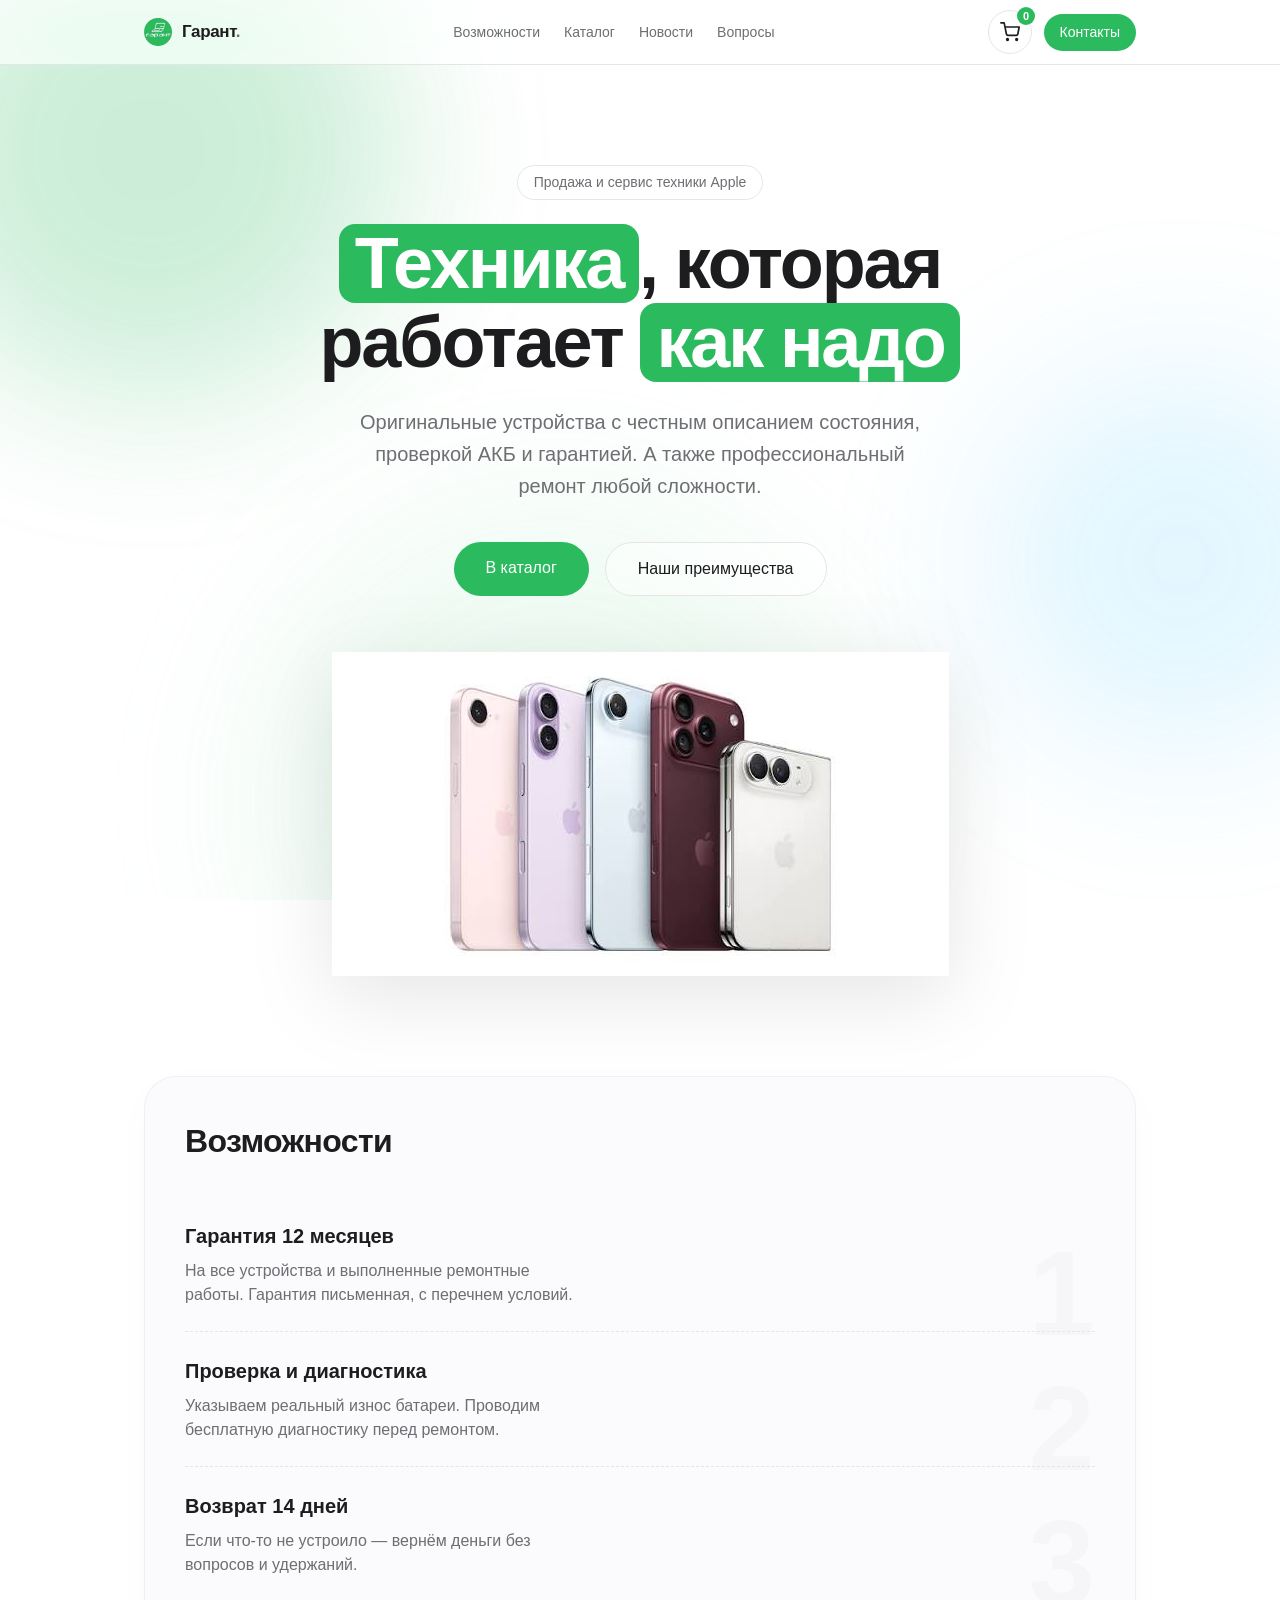
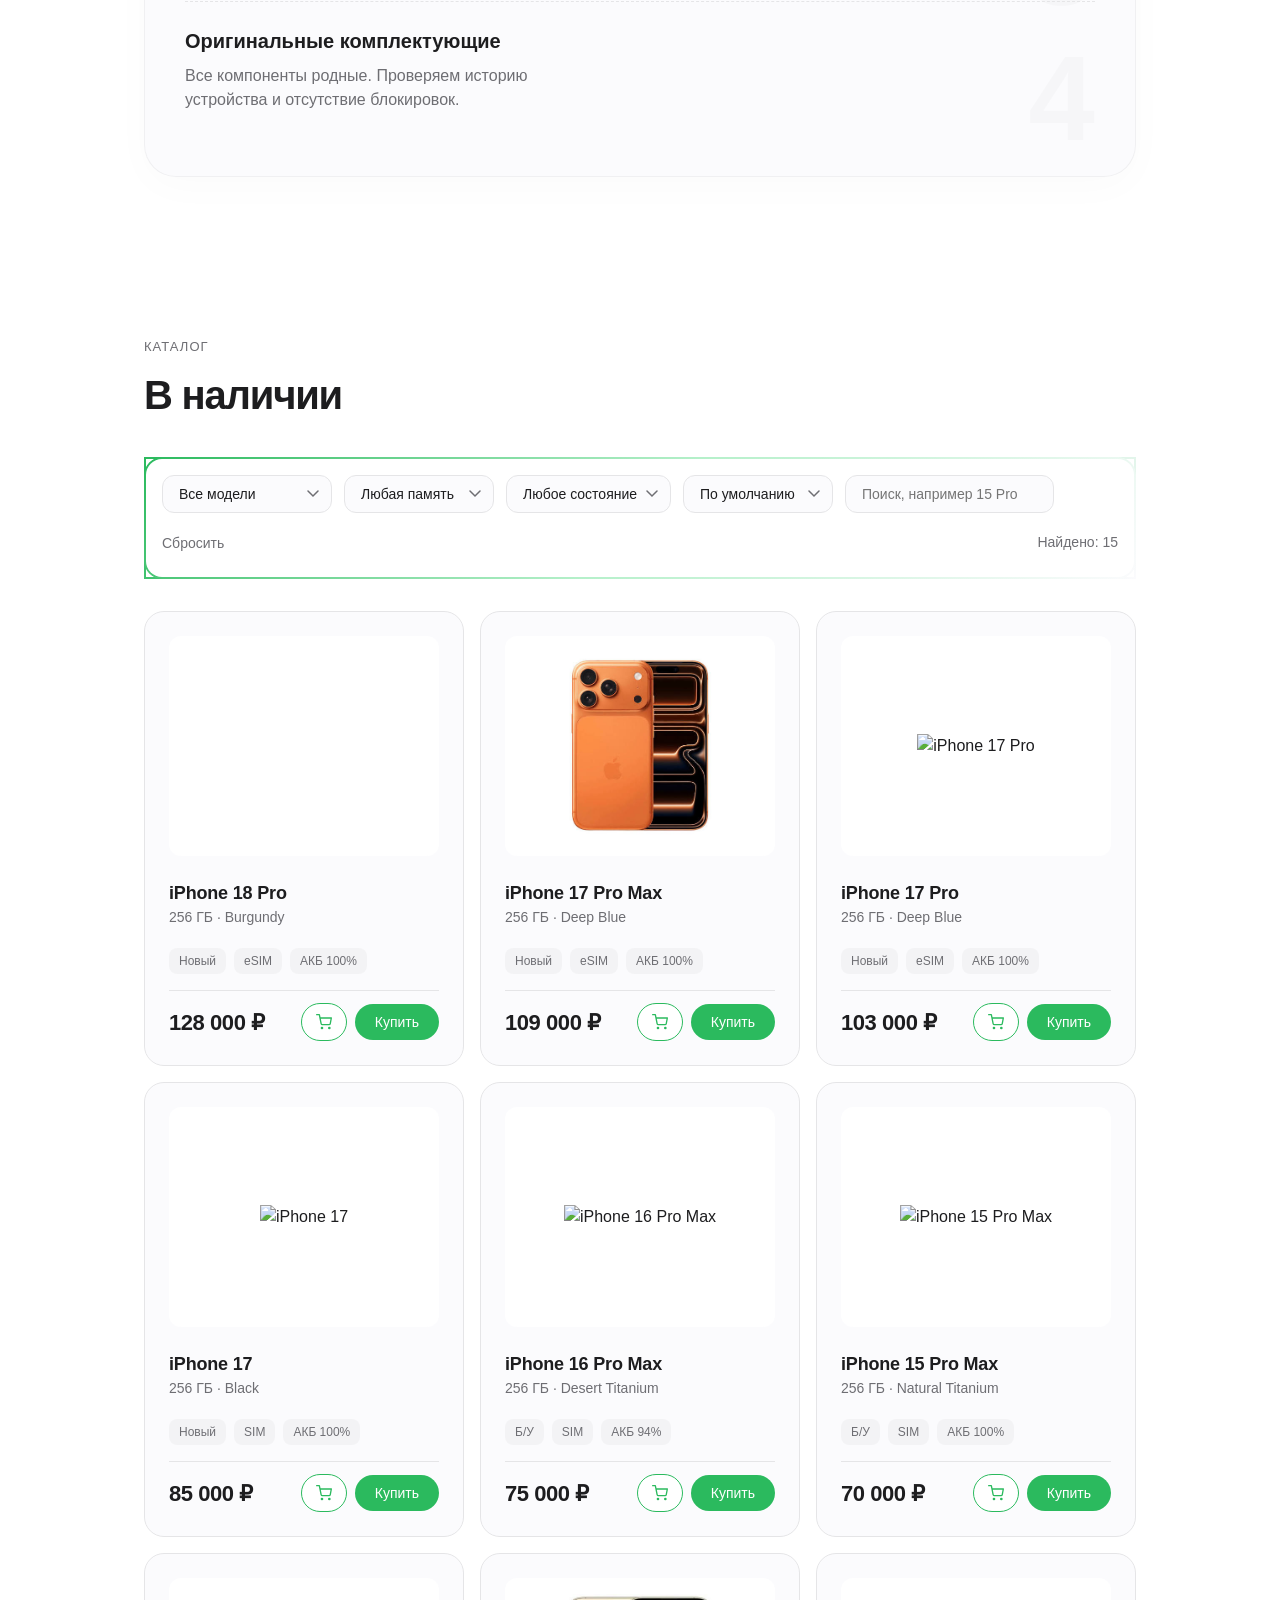
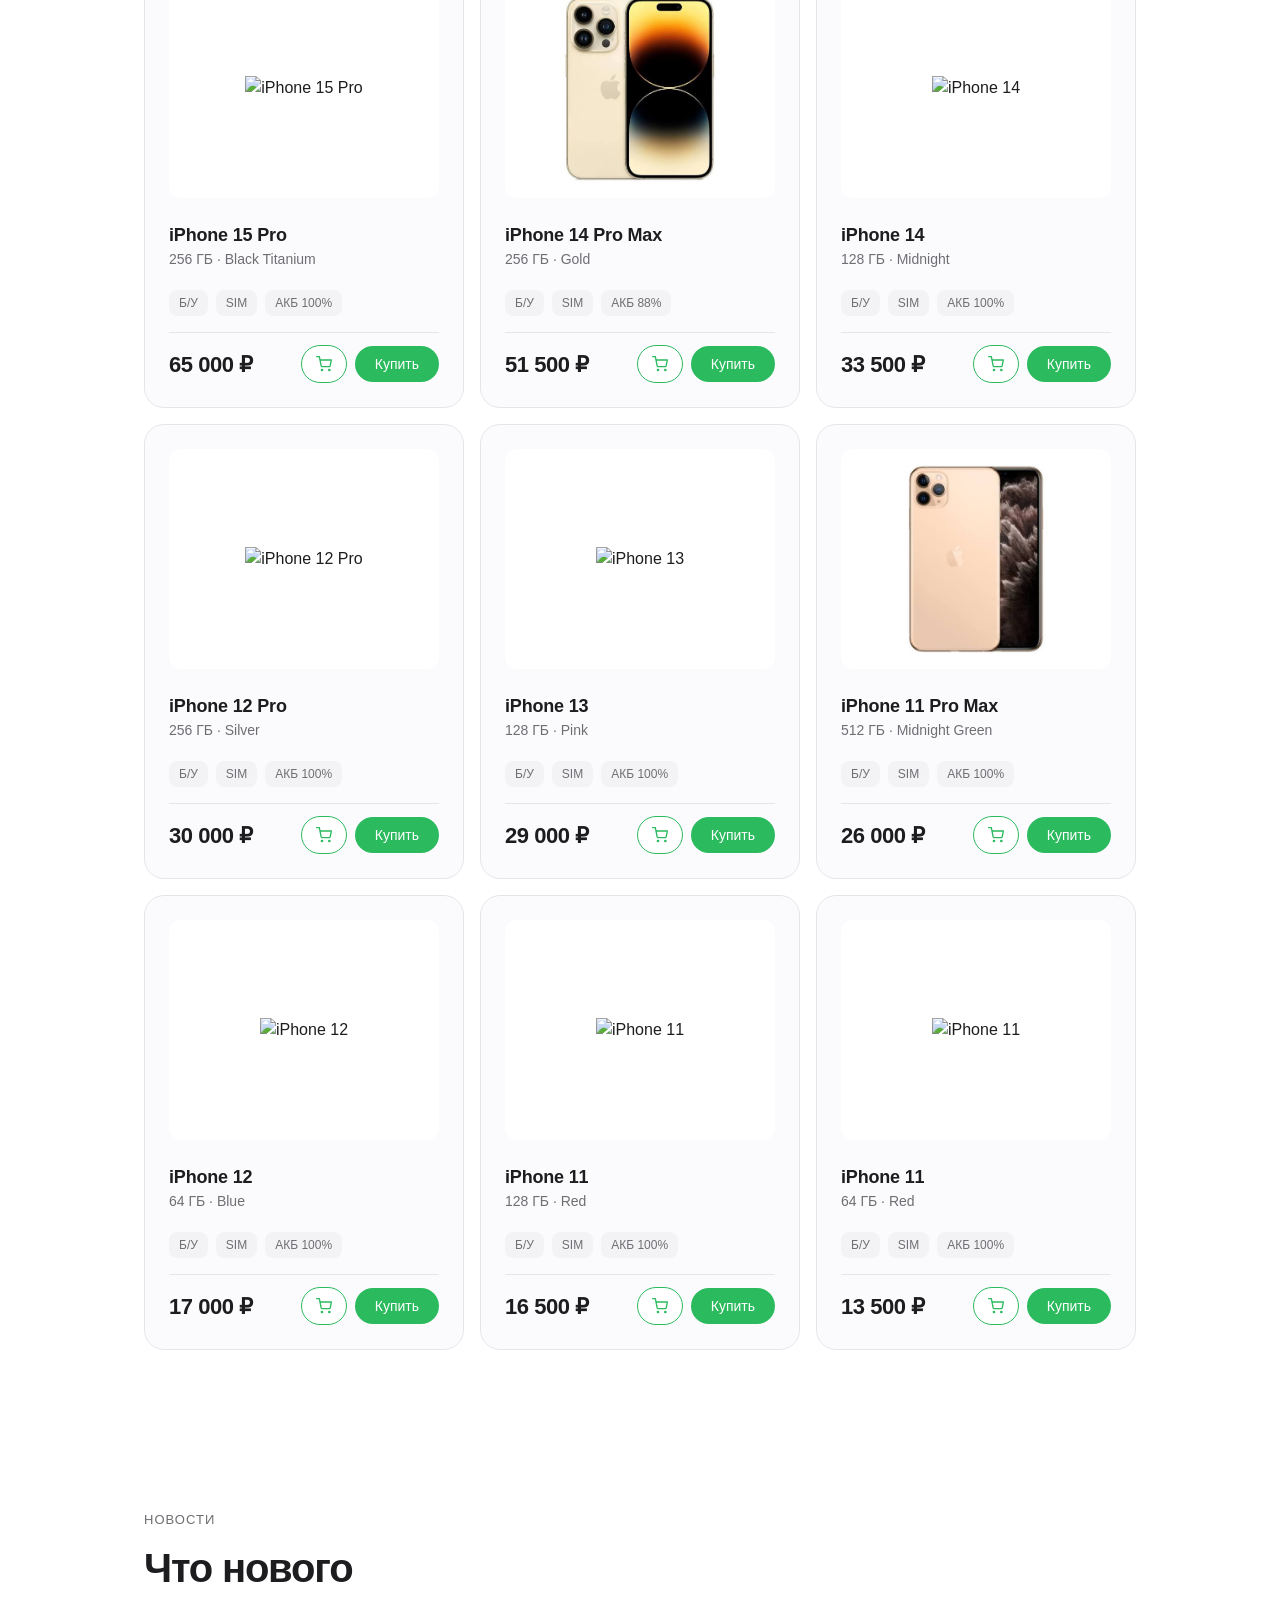
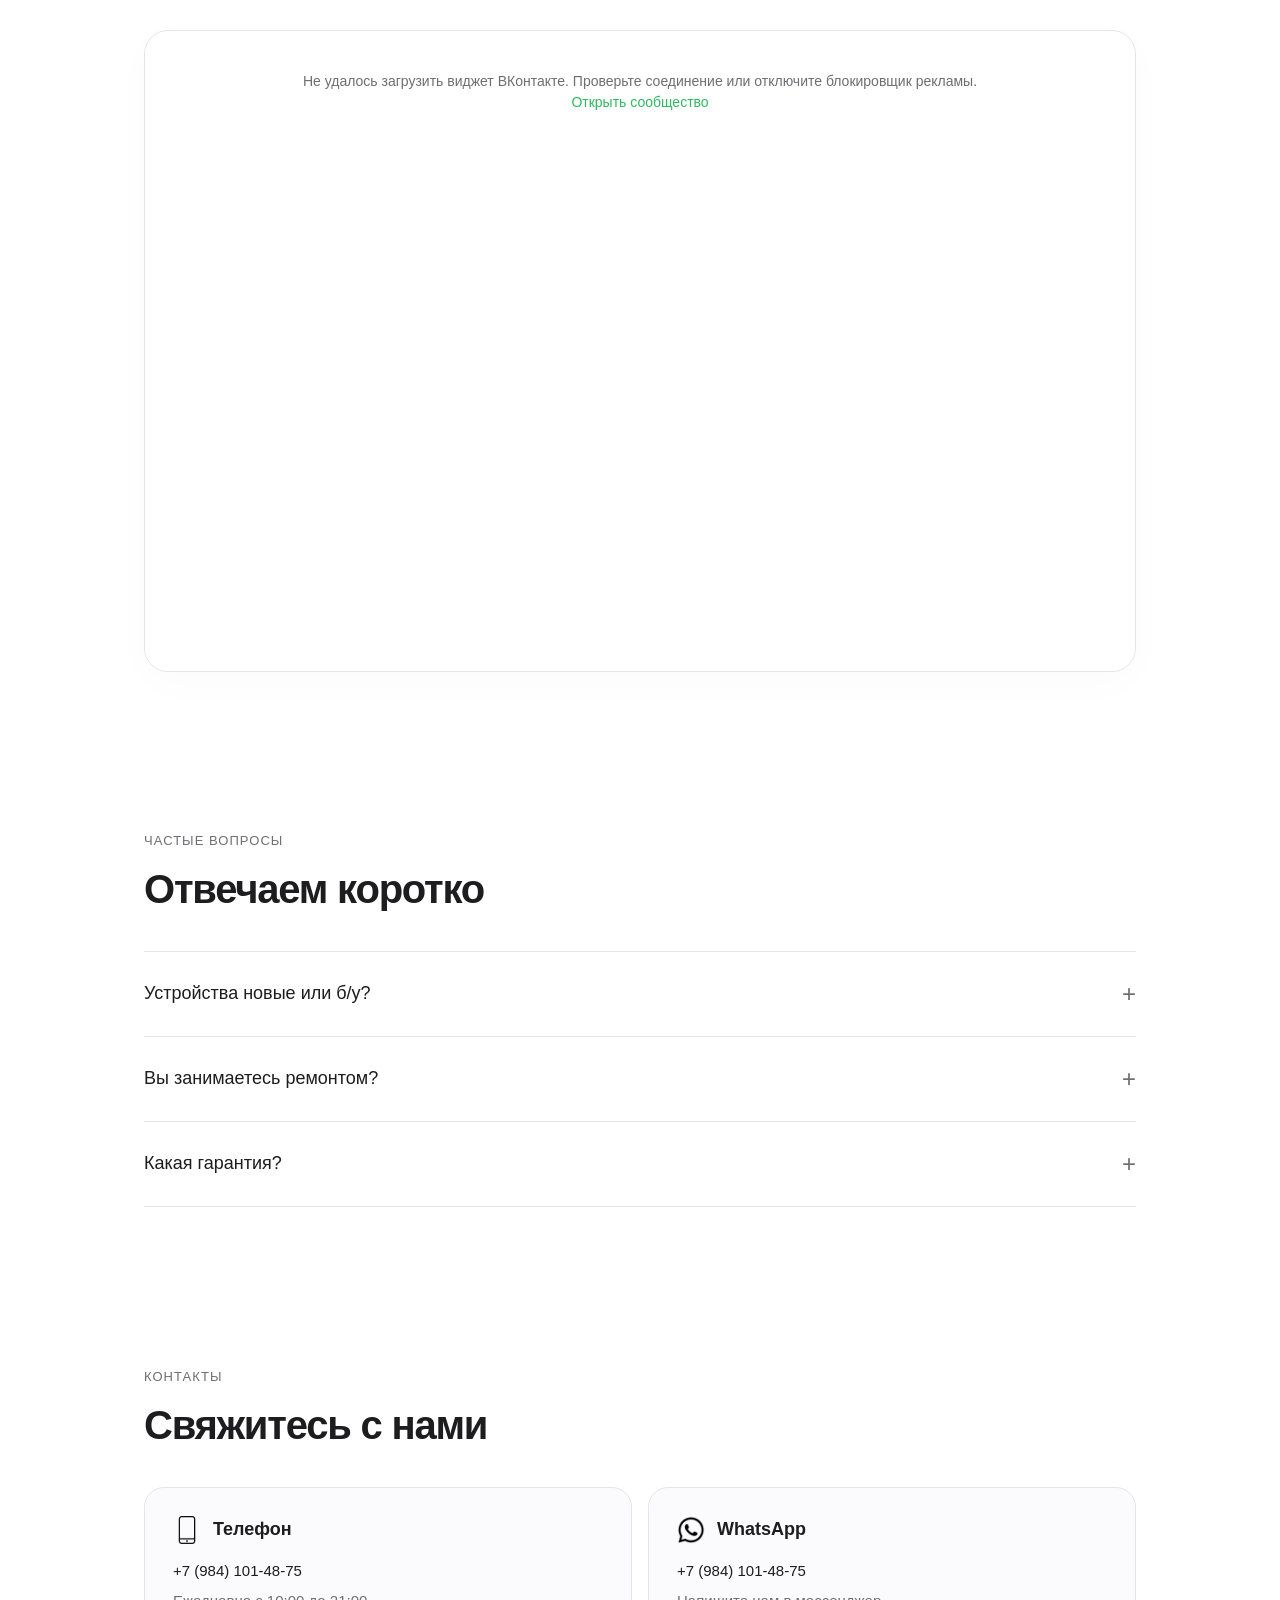
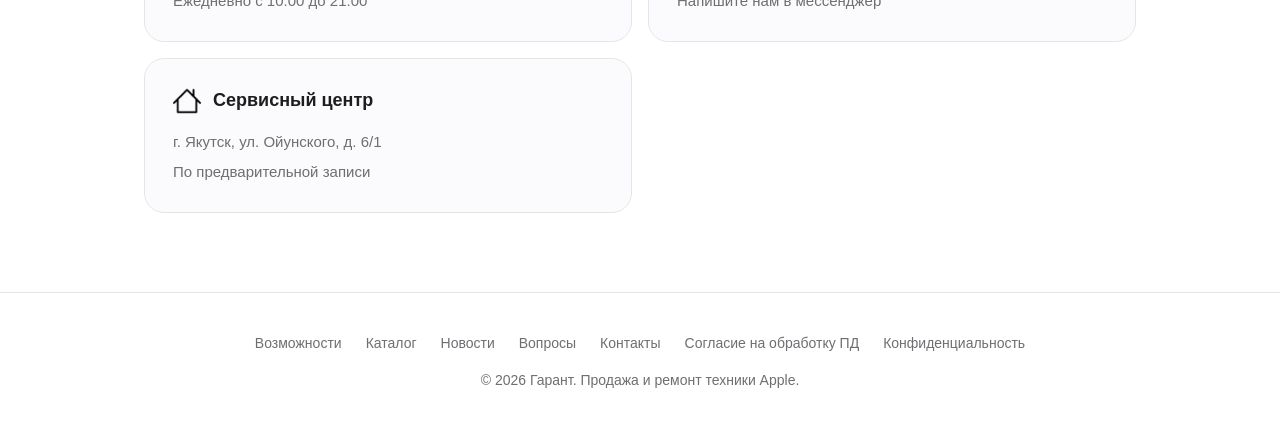
==== commit 76c1ba45: "Update index.html" ====
--- a/index.html
+++ b/index.html
@@ -6,6 +6,10 @@
 <title>Гарант — ремонт iPhone и продажа техники Apple в Якутске</title>
 
 <meta name="description" content="Гарант в Якутске: ремонт айфона и iPhone, замена экрана и аккумулятора, продажа новых и б/у iPhone. Гарантия 12 месяцев, бесплатная диагностика.">
+<meta name="keywords" content="ремонт айфона якутск, купить айфон якутск, айфон бу якутск">
+<meta name="robots" content="index, follow">
+<link rel="canonical" href="https://garant03.infinityfree.io/">
+  
 <link rel="stylesheet" href="assets/css/site.css">
 </head>
 <body>
@@ -317,4 +321,4 @@
 <script src="assets/js/vk.js"></script>
 <script src="assets/js/site.js"></script>
 </body>
-</html>+</html>
